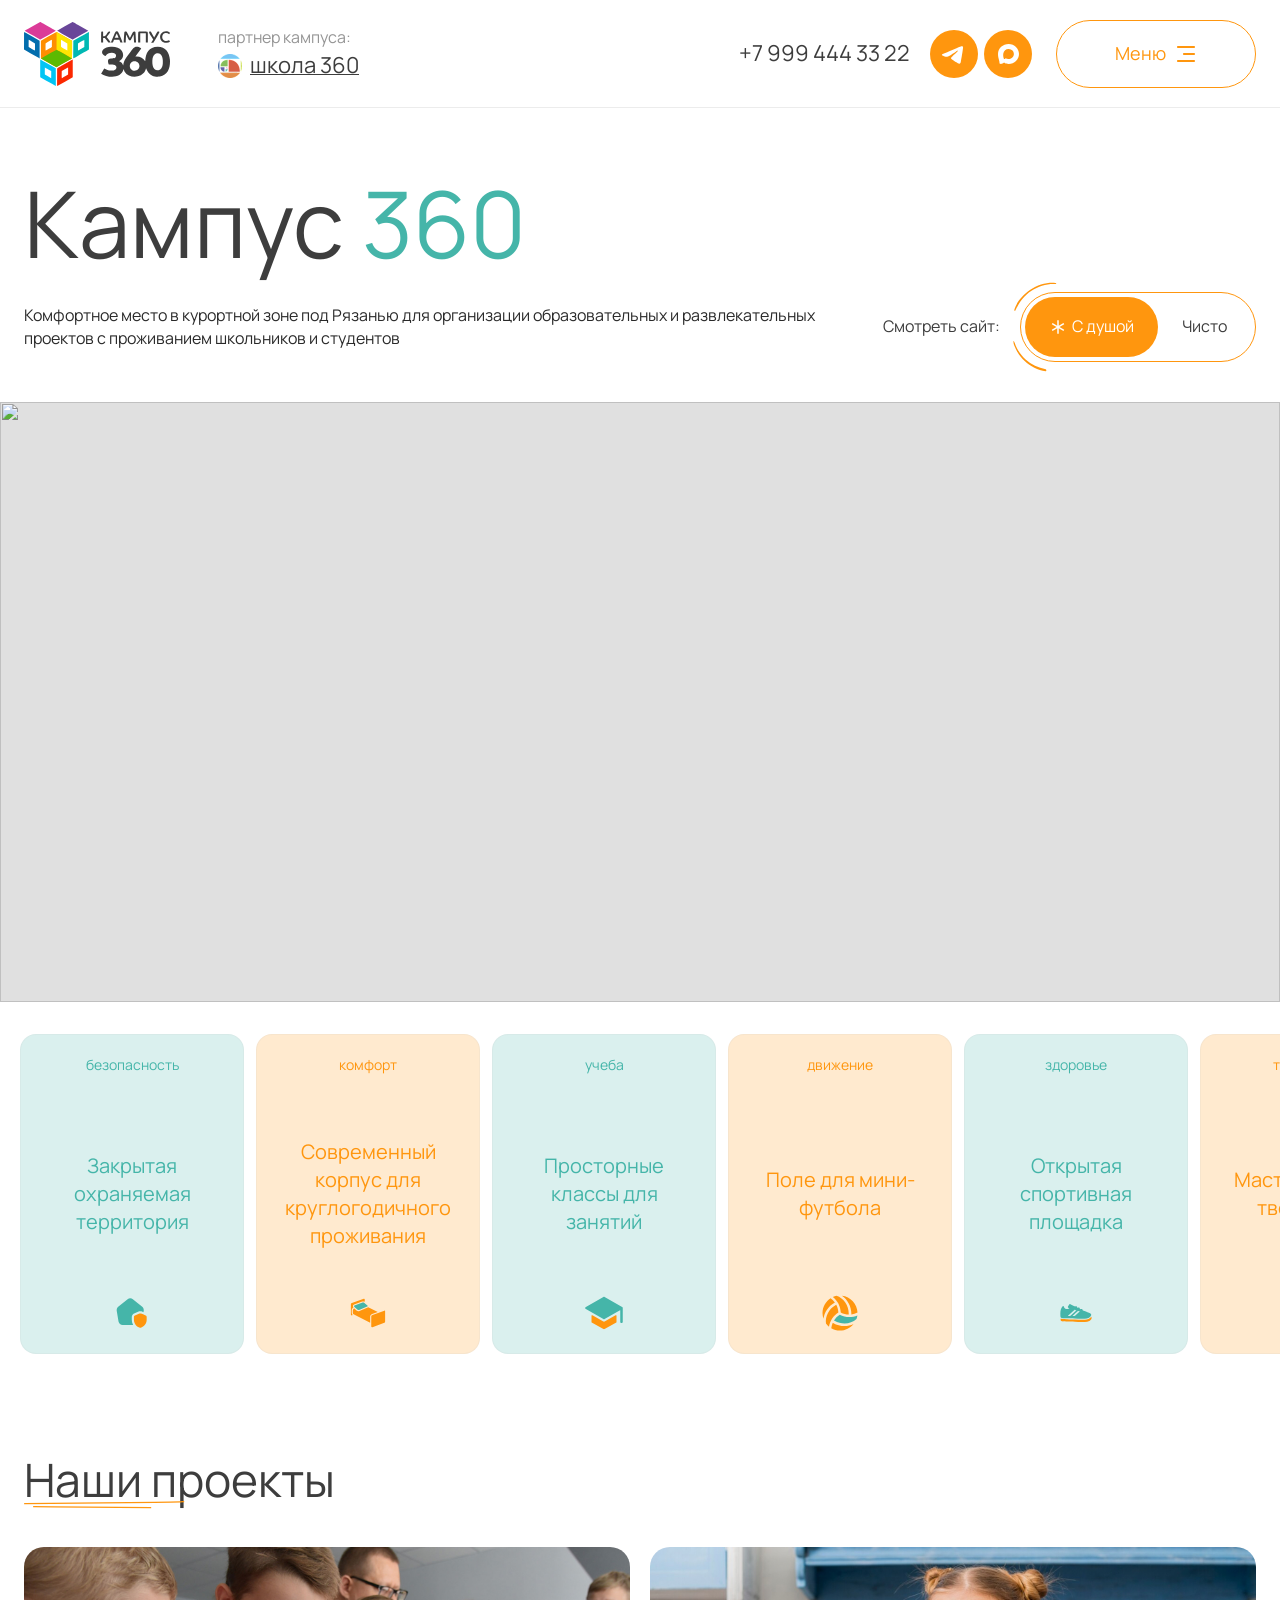
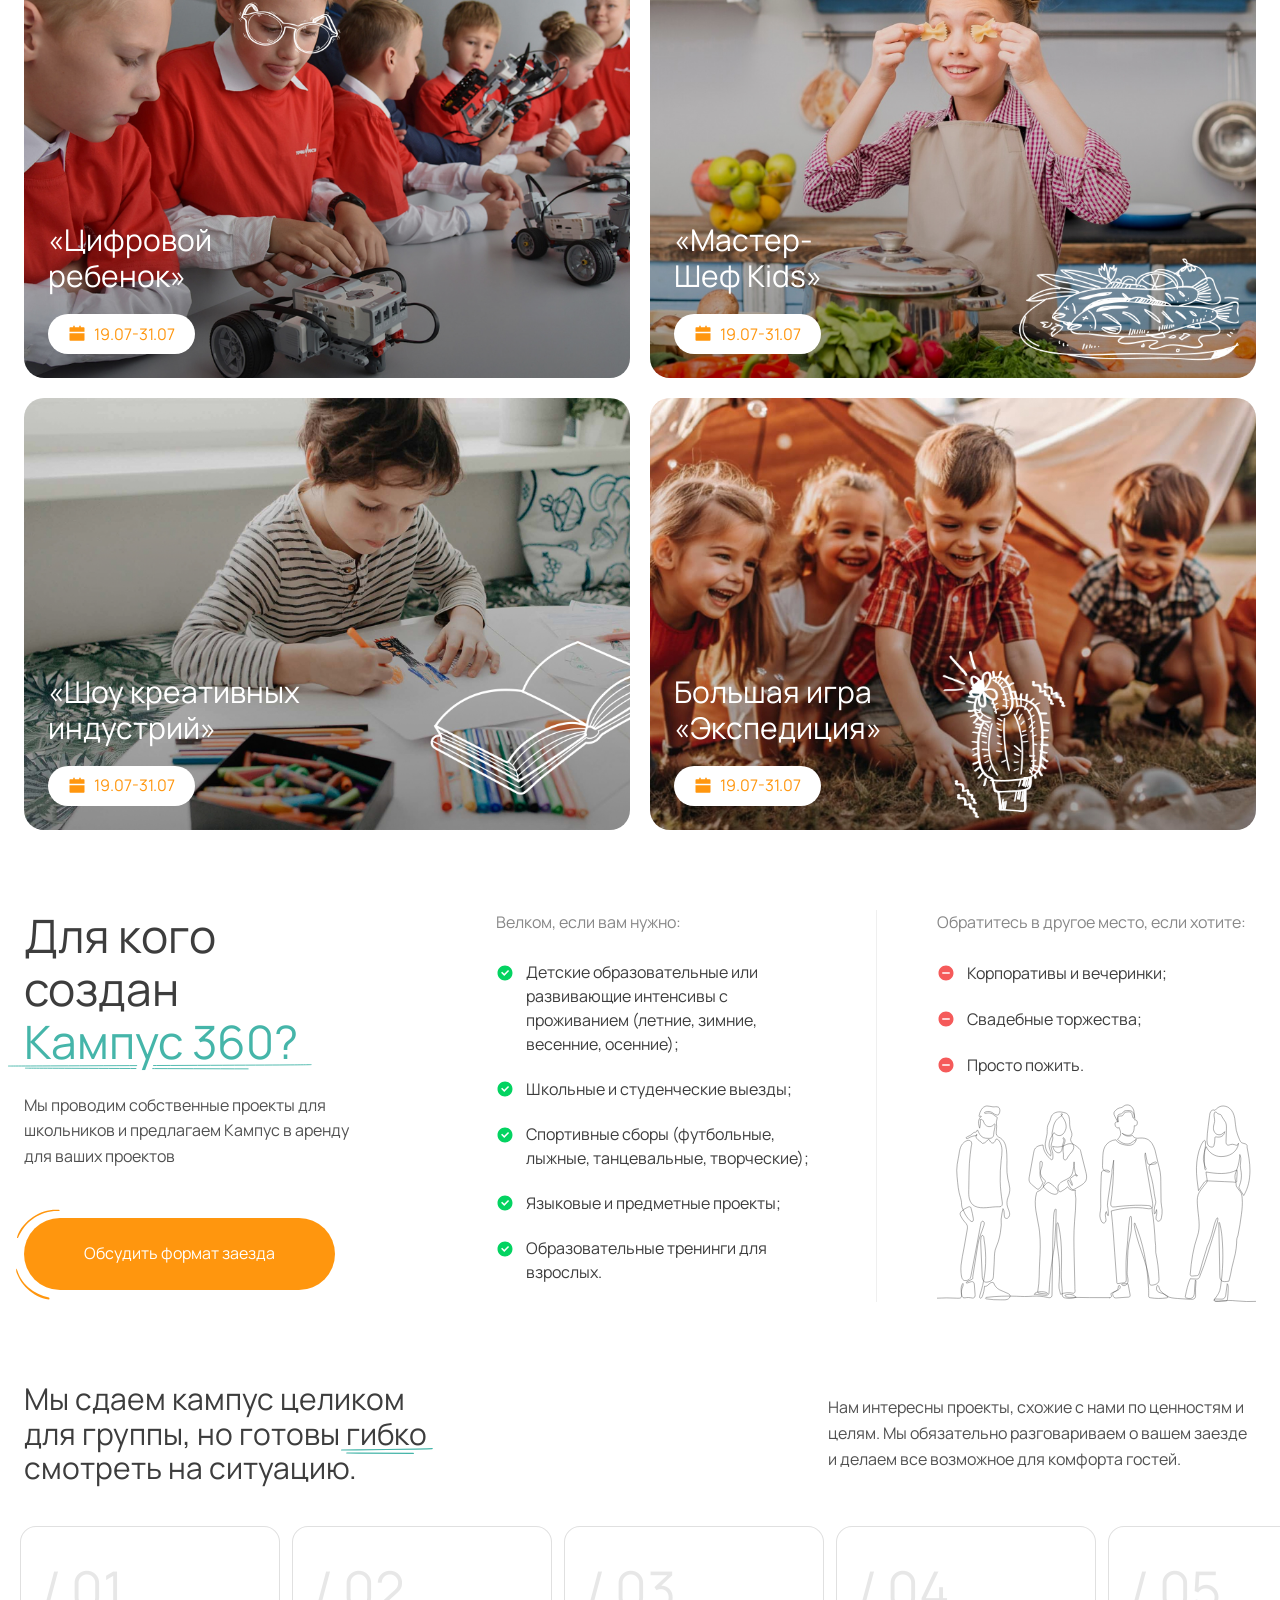
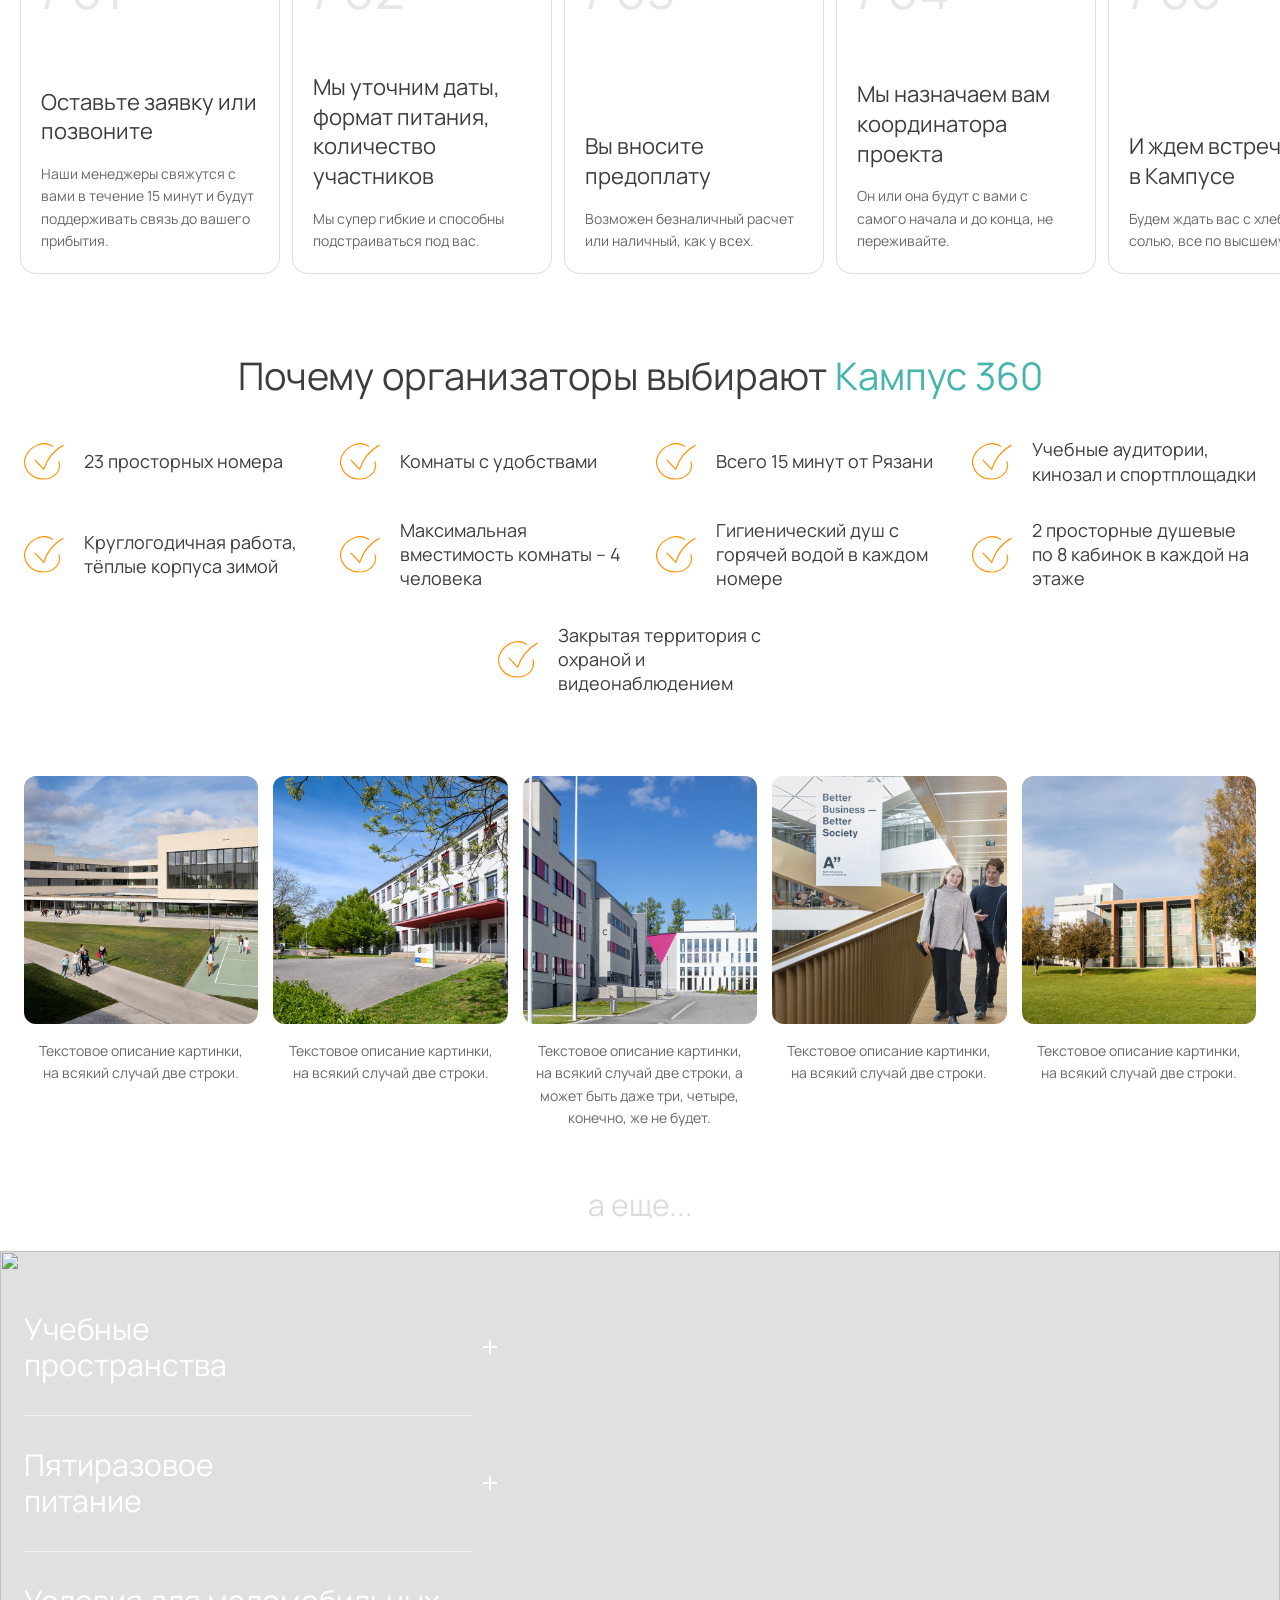
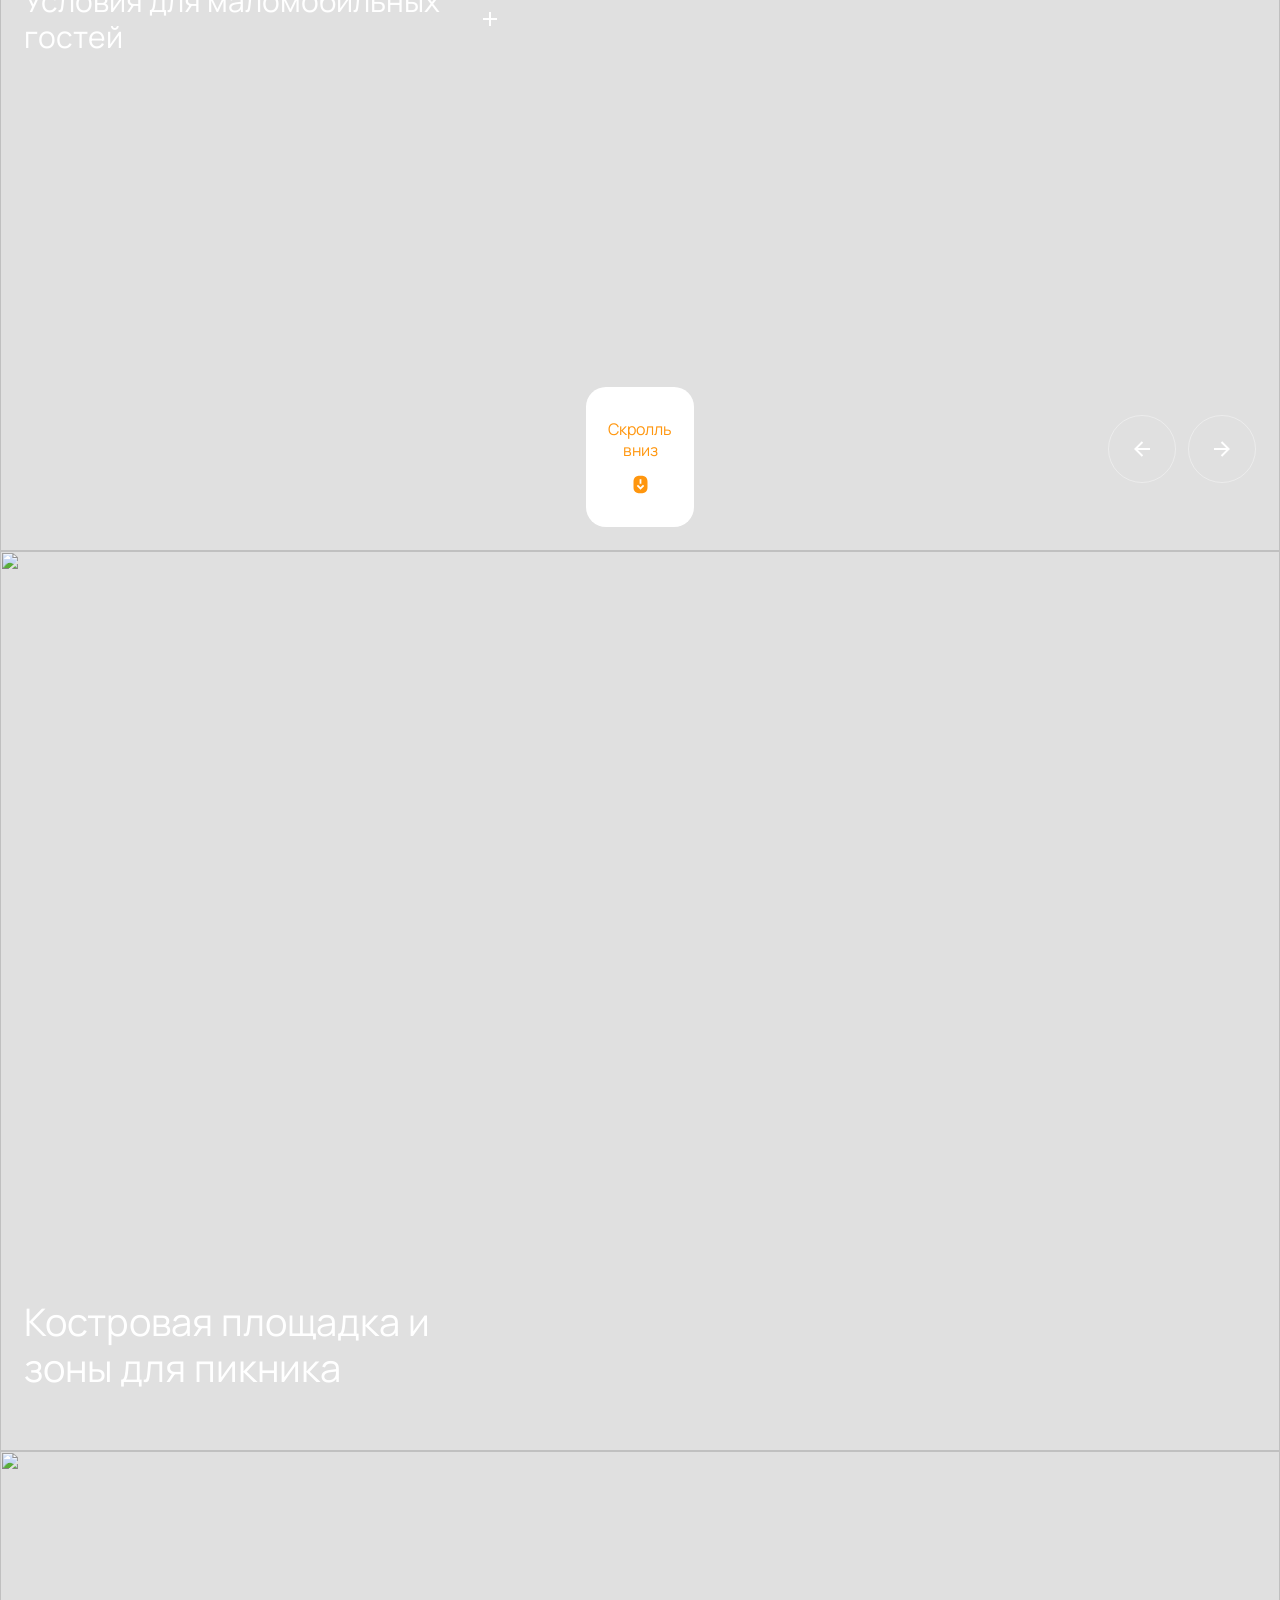
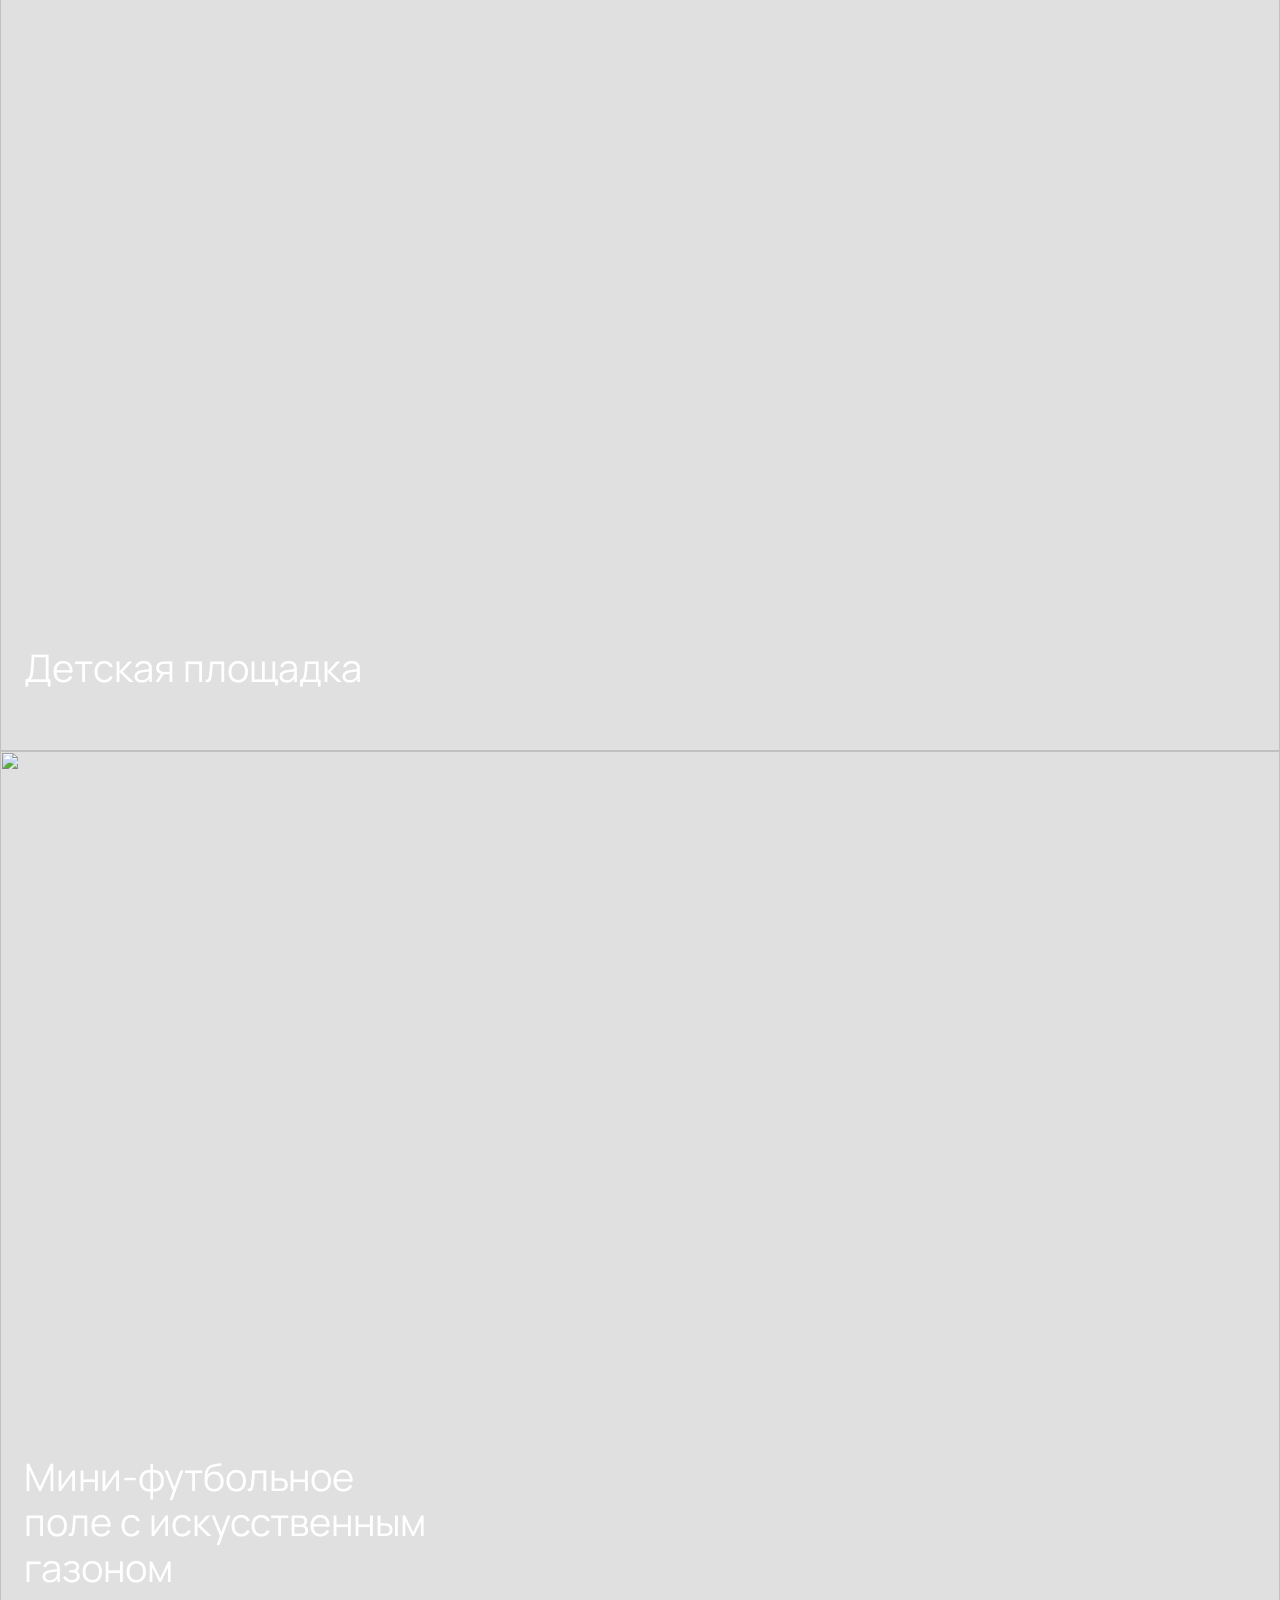
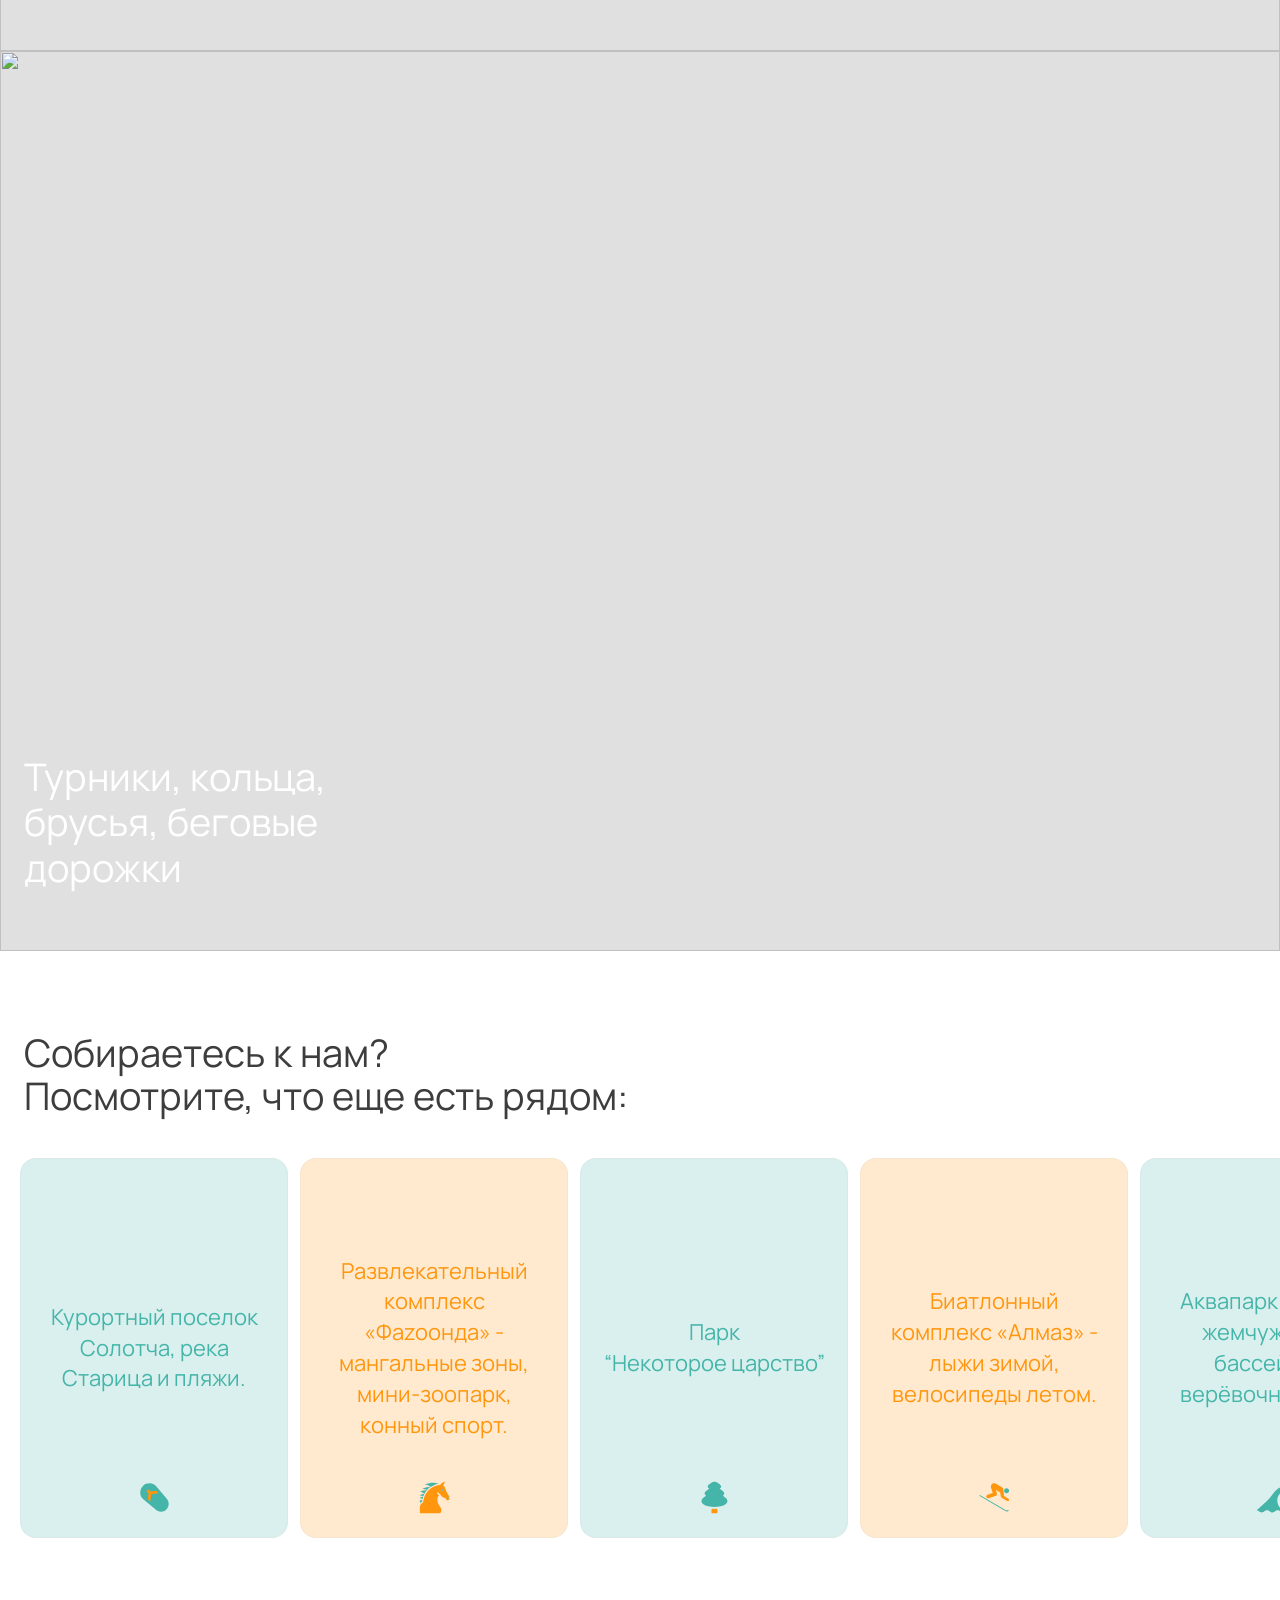
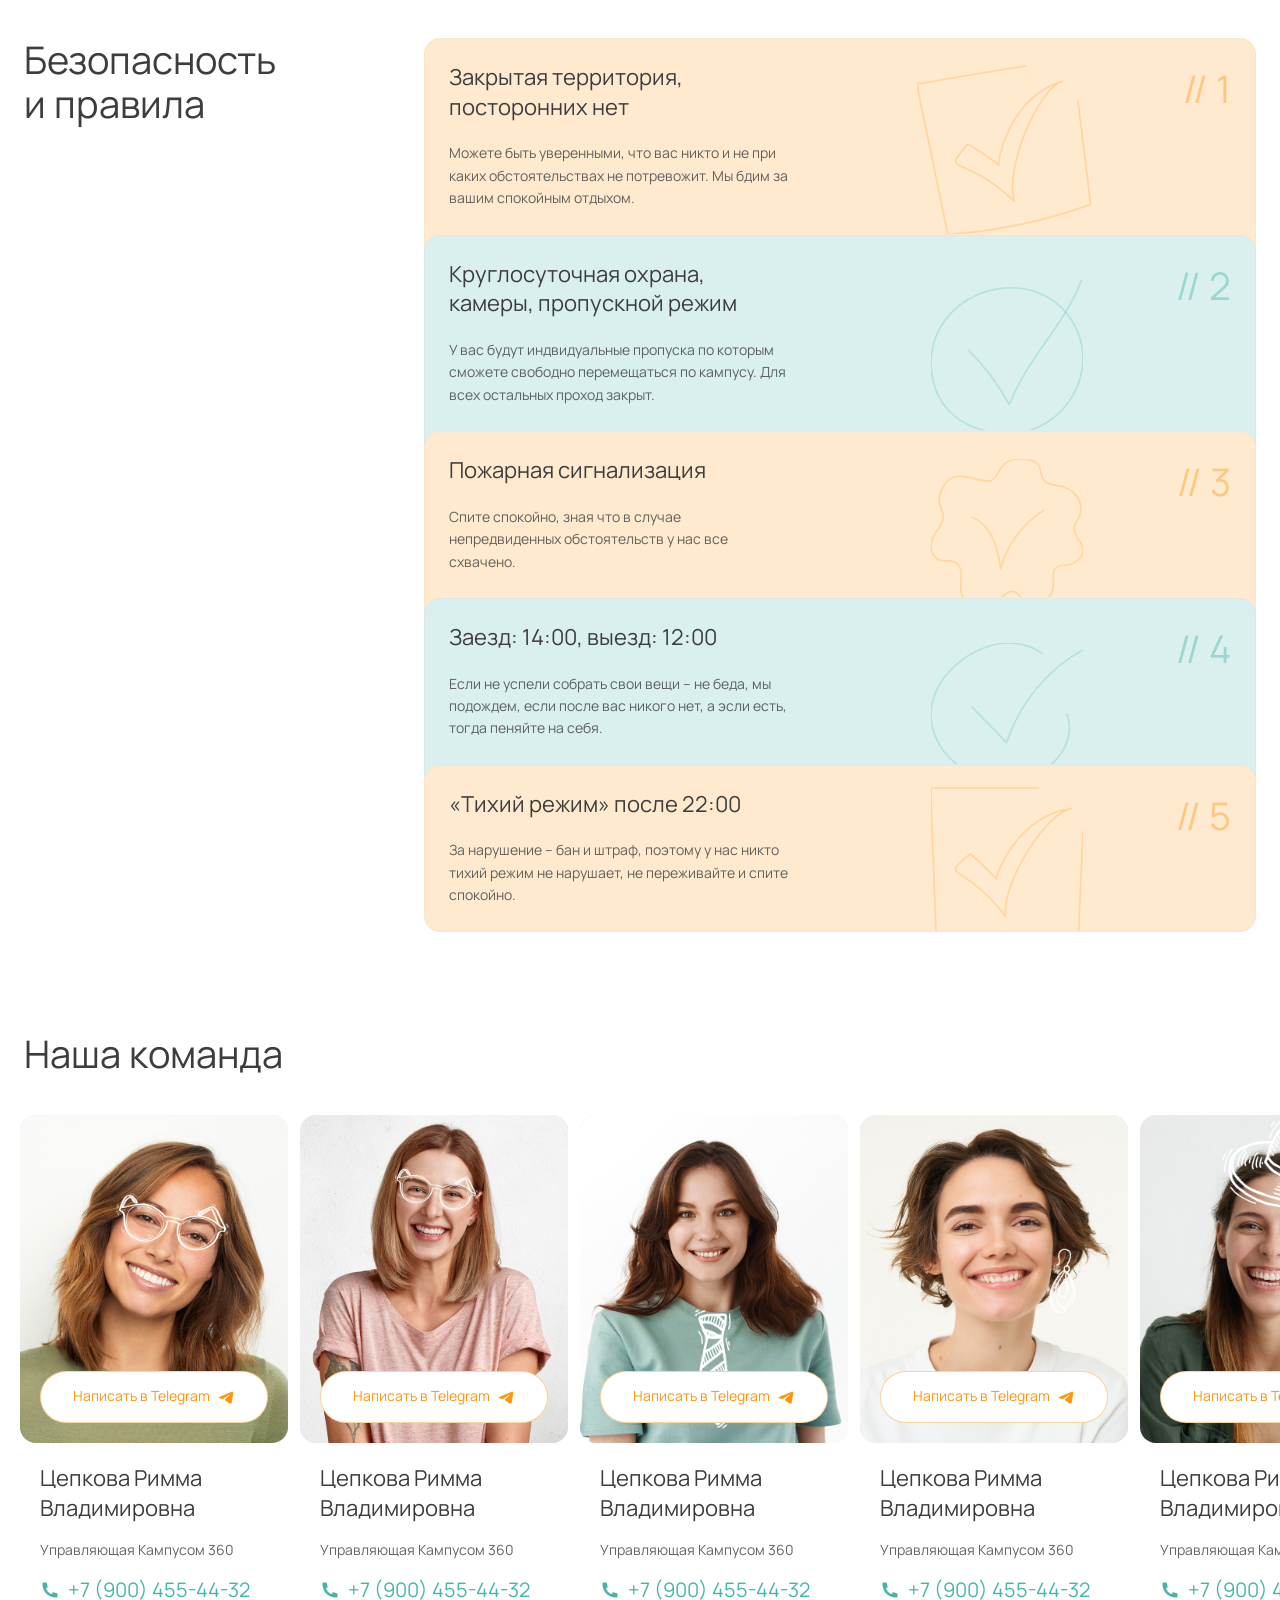
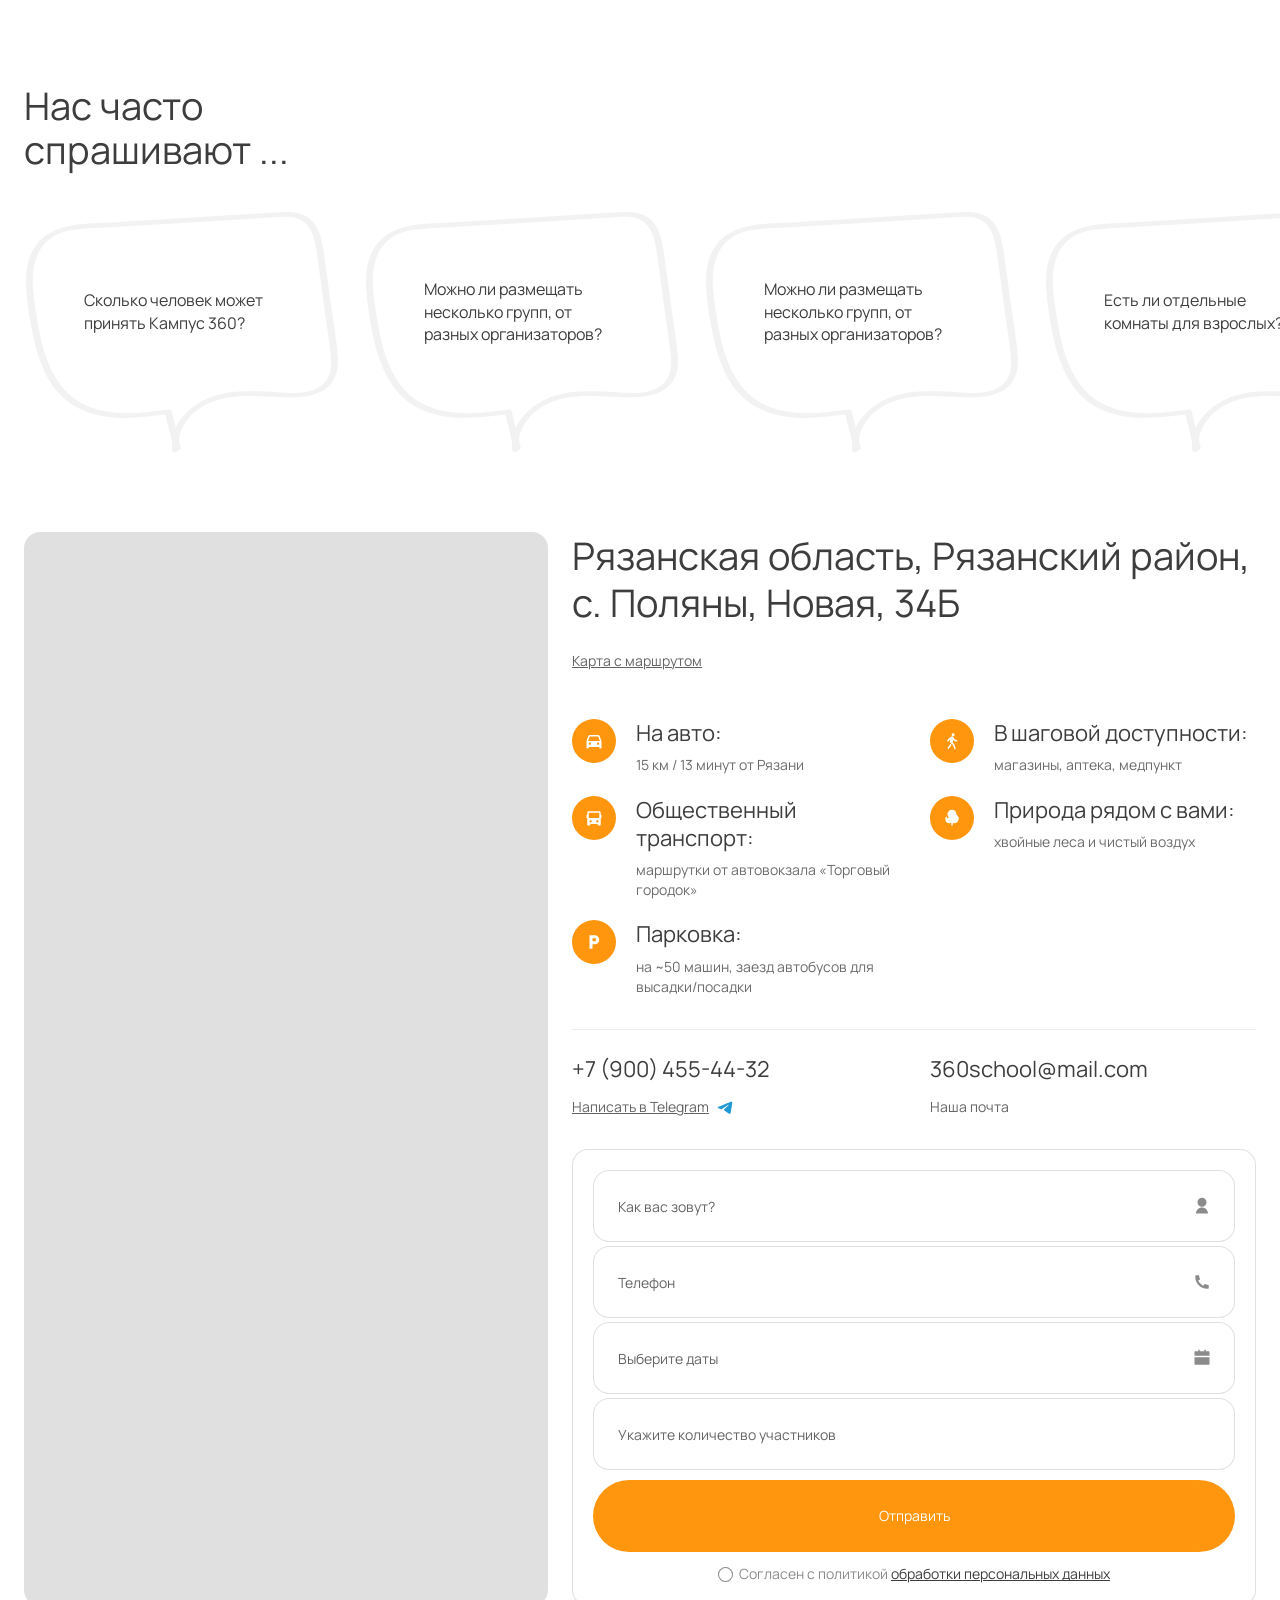
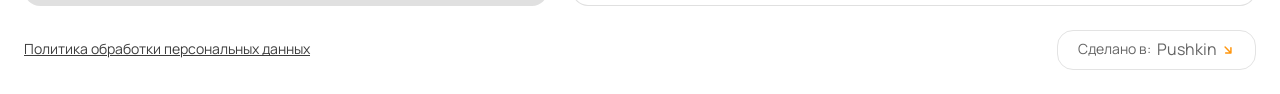
==== index.html @ 41152b32 "Initial commit" ====
<!DOCTYPE html>
<html lang="ru">
	<head>
		<meta http-equiv="Content-Type" content="text/html; charset=utf-8">

		<!-- Adapting the page for mobile devices -->
		<meta name="viewport" content="width=device-width, initial-scale=1, maximum-scale=1">

		<!-- Prohibition of phone number recognition -->
		<meta name="format-detection" content="telephone=no">
		<meta name="SKYPE_TOOLBAR" content ="SKYPE_TOOLBAR_PARSER_COMPATIBLE">

		<!-- Page title -->
		<title>Заголовок страницы</title>

		<!-- Meta description -->
		<meta name="description" content="">

		<!-- Meta Keywords -->
		<meta name="keywords" content="">

		<!-- Changing the color of the mobile browser panel -->
		<meta name="msapplication-TileColor" content="#3D3D3D">
		<meta name="theme-color" content="#3D3D3D">

		<!-- Connecting style files -->
		<link rel="stylesheet" href="css/reset.css">
		<link rel="stylesheet" href="css/swiper-bundle.min.css">
		<link rel="stylesheet" href="css/swiper.css">
		<link rel="stylesheet" href="css/styles.css">
		<link rel="stylesheet" href="css/fonts.css">

		<link rel="stylesheet" href="css/response_1899.css" media="print, (max-width: 1899px)">
		<link rel="stylesheet" href="css/response_1439.css" media="print, (max-width: 1439px)">
		<link rel="stylesheet" href="css/response_1279.css" media="print, (max-width: 1279px)">
		<link rel="stylesheet" href="css/response_1023.css" media="print, (max-width: 1023px)">
		<link rel="stylesheet" href="css/response_767.css" media="print, (max-width: 767px)">
		<link rel="stylesheet" href="css/response_479.css" media="(max-width: 479px)">
	</head>

	<body>
		<div class="wrap">
			<div class="main">
				<header>
					<button class="mob_close_btn"></button>

					<div class="scroll">
						<div class="cont">
							<div class="logo">
								<img src="images/logo.svg" alt="">
							</div>

							<div class="partner">
								<div>партнер кампуса:</div>

								<div>
									<a href="/">
										<img src="images/school360_logo.png" alt="">

										<span>школа 360</span>
									</a>
								</div>
							</div>

							<div class="contacts">
								<div class="phone">
									<a href="tel:+7 999 444 33 22">+7 999 444 33 22</a>
								</div>

								<div class="messengers">
									<a href="/" target="_blank" rel="noopener nofollow" class="tg_link">
										<svg class="icon"><use xlink:href="images/sprite.svg#ic_tg"></use></svg>
									</a>

									<a href="/" target="_blank" rel="noopener nofollow" class="max_link">
										<svg class="icon"><use xlink:href="images/sprite.svg#ic_max"></use></svg>
									</a>
								</div>
							</div>

							<div class="menu modal_cont">
								<button class="btn mini_modal_btn" data-modal-id="#menu_modal">
									<span>Меню</span>
									<span>Закрыть</span>

									<svg class="icon"><use xlink:href="images/sprite.svg#ic_menu"></use></svg>
									<svg class="icon"><use xlink:href="images/sprite.svg#ic_close"></use></svg>
								</button>

								<div class="mini_modal" id="menu_modal">
									<div class="links">
										<div class="label">наши проекты</div>

										<div class="items">
											<div><a href="/">«Цифровой ребенок»</a></div>

											<div><a href="/">«Мастер-Шеф Kids»</a></div>

											<div><a href="/">«Шоу креативных индустрий»</a></div>

											<div><a href="/">Большая игра «Экспедиция»</a></div>
										</div>
									</div>

									<button class="btn">Обсудить формат заезда</button>
								</div>
							</div>
						</div>
					</div>
				</header>


				<section class="first_section">
					<div class="cont">
						<div class="head">
							<div class="name">Кампус <span>360</span></div>

							<div class="desc">Комфортное место в курортной зоне под Рязанью для организации образовательных и развлекательных проектов с проживанием школьников и студентов</div>

							<div class="mode">
								<div class="label">Смотреть сайт:</div>

								<div class="btns">
									<button class="btn active">
										<svg class="icon"><use xlink:href="images/sprite.svg#ic_asterisk"></use></svg>

										<span>С душой</span>
									</button>

									<button class="btn grey">
										<span>Чисто</span>
									</button>
								</div>
							</div>
						</div>
					</div>

					<picture class="image image1 show">
						<img src="images/tmp/first_section_img1.jpg" alt="" loading="lazy" class="cover">
					</picture>

					<picture class="image image2">
						<img src="images/tmp/first_section_img2.jpg" alt="" loading="lazy" class="cover">
					</picture>
				</section>


				<section class="advantages block l_m">
					<div class="cont">
						<div class="grid_row">
							<div class="item">
								<div class="name">безопасность</div>

								<div class="title">Закрытая охраняемая территория</div>

								<picture class="icon">
									<img src="images/ic_advantage1.svg" alt="" loading="lazy">
								</picture>
							</div>

							<div class="item">
								<div class="name">комфорт</div>

								<div class="title">Современный корпус для круглогодичного проживания</div>

								<picture class="icon">
									<img src="images/ic_advantage2.svg" alt="" loading="lazy">
								</picture>
							</div>

							<div class="item">
								<div class="name">учеба</div>

								<div class="title">Просторные классы для занятий</div>

								<picture class="icon">
									<img src="images/ic_advantage3.svg" alt="" loading="lazy">
								</picture>
							</div>

							<div class="item">
								<div class="name">движение</div>

								<div class="title">Поле для мини-футбола</div>

								<picture class="icon">
									<img src="images/ic_advantage4.svg" alt="" loading="lazy">
								</picture>
							</div>

							<div class="item">
								<div class="name">здоровье</div>

								<div class="title">Открытая спортивная площадка</div>

								<picture class="icon">
									<img src="images/ic_advantage5.svg" alt="" loading="lazy">
								</picture>
							</div>

							<div class="item">
								<div class="name">творчество</div>

								<div class="title">Мастерские для творчества</div>

								<picture class="icon">
									<img src="images/ic_advantage6.svg" alt="" loading="lazy">
								</picture>
							</div>
						</div>
					</div>
				</section>


				<section class="projects block">
					<div class="cont">
						<div class="block_head">
							<div class="title large">Наши проекты</div>
						</div>

						<div class="grid_row">
							<div class="project">
								<div class="info">
									<div class="name">«Цифровой<br> ребенок»</div>

									<div class="date">
										<svg class="icon"><use xlink:href="images/sprite.svg#ic_calendar"></use></svg>

										<span>19.07-31.07</span>
									</div>
								</div>

								<picture class="image">
									<img src="images/tmp/project_image1.jpg" alt="" loading="lazy" class="cover">
								</picture>
							</div>

							<div class="project">
								<div class="info">
									<div class="name">«Мастер-<br> Шеф Kids»</div>

									<div class="date">
										<svg class="icon"><use xlink:href="images/sprite.svg#ic_calendar"></use></svg>

										<span>19.07-31.07</span>
									</div>
								</div>

								<picture class="image">
									<img src="images/tmp/project_image2.jpg" alt="" loading="lazy" class="cover">
								</picture>
							</div>

							<div class="project">
								<div class="info">
									<div class="name">«Шоу креативных<br> индустрий»</div>

									<div class="date">
										<svg class="icon"><use xlink:href="images/sprite.svg#ic_calendar"></use></svg>

										<span>19.07-31.07</span>
									</div>
								</div>

								<picture class="image">
									<img src="images/tmp/project_image3.jpg" alt="" loading="lazy" class="cover">
								</picture>
							</div>

							<div class="project">
								<div class="info">
									<div class="name">Большая игра<br> «Экспедиция»</div>

									<div class="date">
										<svg class="icon"><use xlink:href="images/sprite.svg#ic_calendar"></use></svg>

										<span>19.07-31.07</span>
									</div>
								</div>

								<picture class="image">
									<img src="images/tmp/project_image4.jpg" alt="" loading="lazy" class="cover">
								</picture>
							</div>
						</div>
					</div>
				</section>


				<section class="for_whom block">
					<div class="cont s_w">
						<div class="block_head">
							<div class="title large">Для кого создан<br> <span>Кампус 360?</span></div>

							<div class="desc">Мы проводим собственные проекты для школьников и предлагаем Кампус в аренду для ваших проектов</div>

							<button class="btn">Обсудить формат заезда</button>
						</div>

						<div class="if_you_need">
							<div class="title">Велком, если вам нужно:</div>

							<div class="items">
								<div>
									<svg class="icon"><use xlink:href="images/sprite.svg#ic_success"></use></svg>

									<span>Детские образовательные или развивающие интенсивы с проживанием (летние, зимние, весенние, осенние);</span>
								</div>

								<div>
									<svg class="icon"><use xlink:href="images/sprite.svg#ic_success"></use></svg>

									<span>Школьные и студенческие выезды;</span>
								</div>

								<div>
									<svg class="icon"><use xlink:href="images/sprite.svg#ic_success"></use></svg>

									<span>Спортивные сборы (футбольные, лыжные, танцевальные, творческие);</span>
								</div>

								<div>
									<svg class="icon"><use xlink:href="images/sprite.svg#ic_success"></use></svg>

									<span>Языковые и предметные проекты;</span>
								</div>

								<div>
									<svg class="icon"><use xlink:href="images/sprite.svg#ic_success"></use></svg>

									<span>Образовательные тренинги для взрослых.</span>
								</div>
							</div>
						</div>

						<div class="other_place">
							<div class="title">Обратитесь в другое место, если хотите:</div>

							<div class="items">
								<div>
									<svg class="icon"><use xlink:href="images/sprite.svg#ic_error"></use></svg>

									<span>Корпоративы и вечеринки;</span>
								</div>

								<div>
									<svg class="icon"><use xlink:href="images/sprite.svg#ic_error"></use></svg>

									<span>Свадебные торжества;</span>
								</div>

								<div>
									<svg class="icon"><use xlink:href="images/sprite.svg#ic_error"></use></svg>

									<span>Просто пожить.</span>
								</div>
							</div>

							<picture class="image">
								<img src="images/other_place_img.svg" alt="" loading="lazy">
							</picture>
						</div>
					</div>
				</section>


				<section class="steps block">
					<div class="cont s_w">
						<div class="block_head">
							<div class="title small">Мы сдаем кампус целиком<br> для группы, но готовы <span>гибко</span> смотреть на ситуацию.</div>

							<div class="desc">Нам интересны проекты, схожие с нами по ценностям и целям. Мы обязательно разговариваем о вашем заезде и делаем все возможное для комфорта гостей.</div>
						</div>
					</div>

					<div class="cont">
						<div class="grid_row">
							<div class="item">
								<div class="number">/ <span></span></div>

								<div class="name">Оставьте заявку или позвоните</div>

								<div class="desc">Наши менеджеры свяжутся с вами в течение 15 минут и будут поддерживать связь до вашего прибытия.</div>
							</div>

							<div class="item">
								<div class="number">/ <span></span></div>

								<div class="name">Мы уточним даты, формат питания, количество участников</div>

								<div class="desc">Мы супер гибкие и способны подстраиваться под вас.</div>
							</div>

							<div class="item">
								<div class="number">/ <span></span></div>

								<div class="name">Вы вносите предоплату</div>

								<div class="desc">Возможен безналичный расчет или наличный, как у всех.</div>
							</div>

							<div class="item">
								<div class="number">/ <span></span></div>

								<div class="name">Мы назначаем вам координатора проекта</div>

								<div class="desc">Он или она будут с вами с самого начала и до конца, не переживайте.</div>
							</div>

							<div class="item">
								<div class="number">/ <span></span></div>

								<div class="name">И ждем встречи<br> в Кампусе</div>

								<div class="desc">Будем ждать вас с хлебом и солью, все по высшему разряду.</div>
							</div>
						</div>
					</div>
				</section>


				<section class="why_we block">
					<div class="cont">
						<div class="block_head center">
							<div class="title">Почему организаторы выбирают <span>Кампус 360</span></div>
						</div>

						<div class="grid_row">
							<div class="item">
								<picture class="icon">
									<img src="images/ic_check.svg" alt="" loading="lazy">
								</picture>

								<span>23 просторных<br> номера</span>
							</div>

							<div class="item">
								<picture class="icon">
									<img src="images/ic_check.svg" alt="" loading="lazy">
								</picture>

								<span>Комнаты с удобствами</span>
							</div>

							<div class="item">
								<picture class="icon">
									<img src="images/ic_check.svg" alt="" loading="lazy">
								</picture>

								<span>Всего 15 минут от<br> Рязани</span>
							</div>

							<div class="item">
								<picture class="icon">
									<img src="images/ic_check.svg" alt="" loading="lazy">
								</picture>

								<span>Учебные<br> аудитории, кинозал<br> и спортплощадки</span>
							</div>

							<div class="item">
								<picture class="icon">
									<img src="images/ic_check.svg" alt="" loading="lazy">
								</picture>

								<span>Круглогодичная<br> работа, тёплые<br> корпуса зимой</span>
							</div>

							<div class="item">
								<picture class="icon">
									<img src="images/ic_check.svg" alt="" loading="lazy">
								</picture>

								<span>Максимальная<br> вместимость комнаты<br> – 4 человека</span>
							</div>

							<div class="item">
								<picture class="icon">
									<img src="images/ic_check.svg" alt="" loading="lazy">
								</picture>

								<span>Гигиенический душ с<br> горячей водой в<br> каждом номере</span>
							</div>

							<div class="item">
								<picture class="icon">
									<img src="images/ic_check.svg" alt="" loading="lazy">
								</picture>

								<span>2 просторные<br> душевые по 8 кабинок<br> в каждой на этаже</span>
							</div>

							<div class="item">
								<picture class="icon">
									<img src="images/ic_check.svg" alt="" loading="lazy">
								</picture>

								<span>Закрытая территория<br> с охраной и<br> видеонаблюдением</span>
							</div>
						</div>
					</div>
				</section>


				<section class="gallery">
					<div class="cont">
						<div class="grid_row">
							<div class="item">
								<picture class="thumb">
									<img src="images/tmp/gallery_thumb1.jpg" alt="" loading="lazy" class="cover">
								</picture>

								<div class="caption">Текстовое описание картинки, на всякий случай две строки.</div>
							</div>

							<div class="item">
								<picture class="thumb">
									<img src="images/tmp/gallery_thumb2.jpg" alt="" loading="lazy" class="cover">
								</picture>

								<div class="caption">Текстовое описание картинки, на всякий случай две строки.</div>
							</div>

							<div class="item">
								<picture class="thumb">
									<img src="images/tmp/gallery_thumb3.jpg" alt="" loading="lazy" class="cover">
								</picture>

								<div class="caption">Текстовое описание картинки, на всякий случай две строки, а может быть даже три, четыре, конечно, же не будет.</div>
							</div>

							<div class="item">
								<picture class="thumb">
									<img src="images/tmp/gallery_thumb4.jpg" alt="" loading="lazy" class="cover">
								</picture>

								<div class="caption">Текстовое описание картинки, на всякий случай две строки.</div>
							</div>

							<div class="item">
								<picture class="thumb">
									<img src="images/tmp/gallery_thumb5.jpg" alt="" loading="lazy" class="cover">
								</picture>

								<div class="caption">Текстовое описание картинки, на всякий случай две строки.</div>
							</div>
						</div>

						<div class="and_more">а еще...</div>
					</div>
				</section>


				<section class="info_blocks block">
					<div class="slider_block">
						<div class="swiper">
							<div class="swiper-wrapper">
								<div class="swiper-slide">
									<div class="cont s_w">
										<div class="accordion">
											<div class="accordion_item">
												<div class="head">
													<div class="title">Учебные<br> пространства</div>

													<svg class="icon"><use xlink:href="images/sprite.svg#ic_plus"></use></svg>
												</div>

												<div class="data">
													<div class="text_block">
														<ul>
															<li>3 аудитории по 50 м²</li>

															<li>Большой экран для показа фильмов и презентация</li>

															<li>Актовый зал в школе (по договоренности)</li>

															<li>Дополнительные классы для занятий есть -- готовы обсуждать</li>
														</ul>
													</div>
												</div>
											</div>

											<div class="accordion_item">
												<div class="head">
													<div class="title">Пятиразовое<br> питание</div>

													<svg class="icon"><use xlink:href="images/sprite.svg#ic_plus"></use></svg>
												</div>

												<div class="data">
													<div class="text_block">
														<ul>
															<li>3 аудитории по 50 м²</li>

															<li>Большой экран для показа фильмов и презентация</li>

															<li>Актовый зал в школе (по договоренности)</li>

															<li>Дополнительные классы для занятий есть -- готовы обсуждать</li>
														</ul>
													</div>
												</div>
											</div>

											<div class="accordion_item">
												<div class="head">
													<div class="title">Условия для маломобильных гостей</div>

													<svg class="icon"><use xlink:href="images/sprite.svg#ic_plus"></use></svg>
												</div>

												<div class="data">
													<div class="text_block">
														<ul>
															<li>3 аудитории по 50 м²</li>

															<li>Большой экран для показа фильмов и презентация</li>

															<li>Актовый зал в школе (по договоренности)</li>

															<li>Дополнительные классы для занятий есть -- готовы обсуждать</li>
														</ul>
													</div>
												</div>
											</div>
										</div>
									</div>

									<picture class="image">
										<img src="images/tmp/info_block_slider_image.jpg" alt="" loading="lazy" class="cover">
									</picture>
								</div>

								<div class="swiper-slide">
									<div class="cont s_w">
										<div class="accordion">
											<div class="accordion_item">
												<div class="head">
													<div class="title">Учебные<br> пространства</div>

													<svg class="icon"><use xlink:href="images/sprite.svg#ic_plus"></use></svg>
												</div>

												<div class="data">
													<div class="text_block">
														<ul>
															<li>3 аудитории по 50 м²</li>

															<li>Большой экран для показа фильмов и презентация</li>

															<li>Актовый зал в школе (по договоренности)</li>

															<li>Дополнительные классы для занятий есть -- готовы обсуждать</li>
														</ul>
													</div>
												</div>
											</div>

											<div class="accordion_item">
												<div class="head">
													<div class="title">Пятиразовое<br> питание</div>

													<svg class="icon"><use xlink:href="images/sprite.svg#ic_plus"></use></svg>
												</div>

												<div class="data">
													<div class="text_block">
														<ul>
															<li>3 аудитории по 50 м²</li>

															<li>Большой экран для показа фильмов и презентация</li>

															<li>Актовый зал в школе (по договоренности)</li>

															<li>Дополнительные классы для занятий есть -- готовы обсуждать</li>
														</ul>
													</div>
												</div>
											</div>

											<div class="accordion_item">
												<div class="head">
													<div class="title">Условия для маломобильных гостей</div>

													<svg class="icon"><use xlink:href="images/sprite.svg#ic_plus"></use></svg>
												</div>

												<div class="data">
													<div class="text_block">
														<ul>
															<li>3 аудитории по 50 м²</li>

															<li>Большой экран для показа фильмов и презентация</li>

															<li>Актовый зал в школе (по договоренности)</li>

															<li>Дополнительные классы для занятий есть -- готовы обсуждать</li>
														</ul>
													</div>
												</div>
											</div>
										</div>
									</div>

									<picture class="image">
										<img src="images/tmp/info_block_slider_image.jpg" alt="" loading="lazy" class="cover">
									</picture>
								</div>
							</div>

							<button class="swiper-button-prev">
								<svg class="icon"><use xlink:href="images/sprite.svg#ic_arrow_hor"></use></svg>
							</button>

							<button class="swiper-button-next">
								<svg class="icon"><use xlink:href="images/sprite.svg#ic_arrow_hor"></use></svg>
							</button>
						</div>

						<div class="scroll_down">
							<span>Скролль вниз</span>

							<svg class="icon"><use xlink:href="images/sprite.svg#ic_scroll_down"></use></svg>
						</div>
					</div>

					<div class="info_block">
						<div class="cont s_w">
							<div class="title">Костровая площадка и зоны для пикника</div>
						</div>

						<picture class="image">
							<img src="images/tmp/info_block_image1.jpg" alt="" loading="lazy" class="cover">
						</picture>
					</div>

					<div class="info_block">
						<div class="cont s_w">
							<div class="title">Детская площадка</div>
						</div>

						<picture class="image">
							<img src="images/tmp/info_block_image2.jpg" alt="" loading="lazy" class="cover">
						</picture>
					</div>

					<div class="info_block">
						<div class="cont s_w">
							<div class="title">Мини-футбольное поле с искусственным газоном</div>
						</div>

						<picture class="image">
							<img src="images/tmp/info_block_image3.jpg" alt="" loading="lazy" class="cover">
						</picture>
					</div>

					<div class="info_block">
						<div class="cont s_w">
							<div class="title">Турники, кольца, брусья, беговые дорожки</div>
						</div>

						<picture class="image">
							<img src="images/tmp/info_block_image4.jpg" alt="" loading="lazy" class="cover">
						</picture>
					</div>
				</section>


				<section class="nearby block l_m">
					<div class="cont">
						<div class="block_head">
							<div class="title">Собираетесь к нам?<br> Посмотрите, что еще есть рядом:</div>
						</div>

						<div class="grid_row">
							<div class="item">
								<div class="name"></div>

								<div class="title">Курортный поселок Солотча, река Старица и пляжи.</div>

								<picture class="icon">
									<img src="images/ic_nearby1.svg" alt="" loading="lazy">
								</picture>
							</div>

							<div class="item">
								<div class="name"></div>

								<div class="title">Развлекательный комплекс «Фаzoонда» - мангальные зоны, мини-зоопарк, конный спорт.</div>

								<picture class="icon">
									<img src="images/ic_nearby2.svg" alt="" loading="lazy">
								</picture>
							</div>

							<div class="item">
								<div class="name"></div>

								<div class="title">Парк<br> “Некоторое царство”</div>

								<picture class="icon">
									<img src="images/ic_nearby3.svg" alt="" loading="lazy">
								</picture>
							</div>

							<div class="item">
								<div class="name"></div>

								<div class="title">Биатлонный комплекс «Алмаз» - лыжи зимой, велосипеды летом.</div>

								<picture class="icon">
									<img src="images/ic_nearby4.svg" alt="" loading="lazy">
								</picture>
							</div>

							<div class="item">
								<div class="name"></div>

								<div class="title">Аквапарк «Окская жемчужина» - бассейны и верёвочный парк.</div>

								<picture class="icon">
									<img src="images/ic_nearby5.svg" alt="" loading="lazy">
								</picture>
							</div>
						</div>
					</div>
				</section>


				<section class="rules block l_m">
					<div class="cont s_w">
						<div class="block_head">
							<picture class="icon">
								<img src="images/ic_rules_title.svg" alt="" loading="lazy">
							</picture>

							<div class="title">Безопасность<br> и правила</div>
						</div>

						<div class="data">
							<div class="item">
								<div class="number">// <span></span></div>

								<div class="name">Закрытая территория,<br> посторонних нет</div>

								<div class="desc">Можете быть уверенными, что вас никто и не при каких обстоятельствах не потревожит. Мы бдим за вашим спокойным отдыхом.</div>

								<picture class="icon">
									<img src="images/rules_image1.svg" alt="" loading="lazy">
								</picture>
							</div>

							<div class="item">
								<div class="number">// <span></span></div>

								<div class="name">Круглосуточная охрана,<br> камеры, пропускной режим</div>

								<div class="desc">У вас будут индвидуальные пропуска по которым сможете свободно перемещаться по кампусу. Для всех остальных проход закрыт.</div>

								<picture class="icon">
									<img src="images/rules_image2.svg" alt="" loading="lazy">
								</picture>
							</div>

							<div class="item">
								<div class="number">// <span></span></div>

								<div class="name">Пожарная сигнализация</div>

								<div class="desc">Спите спокойно, зная что в случае непредвиденных обстоятельств у нас все схвачено.</div>

								<picture class="icon">
									<img src="images/rules_image3.svg" alt="" loading="lazy">
								</picture>
							</div>

							<div class="item">
								<div class="number">// <span></span></div>

								<div class="name">Заезд: 14:00, выезд: 12:00</div>

								<div class="desc">Если не успели собрать свои вещи -- не беда, мы подождем, если после вас никого нет, а эсли есть, тогда пеняйте на себя.</div>

								<picture class="icon">
									<img src="images/rules_image4.svg" alt="" loading="lazy">
								</picture>
							</div>

							<div class="item">
								<div class="number">// <span></span></div>

								<div class="name">«Тихий режим» после 22:00</div>

								<div class="desc">За нарушение -- бан и штраф, поэтому у нас никто тихий режим не нарушает, не переживайте и спите спокойно.</div>

								<picture class="icon">
									<img src="images/rules_image5.svg" alt="" loading="lazy">
								</picture>
							</div>
						</div>
					</div>
				</section>


				<section class="persons block">
					<div class="cont s_w">
						<div class="block_head">
							<div class="title">Наша команда</div>
						</div>
					</div>

					<div class="cont">
						<div class="grid_row">
							<div class="person">
								<div class="image">
									<picture class="photo">
										<img src="images/tmp/person_photo1.jpg" alt="" loading="lazy" class="cover">
									</picture>

									<a href="/" target="_blank" class="tg_link">
										<span>Написать в Telegram</span>

										<svg class="icon"><use xlink:href="images/sprite.svg#ic_tg"></use></svg>
									</a>
								</div>

								<div class="info">
									<div class="name">Цепкова Римма Владимировна</div>

									<div class="post">Управляющая Кампусом 360</div>

									<div class="phone">
										<svg class="icon"><use xlink:href="images/sprite.svg#ic_phone"></use></svg>

										<a href="tel:+7 (900) 455-44-32">+7 (900) 455-44-32</a>
									</div>
								</div>
							</div>

							<div class="person">
								<div class="image">
									<picture class="photo">
										<img src="images/tmp/person_photo2.jpg" alt="" loading="lazy" class="cover">
									</picture>

									<a href="/" target="_blank" class="tg_link">
										<span>Написать в Telegram</span>

										<svg class="icon"><use xlink:href="images/sprite.svg#ic_tg"></use></svg>
									</a>
								</div>

								<div class="info">
									<div class="name">Цепкова Римма Владимировна</div>

									<div class="post">Управляющая Кампусом 360</div>

									<div class="phone">
										<svg class="icon"><use xlink:href="images/sprite.svg#ic_phone"></use></svg>

										<a href="tel:+7 (900) 455-44-32">+7 (900) 455-44-32</a>
									</div>
								</div>
							</div>

							<div class="person">
								<div class="image">
									<picture class="photo">
										<img src="images/tmp/person_photo3.jpg" alt="" loading="lazy" class="cover">
									</picture>

									<a href="/" target="_blank" class="tg_link">
										<span>Написать в Telegram</span>

										<svg class="icon"><use xlink:href="images/sprite.svg#ic_tg"></use></svg>
									</a>
								</div>

								<div class="info">
									<div class="name">Цепкова Римма Владимировна</div>

									<div class="post">Управляющая Кампусом 360</div>

									<div class="phone">
										<svg class="icon"><use xlink:href="images/sprite.svg#ic_phone"></use></svg>

										<a href="tel:+7 (900) 455-44-32">+7 (900) 455-44-32</a>
									</div>
								</div>
							</div>

							<div class="person">
								<div class="image">
									<picture class="photo">
										<img src="images/tmp/person_photo4.jpg" alt="" loading="lazy" class="cover">
									</picture>

									<a href="/" target="_blank" class="tg_link">
										<span>Написать в Telegram</span>

										<svg class="icon"><use xlink:href="images/sprite.svg#ic_tg"></use></svg>
									</a>
								</div>

								<div class="info">
									<div class="name">Цепкова Римма Владимировна</div>

									<div class="post">Управляющая Кампусом 360</div>

									<div class="phone">
										<svg class="icon"><use xlink:href="images/sprite.svg#ic_phone"></use></svg>

										<a href="tel:+7 (900) 455-44-32">+7 (900) 455-44-32</a>
									</div>
								</div>
							</div>

							<div class="person">
								<div class="image">
									<picture class="photo">
										<img src="images/tmp/person_photo5.jpg" alt="" loading="lazy" class="cover">
									</picture>

									<a href="/" target="_blank" class="tg_link">
										<span>Написать в Telegram</span>

										<svg class="icon"><use xlink:href="images/sprite.svg#ic_tg"></use></svg>
									</a>
								</div>

								<div class="info">
									<div class="name">Цепкова Римма Владимировна</div>

									<div class="post">Управляющая Кампусом 360</div>

									<div class="phone">
										<svg class="icon"><use xlink:href="images/sprite.svg#ic_phone"></use></svg>

										<a href="tel:+7 (900) 455-44-32">+7 (900) 455-44-32</a>
									</div>
								</div>
							</div>
						</div>
					</div>
				</section>


				<section class="reviews block">
					<div class="cont s_w">
						<div class="block_head">
							<div class="title">Нас часто<br> спрашивают ...</div>
						</div>
					</div>

					<div class="cont">
						<div class="swiper">
							<div class="swiper-wrapper">
								<div class="swiper-slide">
									<div class="review">
										<div class="inner">
											<div class="front">Сколько человек может принять Кампус 360?</div>

											<div class="back">Мы ориентируемся на одного арендатора, но по согласованию со всеми сторонами возможно два или три заезда для снижения затрат 1 группы</div>
										</div>
									</div>
								</div>

								<div class="swiper-slide">
									<div class="review">
										<div class="inner">
											<div class="front">Можно ли размещать несколько групп, от разных организаторов?</div>

											<div class="back">Мы ориентируемся на одного арендатора, но по согласованию со всеми сторонами возможно два или три заезда для снижения затрат 1 группы</div>
										</div>
									</div>
								</div>

								<div class="swiper-slide">
									<div class="review">
										<div class="inner">
											<div class="front">Можно ли размещать несколько групп, от разных организаторов?</div>

											<div class="back">Мы ориентируемся на одного арендатора, но по согласованию со всеми сторонами возможно два или три заезда для снижения затрат 1 группы</div>
										</div>
									</div>
								</div>

								<div class="swiper-slide">
									<div class="review">
										<div class="inner">
											<div class="front">Есть ли отдельные комнаты для взрослых?</div>

											<div class="back">Мы ориентируемся на одного арендатора, но по согласованию со всеми сторонами возможно два или три заезда для снижения затрат 1 группы</div>
										</div>
									</div>
								</div>

								<div class="swiper-slide">
									<div class="review">
										<div class="inner">
											<div class="front">Что входит в базовый пакет?</div>

											<div class="back">Мы ориентируемся на одного арендатора, но по согласованию со всеми сторонами возможно два или три заезда для снижения затрат 1 группы</div>
										</div>
									</div>
								</div>

								<div class="swiper-slide">
									<div class="review">
										<div class="inner">
											<div class="front">Сколько человек может принять Кампус 360?</div>

											<div class="back">Мы ориентируемся на одного арендатора, но по согласованию со всеми сторонами возможно два или три заезда для снижения затрат 1 группы</div>
										</div>
									</div>
								</div>

								<div class="swiper-slide">
									<div class="review">
										<div class="inner">
											<div class="front">Можно ли размещать несколько групп, от разных организаторов?</div>

											<div class="back">Мы ориентируемся на одного арендатора, но по согласованию со всеми сторонами возможно два или три заезда для снижения затрат 1 группы</div>
										</div>
									</div>
								</div>

								<div class="swiper-slide">
									<div class="review">
										<div class="inner">
											<div class="front">Можно ли размещать несколько групп, от разных организаторов?</div>

											<div class="back">Мы ориентируемся на одного арендатора, но по согласованию со всеми сторонами возможно два или три заезда для снижения затрат 1 группы</div>
										</div>
									</div>
								</div>

								<div class="swiper-slide">
									<div class="review">
										<div class="inner">
											<div class="front">Есть ли отдельные комнаты для взрослых?</div>

											<div class="back">Мы ориентируемся на одного арендатора, но по согласованию со всеми сторонами возможно два или три заезда для снижения затрат 1 группы</div>
										</div>
									</div>
								</div>

								<div class="swiper-slide">
									<div class="review">
										<div class="inner">
											<div class="front">Что входит в базовый пакет?</div>

											<div class="back">Мы ориентируемся на одного арендатора, но по согласованию со всеми сторонами возможно два или три заезда для снижения затрат 1 группы</div>
										</div>
									</div>
								</div>
							</div>
						</div>
					</div>
				</section>


				<section class="contacts_info">
					<div class="cont">
						<div class="map">

						</div>

						<div class="data">
							<div class="location">Рязанская область, Рязанский район,<br> с. Поляны, Новая, 34Б</div>

							<div class="map_link">
								<a href="/">Карта с маршрутом</a>
							</div>

							<div class="row">
								<div class="info">
									<div class="paths">
										<div class="grid_row">
											<div class="item">
												<div class="icon">
													<svg><use xlink:href="images/sprite.svg#ic_car"></use></svg>
												</div>

												<div>
													<div class="name">На авто:</div>

													<div class="desc">15 км / 13 минут от Рязани</div>
												</div>
											</div>

											<div class="item">
												<div class="icon">
													<svg><use xlink:href="images/sprite.svg#ic_pedestrian"></use></svg>
												</div>

												<div>
													<div class="name">В шаговой доступности:</div>

													<div class="desc">магазины, аптека, медпункт</div>
												</div>
											</div>

											<div class="item">
												<div class="icon">
													<svg><use xlink:href="images/sprite.svg#ic_public_transport"></use></svg>
												</div>

												<div>
													<div class="name">Общественный транспорт:</div>

													<div class="desc">маршрутки от автовокзала «Торговый городок»</div>
												</div>
											</div>

											<div class="item">
												<div class="icon">
													<svg><use xlink:href="images/sprite.svg#ic_nature"></use></svg>
												</div>

												<div>
													<div class="name">Природа<br> рядом с вами:</div>

													<div class="desc">хвойные леса и чистый воздух</div>
												</div>
											</div>

											<div class="item">
												<div class="icon">
													<svg><use xlink:href="images/sprite.svg#ic_parking"></use></svg>
												</div>

												<div>
													<div class="name">Парковка:</div>

													<div class="desc">на ~50 машин, заезд автобусов для высадки/посадки</div>
												</div>
											</div>
										</div>
									</div>


									<div class="contacts">
										<div class="grid_row">
											<div class="item">
												<div class="phone">
													<a href="tel:+7 (900) 455-44-32">+7 (900) 455-44-32</a>
												</div>

												<div class="tg_link">
													<a href="/" target="_blank" rel="noopener nofollow">
														<span>Написать в Telegram</span>

														<svg class="icon"><use xlink:href="images/sprite.svg#ic_tg"></use></svg>
													</a>
												</div>
											</div>

											<div class="item">
												<div class="email">
													<a href="mailto:360school@mail.com">360school@mail.com</a>
												</div>

												<div class="exp">Наша почта</div>
											</div>
										</div>
									</div>
								</div>

								<form action="" class="form">
									<div class="line">
										<div class="field">
											<input type="text" name="" value="" class="input" placeholder="Как вас зовут?">

											<svg class="icon"><use xlink:href="images/sprite.svg#ic_user"></use></svg>
										</div>
									</div>

									<div class="line">
										<div class="field">
											<input type="tel" name="" value="" class="input" placeholder="Телефон">

											<svg class="icon"><use xlink:href="images/sprite.svg#ic_phone"></use></svg>
										</div>
									</div>

									<div class="line">
										<div class="field">
											<input type="text" name="" value="" class="input input_date" placeholder="Выберите даты">

											<svg class="icon"><use xlink:href="images/sprite.svg#ic_calendar"></use></svg>
										</div>
									</div>

									<div class="line">
										<div class="field">
											<input type="number" inputmode="numeric" name="" value="" class="input" placeholder="Укажите количество участников">
										</div>
									</div>

									<div class="submit">
										<button type="submit" class="submit_btn">Отправить</button>
									</div>

									<div class="agree">
										<label class="checkbox">
											<input type="checkbox" name="agree">

											<div class="check"></div>

											<div>Согласен с политикой <a href="/" target="_blank">обработки персональных данных</a></div>
										</label>
									</div>
								</form>
							</div>
						</div>
					</div>
				</section>
			</div>


			<footer>
				<div class="cont">
					<div class="privacy_policy_link">
						<a href="/">Политика обработки персональных данных</a>
					</div>

					<div class="creator">
						<a href="/">
							Сделано в: <span>Pushkin</span>

							<svg class="icon"><use xlink:href="images/sprite.svg#ic_arrow_diagonal"></use></svg>
						</a>
					</div>
				</div>
			</footer>


			<div class="overlay"></div>
		</div>


		<!-- Connecting javascript files -->
		<script src="js/jquery-3.7.1.min.js"></script>
		<script src="js/functions.js"></script>
		<script src="js/swiper-bundle.min.js"></script>
		<script src="js/imask.js"></script>
		<script src="js/scripts.js"></script>
	</body>
</html>
---- css/styles.css ----
/*-------------------
    Global styles
-------------------*/
:root
{
    --bg: #fff;
    --bg_green: #daf0ee;
    --bg_yellow: #ffeacf;
    --cont_padding: 24px;
    --cont_padding_double: calc(var(--cont_padding) * 2);
    --cont_padding_half: calc(var(--cont_padding) * .5);
    --content_width: 1760px;
    --content_width_s: 1360px;
    --scroll_width: 17px;
    --custom_scroll_width: 10px;
    --custom_scroll_height: 10px;
    --custom_scroll_border_radius: 0;
    --primary_color: #ff960e;
    --secondary_color: #45b5a9;
    --dark_color: #3d3d3d;
    --light_color: #fff;
    --grey_color: rgba(0, 0, 0, .12);
    --red_color: #f55a5a;
    --green_color: #03d361;
    --font_size_xxl: 22px;
    --font_size_xl: 20px;
    --font_size_l: 18px;
    --font_size: 16px;
    --font_size_s: 14px;
    --font_size_title_l: 60px;
    --font_size_title: 48px;
    --font_size_title_s: 36px;
    --font_size_title_xs: 24px;
    --font_family: 'Manrope', 'Arial', sans-serif;
    --block_head_offset: 40px;
    --block_padding_l: 48px;
    --block_padding: 40px;
    --block_padding_s: 36px;
    --outside_gap_l: 140px;
    --outside_gap: 120px;
    --outside_gap_m: 100px;
    --outside_gap_s: 80px;
    --inner_gap_l: 28px;
    --inner_gap_m: 24px;
    --inner_gap: 20px;
    --inner_gap_s: 16px;
    --inner_gap_xs: 12px;
    --inner_gap_xxs: 8px;
    --border_radius_max: 100px;
    --border_radius_l: 24px;
    --border_radius: 20px;
    --border_radius_s: 14px;
    --zero_px: calc(0 * 1px);
}


::selection
{
    color: var(--light_color);
    background: var(--primary_color);
}

::-moz-selection
{
    color: var(--light_color);
    background: var(--primary_color);
}



html
{
    height: 100%;
    min-height: -moz-available;
    min-height: -webkit-fill-available;
    min-height:         fill-available;
}


html.custom_scroll ::-webkit-scrollbar
{
    width: var(--custom_scroll_width);
    height: var(--custom_scroll_height);

    border-radius: var(--custom_scroll_border_radius);
    background-color: var(--bg);
}


html.custom_scroll ::-webkit-scrollbar-thumb
{
    border-radius: var(--custom_scroll_border_radius);
    background-color: var(--primary_color);
}


body
{
    height: 100%;
    min-height: -moz-available;
    min-height: -webkit-fill-available;
    min-height:         fill-available;

    font-family: var(--font_family);
    font-size: var(--font_size);
    font-weight: 400;
    line-height: normal;

    color: var(--dark_color);
}


body.lock
{
    overflow: clip;
}


button
{
    display: inline-block;

    font-family: inherit;
    font-size: inherit;
    font-weight: inherit;
    line-height: inherit;

    cursor: pointer;
    vertical-align: top;
    letter-spacing: inherit;

    color: inherit;
    border: none;
    background: none;
}


.wrap
{
    position: relative;

    display: flex;
    overflow: clip;
    flex-direction: column;

    min-height: 100%;

    z-index: 5;

    background: var(--bg);
}


.wrap > .main
{
    position: relative;

    display: flex;
    flex: 1 0 auto;
    flex-direction: column;
}


.cont
{
    width: 100%;
    max-width: calc(var(--content_width) + var(--cont_padding_double));
    margin-inline: auto;
    padding-inline: var(--cont_padding);
}


.cont.s_w
{
    max-width: calc(var(--content_width_s) + var(--cont_padding_double));
}



.block
{
    margin-bottom: var(--outside_gap);
}

.block.l_m
{
    margin-bottom: var(--outside_gap_l);
}

.block.m_m
{
    margin-bottom: var(--outside_gap_m);
}

.block.s_m
{
    margin-bottom: var(--outside_gap_s);
}

.block.no_m
{
    margin-bottom: 0;
}

.block.bg
{
    padding-block: var(--outside_gap);

    background: var(--bg_grey);
}



img.cover,
video.cover
{
    display: block;

    width: 100%;
    height: 100%;

    border-radius: inherit;

    object-fit: cover;
}



.overlay
{
    position: fixed;
    top: 0;
    left: 0;

    display: none;

    width: 100%;
    height: 100%;

    z-index: 100;

    opacity: .6;
    background: var(--dark_color);
}



/*--------------
    Fancybox
--------------*/
.fancybox__container
{
    --fancybox-backdrop-bg: var(--dark_color);
    --f-close-button-width: 40px;
    --f-close-button-height: 40px;
    --f-close-border-radius: 0;
    --f-close-button-color: var(--dark_color);
    --f-close-button-hover-color: var(--dark_color);
    --f-close-button-svg-width: 24px;
    --f-close-button-svg-height: 24px;
    --f-close-button-svg-stroke-width: 1;
    --f-close-button-bg: transparent;
    --f-close-button-hover-bg: transparent;
    --f-close-button-active-bg: transparent;
}


.fancybox__slide,
.fancybox__slide.has-html,
.fancybox__slide.has-close-btn
{
    padding: var(--inner_gap);
}


.f-button.is-close-button
{
    top: 0;
    right: 0;
}



/*--------------
    ButtonUp
--------------*/
.buttonUp
{
    position: fixed;
    right: var(--cont_padding);
    bottom: var(--cont_padding);

    display: none;

    z-index: 10;
}


.buttonUp .btn
{
    display: flex;
    align-content: center;
    align-items: center;
    flex-wrap: wrap;
    justify-content: center;

    width: 60px;

    transition: background .2s linear;

    color: var(--light_color);
    border-radius: 50%;
    background: var(--primary_color);

    aspect-ratio: 1 / 1;
}


.buttonUp .btn .icon
{
    display: block;

    width: 24px;

    aspect-ratio: 1 / 1;
}


.buttonUp .btn:hover
{
    background: var(--secondary_color);
}



/*--------------
    Grid row
--------------*/
.grid_row
{
    display: flex;
    align-content: stretch;
    align-items: stretch;
    flex-wrap: wrap;
    justify-content: flex-start;

    margin-bottom: calc(var(--gap_y) * -1);
    margin-left: calc(var(--gap_x) * -1);

    --items_per_line: 3;
    --gap_x: var(--inner_gap);
    --gap_y: var(--inner_gap);
}


.grid_row.centered
{
    justify-content: center;
}


.grid_row > *
{
    width: calc(100% / var(--items_per_line) * var(--width_multiplier, 1) - var(--gap_x));
    margin-bottom: var(--gap_y);
    margin-left: var(--gap_x);
}



/*----------------
    Mini modal
----------------*/
.modal_cont
{
    position: relative;
}


.mini_modal
{
    position: absolute;
    top: 100%;
    left: 0;

    visibility: hidden;

    z-index: 100;
    transition: .2s linear;
    pointer-events: none;

    opacity: 0;
}


.mini_modal.active
{
    visibility: visible;

    pointer-events: auto;

    opacity: 1;
}



/*-------------
    Tooltip
-------------*/
.tooltip
{
    position: relative;
    top: -1px;

    display: inline-block;

    vertical-align: middle;
}


.tooltip .icon
{
    display: block;

    width: 14px;

    cursor: help;
    transition: .2s linear;

    color: var(--primary_color);

    aspect-ratio: 1 / 1;
}


.tooltip .text
{
    position: absolute;
    top: 100%;
    left: 0;

    visibility: hidden;

    width: 422px;
    margin-top: 10px;
    padding: var(--inner_gap_s);

    font-size: var(--font_size_s);
    line-height: 165%;

    z-index: 9;
    transition: .2s linear;
    pointer-events: none;

    opacity: 0;
    color: rgba(61, 61, 61, .88);
    border-radius: var(--border_radius_s);
    background: var(--light_color);
    box-shadow: 0 0 8px 0 #e4e4e4;
}


.tooltip:hover .text
{
    visibility: visible;

    opacity: 1;
}



/*------------
    Header
------------*/
header
{
    position: relative;

    padding-block: var(--inner_gap_l) var(--inner_gap);

    z-index: 9;
}


header .cont:after
{
    position: absolute;
    right: 0;
    bottom: 0;
    left: 0;

    display: block;

    width: calc(var(--content_width));
    height: 1px;
    margin-inline: auto;

    content: '';
    pointer-events: none;

    background: rgba(217, 217, 217, .5);
}



header .mob_close_btn
{
    position: absolute;
    top: 0;
    left: 100%;

    display: none;

    width: 50px;

    aspect-ratio: 1 / 1;
}


header .mob_close_btn:before,
header .mob_close_btn:after
{
    position: absolute;
    inset: 0;

    display: block;

    width: 50%;
    height: 2px;
    margin: auto;

    content: '';
    transform: rotate(45deg);

    background: var(--light_color);
}


header .mob_close_btn:after
{
    transform: rotate(-45deg);
}


header.show .mob_close_btn
{
    display: block;
}



header .cont
{
    display: flex;
    align-content: center;
    align-items: center;
    flex-wrap: wrap;
    justify-content: space-between;
}



header .logo
{
    display: block;

    text-decoration: none;

    color: currentColor;
}


header .logo img
{
    display: block;

    width: 146px;
    height: 64px;
}



header .partner
{
    display: flex;
    flex-direction: column;

    margin-right: auto;
    margin-left: 56px;

    line-height: 145%;

    color: rgba(0, 0, 0, .42);
}


header .partner a
{
    display: flex;
    align-content: center;
    align-items: center;
    flex-wrap: wrap;
    justify-content: flex-start;

    font-size: var(--font_size_title_xs);
    line-height: 145%;

    color: var(--dark_color);

    gap: var(--inner_gap_xxs);
    text-decoration-thickness: 1px;
}


header .partner img
{
    display: block;

    width: 24px;

    aspect-ratio: 1 / 1;
}



header .contacts
{
    display: flex;
    align-content: center;
    align-items: center;
    flex-wrap: wrap;
    justify-content: flex-start;

    margin-left: auto;

    gap: var(--inner_gap);
}




header .phone
{
    font-size: var(--font_size_title_xs);
    line-height: 145%;
}


header .phone a
{
    white-space: nowrap;
    text-decoration: none;

    color: currentColor;
}



header .messengers
{
    display: flex;
    align-content: center;
    align-items: center;
    flex-wrap: wrap;
    justify-content: flex-start;

    gap: 6px;
}


header .messengers a
{
    display: flex;
    align-content: center;
    align-items: center;
    flex-wrap: wrap;
    justify-content: center;

    width: 50px;

    text-decoration: none;

    color: var(--light_color);
    border-radius: 50%;
    background: var(--primary_color);

    aspect-ratio: 1 / 1;
}


header .messengers .icon
{
    display: block;

    width: 26px;

    aspect-ratio: 1 / 1;
}



header .menu
{
    margin-left: var(--inner_gap_l);
}


header .menu .mini_modal_btn
{
    display: flex;
    align-content: center;
    align-items: center;
    flex-wrap: wrap;
    justify-content: center;

    width: 207px;
    max-width: 100%;
    height: 80px;

    font-size: var(--font_size_l);
    line-height: 155%;

    transition: .2s linear;

    color: var(--primary_color);
    border: 1px solid var(--primary_color);
    border-radius: var(--border_radius_max);

    gap: var(--inner_gap_xxs);
}


header .menu .mini_modal_btn span + span
{
    display: none;
}


header .menu .mini_modal_btn .icon
{
    display: block;

    width: 24px;

    aspect-ratio: 1 / 1;
}


header .menu .mini_modal_btn .icon + .icon
{
    display: none;
}


header .menu .mini_modal_btn:hover,
header .menu .mini_modal_btn.active
{
    color: var(--light_color);
    background: var(--primary_color);
}


header .menu .mini_modal_btn.active span,
header .menu .mini_modal_btn.active .icon
{
    display: none;
}


header .menu .mini_modal_btn.active span + span,
header .menu .mini_modal_btn.active .icon + .icon
{
    display: block;
}


header .menu .mini_modal
{
    right: 0;
    left: auto;

    display: flex;
    flex-direction: column;

    width: 620px;
    margin-top: 64px;
    padding: var(--block_padding);

    color: var(--light_color);
    border-radius: var(--border_radius);
    background: var(--primary_color);

    gap: 64px;
}


header .menu .mini_modal .links
{
    display: flex;
    flex-direction: column;

    gap: 32px;
}


header .menu .mini_modal .links .label
{
    font-size: var(--font_size_l);
    line-height: 155%;
}


header .menu .mini_modal .links .items
{
    display: flex;
    flex-direction: column;

    font-size: var(--font_size_title_s);
    line-height: 120%;

    gap: var(--block_padding);
}


header .menu .mini_modal .links .items a
{
    text-decoration: none;

    color: currentColor;
}


header .menu .mini_modal .links .items a:hover
{
    text-decoration: underline;

    text-decoration-thickness: 1px;
}


header .menu .mini_modal .btn
{
    position: relative;

    width: 100%;
    height: 80px;
    padding-inline: 60px;

    line-height: 145%;

    transition: .2s linear;

    color: var(--primary_color);
    border-radius: var(--border_radius_max);
    background: var(--light_color);
}


header .menu .mini_modal .btn:before
{
    position: absolute;
    top: -21px;
    left: -8px;

    display: block;

    width: 48px;
    height: 114px;

    content: '';
    pointer-events: none;

    background: url(../images/bg_button_white.svg) 0 0/100% 100% no-repeat;
}


header .menu .mini_modal .btn:hover
{
    color: var(--light_color);
    background: var(--secondary_color);
}



/*---------------
    Page head
---------------*/
.page_head
{
    margin-bottom: var(--block_head_offset_s);
    padding-top: var(--inner_gap);
}


.page_head .cont
{
    display: flex;
    flex-direction: column;

    gap: var(--block_padding);
}



.breadcrumbs
{
    color: currentColor;
}


.breadcrumbs a
{
    transition: color .2s linear;
    text-decoration: none;

    color: currentColor;
}


.breadcrumbs a:hover
{
    color: var(--primary_color);
}


.breadcrumbs .sep
{
    position: relative;
    top: -1px;

    display: inline-block;

    width: 6px;
    height: 8px;
    margin-inline: 6px;

    vertical-align: middle;
}


.breadcrumbs .sep:after
{
    position: absolute;
    inset: 0;

    display: block;

    width: 6px;
    margin: auto;

    content: '';
    transform: rotate(-45deg);

    border-right: 1px solid;
    border-bottom: 1px solid;

    aspect-ratio: 1 / 1;
}



.page_title
{
    font-size: var(--font_size_title);
    font-weight: 700;
    line-height: calc(100% + 6px);
}



/*----------------
    Block head
----------------*/
.block_head
{
    display: flex;
    flex-direction: column;

    margin-bottom: var(--block_head_offset);

    gap: var(--inner_gap_l);
}


.block_head.center
{
    align-content: center;
    align-items: center;

    text-align: center;
}


.block_head .title
{
    position: relative;

    font-size: var(--font_size_title);
    font-weight: 400;
    line-height: 115%;
}


.block_head .title.large
{
    font-size: var(--font_size_title_l);
}


.block_head .title.small
{
    font-size: var(--font_size_title_s);
}


.block_head .title span
{
    position: relative;

    color: var(--secondary_color);
}


.block_head .desc
{
    line-height: 160%;

    color: rgba(61, 61, 61, .90);
}


.block_head .btn
{
    position: relative;

    width: fit-content;
    height: 80px;
    margin-top: var(--block_padding_s);
    padding-inline: 60px;

    line-height: 145%;

    transition: background .2s linear;

    color: var(--light_color);
    border-radius: var(--border_radius_max);
    background: var(--primary_color);
}


.block_head .btn:before
{
    position: absolute;
    top: -21px;
    left: -8px;

    display: block;

    width: 48px;
    height: 114px;

    content: '';
    pointer-events: none;

    background: url(../images/bg_button.svg) 0 0/100% 100% no-repeat;
}


.block_head .btn:hover
{
    background: var(--secondary_color);
}



/*------------------
    Form elements
------------------*/
.form
{
    --form_border_color: var(--grey_color);
    --form_border_color_focus: var(--primary_color);
    --form_border_radius: var(--border_radius);
    --form_error_color: var(--red_color);
    --form_bg_color: var(--light_color);
    --form_placeholder_color: rgba(61, 61, 61, .80);
    --form_line_gap: 4px;
    --form_input_height: 84px;
    --form_input_padding_inline: var(--inner_gap_m);
}


.form ::-webkit-input-placeholder
{
    color: var(--form_placeholder_color);
}

.form :-moz-placeholder
{
    color: var(--form_placeholder_color);
}

.form ::-moz-placeholder
{
    opacity: 1;
    color: var(--form_placeholder_color);
}

.form :-ms-input-placeholder
{
    color: var(--form_placeholder_color);
}


.form .line
{
    margin-bottom: var(--form_line_gap);
}


.form .field
{
    position: relative;
}


.form .input
{
    display: block;

    width: 100%;
    height: var(--form_input_height);
    padding-inline: var(--form_input_padding_inline) 51px;

    font-family: var(--font_family);
    font-size: var(--font_size_s);

    transition: border-color .2s linear;

    color: var(--primary_color);
    border: 1px solid var(--form_border_color);
    border-radius: var(--form_border_radius);
    background: var(--form_bg_color);
}

.form .input:-webkit-autofill
{
    -webkit-box-shadow: inset 0 0 0 50px var(--form_bg_color) !important;
}


.form .input:focus
{
    border-color: var(--form_border_color_focus);
}


.form .input ~ .icon
{
    position: absolute;
    top: 0;
    right: var(--inner_gap_m);
    bottom: 0;

    display: block;

    width: 18px;
    margin-block: auto;

    z-index: 3;
    transition: color .2s linear;
    pointer-events: none;

    color: rgba(61, 61, 61, .6);

    aspect-ratio: 1 / 1;
}


.form .input:focus ~ .icon
{
    color: var(--primary_color);
}


.form .input.error ~ .icon
{
    color: var(--form_error_color);
}


.form .error
{
    border-color: var(--form_error_color);
}


.form .error_text
{
    margin-top: 4px;

    color: var(--form_error_color);

    size: var(--font_size_s);
}


.form .checkbox
{
    display: flex;
    align-content: center;
    align-items: center;
    flex-wrap: wrap;
    justify-content: flex-start;

    width: fit-content;
    margin-inline: auto;

    font-size: var(--font_size_s);
    line-height: 145%;

    cursor: pointer;

    color: rgba(61, 61, 61, .60);

    gap: 6px;
}


.form .checkbox input
{
    display: none;
}


.form .checkbox .check
{
    position: relative;

    width: 15px;

    transition: color .2s linear;

    color: rgba(61, 61, 61, .60);
    border: 1px solid;
    border-radius: 50%;
    background: var(--form_bg_color);

    aspect-ratio: 1 / 1;
}


.form .checkbox .check:before
{
    position: absolute;
    inset: 0;

    display: block;

    width: 8px;
    height: 5px;
    margin: auto;

    content: '';
    transition: opacity .2s linear;
    transform: translate(1px, -1px) rotate(-45deg);

    opacity: 0;
    border-bottom: 1px solid;
    border-left: 1px solid;
}


.form .checkbox .check + *
{
    align-self: center;

    max-width: calc(100% - 21px);
}


.form .checkbox a
{
    transition: color .2s linear;

    color: var(--dark_color);

    text-decoration-thickness: 1px;
}


.form .checkbox a:hover
{
    color: var(--secondary_color);
}


.form .checkbox input:checked ~ .check
{
    color: var(--primary_color);
}


.form .checkbox input:checked ~ .check:before
{
    opacity: 1;
}


.form .submit
{
    padding-top: 6px;
}


.form .submit_btn
{
    width: 100%;
    height: var(--form_input_height);
    padding-inline: var(--inner_gap_l);

    font-size: var(--font_size_s);
    font-weight: 500;
    line-height: 145%;

    transition: background .2s linear;

    color: var(--light_color);
    border-radius: var(--border_radius_max);
    background: var(--primary_color);
}


.form .submit_btn:hover
{
    background: var(--secondary_color);
}


.form .agree
{
    margin-top: var(--inner_gap_xs);
}



/*----------------
    Typography
----------------*/
.text_block
{
    font-size: var(--font_size_s);
    line-height: 165%;

    color: rgba(61, 61, 61, .88);
}


.text_block > *
{
    margin-bottom: var(--inner_gap);
}


.text_block > :last-child
{
    margin-bottom: 0 !important;
}

.text_block > :first-child
{
    margin-top: 0 !important;
}


.text_block h2
{
    margin-bottom: 32px;

    font-size: var(--font_size_title);
    font-weight: 400;
    line-height: 125%;
}

.text_block h3
{
    margin-bottom: var(--inner_gap_l);

    font-size: 32px;
    font-weight: 400;
    line-height: 120%;

    color: rgba(61, 61, 61, .88);
}


.text_block * + h2,
.text_block * + h3
{
    margin-top: 60px;
}


.text_block h2 + *,
.text_block h3 + *
{
    margin-top: 0 !important;
}


.text_block img
{
    display: block;

    max-width: 100%;
}


.text_block ul
{
    display: flex;
    flex-direction: column;

    gap: var(--inner_gap_xs);
}


.text_block ul > li
{
    position: relative;

    display: block;
    overflow: hidden;

    padding-left: 22px;

    list-style-type: none;
}


.text_block ul > li:before
{
    position: absolute;
    top: .5lh;
    left: 0;

    display: block;

    width: 4px;

    content: '';
    transform: translateY(-50%);

    border-radius: 50%;
    background: currentColor;

    aspect-ratio: 1 / 1;
}


.text_block ul.mark > li
{
    padding-left: 36px;
}


.text_block ul.mark > li:before
{
    width: 17px;
    height: 16px;

    border-radius: 0;
    background: url(../images/ic_check_s.svg) 0 0/100% 100% no-repeat;

    aspect-ratio: auto;
}


.text_block li ul.mark
{
    margin-top: var(--inner_gap_s);
    padding-left: var(--inner_gap_s);
}


.text_block li ul.mark > li
{
    padding-left: 22px;
}

.text_block li ul.mark > li:before
{
    width: 12px;
    height: 11px;
}


.text_block ol
{
    display: flex;
    flex-direction: column;

    counter-reset: li;

    gap: var(--inner_gap_s);
}


.text_block ol > li
{
    position: relative;

    display: block;
    overflow: hidden;

    padding-left: 36px;

    list-style-type: none;
}


.text_block ol > li:before
{
    position: absolute;
    top: 0;
    left: 0;

    display: flex;
    align-content: center;
    align-items: center;
    flex-wrap: wrap;
    justify-content: center;

    width: 22px;

    font-size: var(--font_size_s);
    font-weight: 700;
    line-height: 160%;

    content: counter(li) '.';
    counter-increment: li;
    text-align: center;

    color: var(--light_color);
    border-radius: 50%;
    background: var(--primary_color);

    aspect-ratio: 1 / 1;
}


.text_block a
{
    font-weight: 700;

    transition: color .2s linear;

    color: var(--primary_color);

    text-decoration-thickness: 1px;
}


.text_block a:hover
{
    color: var(--secondary_color);
}


.text_block table
{
    width: 100%;

    border-spacing: 0 4px;
    border-collapse: separate;
}


.text_block table td
{
    padding-block: var(--inner_gap_xs);
    padding-inline: var(--inner_gap);

    transition: background .2s linear;
    text-align: left;
    vertical-align: middle;

    background: #f8f8f8;
}


.text_block table td:first-child
{
    border-top-left-radius: 6px;
    border-bottom-left-radius: 6px;
}


.text_block table td:last-child
{
    border-top-right-radius: 6px;
    border-bottom-right-radius: 6px;
}


.text_block table tbody tr:hover td
{
    background: #f2f2f2;
}



/*-------------------
    First section
-------------------*/
.first_section
{
    margin-bottom: var(--block_padding);
    padding-top: var(--outside_gap_m);
}


.first_section .head
{
    display: flex;
    align-content: center;
    align-items: center;
    flex-wrap: wrap;
    justify-content: flex-start;

    margin-bottom: var(--block_head_offset);

    gap: 60px;
}



.first_section .name
{
    font-size: 110px;
    line-height: 104%;
}


.first_section .name span
{
    color: var(--secondary_color);
}



.first_section .desc
{
    width: 540px;
    max-width: 100%;

    font-size: var(--font_size_l);
    line-height: 155%;

    color: rgba(0, 0, 0, .84);
}



.first_section .mode
{
    display: flex;
    align-content: center;
    align-items: center;
    flex-wrap: wrap;
    justify-content: flex-start;

    margin-left: auto;

    gap: var(--inner_gap);
}


.first_section .mode .label
{
    line-height: 145%;
}


.first_section .mode .btns
{
    position: relative;

    display: flex;
    align-content: center;
    align-items: center;
    flex-wrap: wrap;
    justify-content: flex-start;

    padding: 4px;

    border: 1px solid var(--primary_color);
    border-radius: var(--border_radius_max);
}


.first_section .mode .btns:before
{
    position: absolute;
    top: -23px;
    left: -8px;

    display: block;

    width: 48px;
    height: 114px;

    content: '';
    pointer-events: none;

    background: url(../images/bg_button.svg) 0 0/100% 100% no-repeat;
}


.first_section .mode .btns .btn
{
    display: flex;
    align-content: center;
    align-items: center;
    flex-wrap: wrap;
    justify-content: center;

    height: 68px;
    padding-inline: var(--inner_gap_l);

    line-height: 145%;

    transition: .2s linear;

    border-radius: var(--border_radius_max);

    gap: 5px;
}


.first_section .mode .btns .btn .icon
{
    display: block;

    width: 18px;

    aspect-ratio: 1 / 1;
}


.first_section .mode .btns .btn:hover
{
    color: var(--secondary_color);
}


.first_section .mode .btns .btn.active
{
    color: var(--light_color);
    background: var(--primary_color);
}


.first_section .mode .btns .btn.grey.active
{
    color: var(--dark_color);
    background: var(--grey_color);
}



.first_section .image
{
    display: none;

    background: var(--grey_color);

    aspect-ratio: 1 / .46875;
}


.first_section .image.show
{
    display: block;
}


.first_section .image img
{
    min-height: 420px;
}



/*----------------
    Advantages
----------------*/
.advantages .grid_row
{
    --items_per_line: 6;
    --gap_x: var(--inner_gap_xs);
    --gap_y: var(--inner_gap_xs);
}


.advantages .item
{
    display: flex;
    flex-direction: column;
    justify-content: space-between;

    min-height: 340px;
    padding: var(--inner_gap_m);

    text-align: center;

    border: 1px solid rgba(186, 186, 186, .12);
    border-radius: var(--border_radius);

    gap: var(--inner_gap_m);
}


.advantages .item:nth-child(2n+1)
{
    color: var(--secondary_color);
    background: var(--bg_green);
}


.advantages .item:nth-child(2n)
{
    color: var(--primary_color);
    background: var(--bg_yellow);
}


.advantages .item .name
{
    min-height: 45px;

    font-size: var(--font_size_s);
    line-height: 145%;
}


.advantages .item .title
{
    font-size: var(--font_size_xl);
    line-height: 140%;
}


.advantages .item .icon
{
    display: flex;
    align-content: center;
    align-items: center;
    flex-wrap: wrap;
    justify-content: center;

    height: 45px;
}


.advantages .item .icon img
{
    display: block;

    max-width: 100%;
    max-height: 100%;
}



/*--------------
    Projects
--------------*/
.projects .block_head .title:after
{
    position: absolute;
    bottom: -2px;
    left: 0;

    display: block;

    width: 161px;
    height: 8px;

    content: '';
    pointer-events: none;

    background: url(../images/bg_projects_block_title.svg) 0 0 no-repeat;
}


.projects .grid_row
{
    --items_per_line: 2;
}


.projects .project
{
    position: relative;

    display: flex;
    overflow: hidden;
    flex-direction: column;
    justify-content: flex-end;

    min-height: 320px;
    padding: var(--block_padding_l);

    text-decoration: none;

    color: var(--light_color);
    border-radius: var(--border_radius_l);

    aspect-ratio: 1 / .7126;
}


.projects .project .info
{
    position: relative;

    display: flex;
    flex-direction: column;

    z-index: 3;

    gap: var(--inner_gap);
}


.projects .project .name
{
    width: 333px;
    max-width: 100%;

    font-size: var(--font_size_title_s);
    line-height: 120%;
}


.projects .project .date
{
    display: flex;
    align-content: center;
    align-items: center;
    flex-wrap: wrap;
    justify-content: flex-start;

    width: fit-content;
    height: 46px;
    padding-inline: var(--inner_gap);

    font-size: var(--font_size_l);
    line-height: 135%;

    white-space: nowrap;

    color: var(--primary_color);
    border-radius: var(--border_radius_max);
    background: var(--light_color);

    gap: var(--inner_gap_xxs);
}


.projects .project .date .icon
{
    display: block;

    width: 18px;

    aspect-ratio: 1 / 1;
}


.projects .project .image
{
    position: absolute;
    inset: 0;

    display: block;

    background: var(--grey_color);
}



/*--------------
    For whom
--------------*/
.for_whom .cont
{
    display: flex;
    align-content: stretch;
    align-items: stretch;
    flex-wrap: wrap;
    justify-content: space-between;
}



.for_whom .block_head
{
    width: 440px;
    max-width: 100%;
    margin-right: auto;
    margin-bottom: 0;
}


.for_whom .block_head .title span::before
{
    position: absolute;
    bottom: 3px;
    left: 148px;

    display: block;

    width: 17px;
    height: 8px;

    content: '';
    z-index: -1;
    transform: skewX(-15deg);
    pointer-events: none;

    background: var(--bg);
}


.for_whom .block_head .title span:after
{
    position: absolute;
    bottom: 3px;
    left: -20px;

    display: block;

    width: 430px;
    height: 8px;

    content: '';
    z-index: -2;
    pointer-events: none;

    background: url(../images/bg_for_whom_title.svg) 0 0/100% 100% no-repeat;
}



.for_whom .if_you_need
{
    width: 352px;
    max-width: 100%;
}


.for_whom .if_you_need .title
{
    margin-bottom: var(--inner_gap_m);

    line-height: 160%;

    color: rgba(61, 61, 61, .62);
}


.for_whom .if_you_need .items
{
    display: flex;
    flex-direction: column;

    font-size: var(--font_size_l);
    line-height: 150%;

    gap: var(--inner_gap);
}


.for_whom .if_you_need .items > *
{
    display: flex;
    align-content: flex-start;
    align-items: flex-start;
    flex-wrap: wrap;
    justify-content: space-between;

    gap: var(--inner_gap_xs);
}


.for_whom .if_you_need .items .icon
{
    display: block;

    width: 18px;
    margin-block: 4px;

    color: var(--green_color);

    aspect-ratio: 1 / 1;
}


.for_whom .if_you_need .items span
{
    align-self: center;

    width: calc(100% - 18px - var(--inner_gap_xs));
}



.for_whom .other_place
{
    width: 404px;
    max-width: 100%;
    margin-left: 60px;
    padding-left: 60px;

    border-left: 1px solid rgba(217, 217, 217, .42);
}


.for_whom .other_place .title
{
    margin-bottom: var(--inner_gap_m);

    line-height: 160%;

    color: rgba(61, 61, 61, .62);
}


.for_whom .other_place .items
{
    display: flex;
    flex-direction: column;

    font-size: var(--font_size_l);
    line-height: 150%;

    gap: var(--inner_gap);
}


.for_whom .other_place .items > *
{
    display: flex;
    align-content: flex-start;
    align-items: flex-start;
    flex-wrap: wrap;
    justify-content: space-between;

    gap: var(--inner_gap_xs);
}


.for_whom .other_place .items .icon
{
    display: block;

    width: 18px;
    margin-block: 4px;

    color: var(--red_color);

    aspect-ratio: 1 / 1;
}


.for_whom .other_place .items span
{
    align-self: center;

    width: calc(100% - 18px - var(--inner_gap_xs));
}


.for_whom .other_place .image
{
    display: block;

    margin-top: var(--block_padding_s);
}


.for_whom .other_place .image img
{
    display: block;

    max-width: 100%;
}



/*-----------
    Steps
-----------*/
.steps .block_head
{
    align-content: center;
    align-items: center;
    flex-direction: row;
    justify-content: space-between;
}


.steps .block_head .title
{
    width: 582px;
    max-width: 100%;
}


.steps .block_head .title span
{
    color: currentColor;
}


.steps .block_head .title span:before
{
    position: absolute;
    bottom: 0;
    left: 50%;

    display: block;

    width: 108px;
    height: 7px;

    content: '';
    transform: translateX(-50%);
    pointer-events: none;

    background: url(../images/bg_steps_block_title.svg) 0 0/100% 100% no-repeat;
}


.steps .block_head .desc
{
    width: 352px;
    max-width: 100%;
}


.steps .grid_row
{
    position: relative;

    counter-reset: number;

    --items_per_line: 5;
    --gap_x: var(--inner_gap_s);
    --gap_y: var(--inner_gap_s);
}


.steps .grid_row:after
{
    position: absolute;
    top: 88px;
    right: 0;
    left: 0;

    display: block;

    width: 1704px;
    max-width: calc(100% - var(--inner_gap_s) * 3);
    margin-inline: auto;

    content: '';
    z-index: 2;
    transform: translateX(calc(var(--inner_gap_s) / 2));
    pointer-events: none;

    background: url(../images/bg_steps.png) 0 0/100% 100% no-repeat;

    aspect-ratio: 1 / .06279;
}


.steps .item
{
    position: relative;

    display: flex;
    flex-direction: column;
    justify-content: flex-end;

    min-height: 416px;
    padding: var(--inner_gap_l);

    z-index: 1;
    transition: .2s linear;

    border: 1px solid var(--grey_color);
    border-radius: var(--border_radius);
    background: var(--light_color);

    gap: var(--inner_gap_s);
}


.steps .item .number
{
    margin-bottom: auto;

    font-size: 62px;
    font-weight: 300;
    line-height: 165%;

    transition: color .2s linear;

    color: rgba(61, 61, 61, .12);
}


.steps .item .number span:before
{
    content: counter(number, decimal-leading-zero);
    counter-increment: number;
}


.steps .item .name
{
    font-size: var(--font_size_title_xs);
    line-height: 135%;
}


.steps .item .desc
{
    font-size: var(--font_size_s);
    line-height: 160%;

    transition: color .2s linear;

    color: rgba(61, 61, 61, .78);
}


.steps .item:hover
{
    z-index: 3;

    color: var(--primary_color);
    border-color: transparent;
    background: var(--bg_yellow);
    box-shadow: 0 4px 14px 0 #eaeaea;
}


.steps .item:hover .number,
.steps .item:hover .desc
{
    color: var(--primary_color);
}



/*------------
    Why we
------------*/
.why_we .grid_row
{
    justify-content: center;

    --items_per_line: 5;
    --gap_x: var(--block_padding);
    --gap_y: var(--block_padding);
}


.why_we .item
{
    display: flex;
    align-content: center;
    align-items: center;
    flex-wrap: wrap;
    justify-content: space-between;

    font-size: var(--font_size_title_xs);
    line-height: 135%;

    gap: var(--inner_gap_m);
}


.why_we .item .icon,
.why_we .item .icon img
{
    display: block;

    width: 48px;
}


.why_we .item span
{
    width: calc(100% - 48px - var(--inner_gap_m));
}



/*-------------
    Gallery
-------------*/
.gallery:not(.block)
{
    margin-bottom: 30px;
}


.gallery .grid_row
{
    justify-content: center;

    --items_per_line: 5;
    --gap_x: 15px;
    --gap_y: 15px;
}


.gallery .item
{
    display: flex;
    flex-direction: column;

    text-align: center;

    gap: var(--inner_gap_s);
}


.gallery .item .thumb
{
    display: block;

    border-radius: var(--border_radius_s);
    background: var(--grey_color);

    aspect-ratio: 1 / 1.0588;
}


.gallery .item .caption
{
    padding-inline: var(--inner_gap_xs);

    font-size: var(--font_size_s);
    line-height: 160%;

    color: rgba(61, 61, 61, .78);
}



.gallery .and_more
{
    margin-top: 60px;

    font-size: var(--font_size_title_s);
    line-height: 104%;

    text-align: center;

    color: rgba(61, 61, 61, .18);
}



/*-----------------
    Info blocks
-----------------*/
.info_blocks .slider_block
{
    position: sticky;
    top: 0;

    overflow: hidden;

    background: var(--light_color);
}


.info_blocks .slider_block .swiper-button-next,
.info_blocks .slider_block .swiper-button-prev
{
    right: 50%;
    bottom: 160px;
    left: auto;
}


.info_blocks .slider_block .swiper-button-prev
{
    margin-right: calc(var(--content_width_s) / -2 + var(--inner_gap) + var(--swiper-navigation-size));
}


.info_blocks .slider_block .swiper-button-next
{
    margin-right: calc(var(--content_width_s) / -2);
}


.info_blocks .slider_block .cont
{
    position: relative;

    display: flex;
    flex-direction: column;

    height: 100vh;
    padding-block: var(--outside_gap_s);

    z-index: 3;
}


.info_blocks .slider_block .image
{
    position: absolute;
    inset: 0;

    pointer-events: none;

    background: var(--grey_color);
}


.info_blocks .accordion
{
    width: 478px;
    max-width: 100%;

    color: var(--light_color);
}


.info_blocks .accordion_item
{
    position: relative;
}


.info_blocks .accordion_item + .accordion_item
{
    margin-top: 38px;
    padding-top: 38px;
}


.info_blocks .accordion_item + .accordion_item:before
{
    position: absolute;
    top: 0;
    left: 0;

    display: block;

    width: calc(100% - 30px);
    height: 1px;

    content: '';
    pointer-events: none;

    opacity: .5;
    background: var(--light_color);
}


.info_blocks .accordion_item .head
{
    display: flex;
    align-content: center;
    align-items: center;
    flex-wrap: wrap;
    justify-content: space-between;

    cursor: pointer;
}


.info_blocks .accordion_item .head .title
{
    width: calc(100% - 58px);

    font-size: var(--font_size_title_s);
    line-height: 120%;
}


.info_blocks .accordion_item .head .icon
{
    display: block;

    width: 24px;

    transition: transform .2s linear;

    aspect-ratio: 1 / 1;
}


.info_blocks .accordion_item .data
{
    display: none;

    padding-top: 30px;
}


.info_blocks .accordion_item .data .text_block
{
    color: currentColor;
}


.info_blocks .accordion_item.active .head .icon
{
    transform: rotate(45deg);
}



.info_blocks .scroll_down
{
    position: absolute;
    right: 0;
    bottom: var(--block_padding);
    left: 0;

    display: flex;
    align-content: center;
    align-items: center;
    flex-direction: column;
    justify-content: center;

    width: 117px;
    height: 164px;
    margin-inline: auto;
    padding: var(--inner_gap_xs);

    line-height: 135%;

    z-index: 3;
    text-align: center;
    pointer-events: none;

    color: var(--primary_color);
    border-radius: var(--border_radius_l);
    background: var(--light_color);

    gap: var(--inner_gap_xs);
}


.info_blocks .scroll_down .icon
{
    display: block;

    width: 21px;

    animation: floatY 2s ease-in-out infinite;

    aspect-ratio: 1 / 1;
}


@keyframes floatY
{
    0%
    {
        transform: translateY(0);
    }
    50%
    {
        transform: translateY(10px);
    }
    100%
    {
        transform: translateY(0);
    }
}



.info_blocks .info_block
{
    position: sticky;
    top: 0;

    overflow: hidden;

    background: var(--light_color);
}


.info_blocks .info_block .cont
{
    position: relative;

    display: flex;
    flex-direction: column;
    justify-content: flex-end;

    height: 100vh;
    padding-block: var(--outside_gap);

    z-index: 3;
}


.info_blocks .info_block .title
{
    width: 420px;
    max-width: 100%;

    font-size: var(--font_size_title);
    line-height: 120%;

    color: var(--light_color);
}


.info_blocks .info_block .image
{
    position: absolute;
    inset: 0;

    pointer-events: none;

    background: var(--grey_color);
}



/*------------
    Nearby
------------*/
.nearby .grid_row
{
    --items_per_line: 5;
    --gap_x: var(--inner_gap_xs);
    --gap_y: var(--inner_gap_xs);
}


.nearby .item
{
    display: flex;
    flex-direction: column;
    justify-content: space-between;

    min-height: 420px;
    padding: var(--inner_gap_m);

    text-align: center;

    border: 1px solid rgba(186, 186, 186, .12);
    border-radius: var(--border_radius);

    gap: var(--inner_gap_m);
}


.nearby .item:nth-child(2n+1)
{
    color: var(--secondary_color);
    background: var(--bg_green);
}


.nearby .item:nth-child(2n)
{
    color: var(--primary_color);
    background: var(--bg_yellow);
}


.nearby .item .name
{
    min-height: 45px;

    font-size: var(--font_size_s);
    line-height: 145%;
}


.nearby .item .title
{
    font-size: var(--font_size_xxl);
    line-height: 140%;
}


.nearby .item .icon
{
    display: flex;
    align-content: center;
    align-items: center;
    flex-wrap: wrap;
    justify-content: center;

    height: 45px;
}


.nearby .item .icon img
{
    display: block;

    max-width: 100%;
    max-height: 100%;
}



/*-----------
    Rules
-----------*/
.rules .cont
{
    display: flex;
    align-content: flex-start;
    align-items: flex-start;
    flex-wrap: wrap;
    justify-content: space-between;
}


.rules .block_head
{
    position: sticky;
    top: var(--inner_gap);

    width: 380px;
    max-width: 100%;
}


.rules .block_head .icon
{
    position: absolute;
    top: 0;
    right: 100%;

    display: block;

    margin-right: var(--inner_gap_l);
}


.rules .block_head .icon img
{
    display: block;

    width: 51px;
    height: 116px;
}


.rules .data
{
    position: relative;

    width: calc(100% - 418px);

    counter-reset: number;
}


.rules .item
{
    position: sticky;
    top: var(--inner_gap);

    display: flex;
    flex-direction: column;

    padding-block: var(--block_padding_s) 86px;
    padding-inline: var(--block_padding_s);

    border: 1px solid rgba(186, 186, 186, .12);
    border-radius: var(--border_radius);

    gap: var(--inner_gap);
}


.rules .item:nth-child(2n+1)
{
    background: var(--bg_yellow);
}

.rules .item:nth-child(2n)
{
    background: var(--bg_green);
}


.rules .item + .item
{
    margin-top: -58px;
}


.rules .item:last-child
{
    padding-block: var(--block_padding_s);
}


.rules .item .number
{
    position: absolute;
    top: var(--block_padding_s);
    right: var(--block_padding_s);

    font-size: var(--font_size_title);
    line-height: 135%;
}


.rules .item:nth-child(2n+1) .number
{
    color: rgba(255, 150, 14, .42);
}

.rules .item:nth-child(2n) .number
{
    color: rgba(69, 181, 169, .42);
}


.rules .item .number span:before
{
    content: counter(number);
    counter-increment: number;
}


.rules .item .name
{
    width: 340px;
    max-width: 100%;

    font-size: var(--font_size_title_xs);
    line-height: 135%;
}


.rules .item .desc
{
    width: 340px;
    max-width: 100%;

    font-size: var(--font_size_s);
    line-height: 160%;

    color: rgba(61, 61, 61, .80);
}


.rules .item .icon
{
    position: absolute;
    right: 214px;
    bottom: 58px;

    display: block;

    width: 178px;
    max-width: 100%;
}


.rules .item:first-child .icon
{
    right: 205px;

    width: 208px;
}


.rules .item:last-child .icon
{
    bottom: 0;
}


.rules .item .icon img
{
    display: block;

    width: 100%;
}



/*-------------
    Persons
-------------*/
.persons .grid_row
{
    --items_per_line: 5;
    --gap_x: var(--inner_gap_xs);
    --gap_y: var(--inner_gap_xs);
}


.persons .person
{
    display: flex;
    flex-direction: column;

    gap: var(--inner_gap);
}


.persons .person .image
{
    position: relative;
}


.persons .person .photo
{
    display: block;

    border-radius: var(--border_radius);
    background: var(--grey_color);

    aspect-ratio: 1 / 1.2209;
}


.persons .person .tg_link
{
    position: absolute;
    right: 0;
    bottom: var(--inner_gap);
    left: 0;

    display: flex;
    align-content: center;
    align-items: center;
    flex-wrap: wrap;
    justify-content: center;

    width: calc(100% - var(--inner_gap) * 2);
    height: 60px;
    margin-inline: auto;

    font-size: var(--font_size_s);
    line-height: 145%;

    z-index: 3;
    transition: .2s linear;
    text-decoration: none;

    color: var(--primary_color);
    border: 1px solid rgba(255, 150, 14, .42);
    border-radius: 52px;
    background: var(--light_color);

    gap: var(--inner_gap_xxs);
}


.persons .person .tg_link .icon
{
    display: block;

    width: 18px;

    aspect-ratio: 1 / 1;
}


.persons .person .tg_link:hover
{
    color: var(--light_color);
    background: var(--primary_color);
}


.persons .person .info
{
    display: flex;
    flex-direction: column;

    padding-inline: var(--inner_gap);

    gap: var(--inner_gap_s);
}


.persons .person .name
{
    font-size: var(--font_size_xxl);
    line-height: 140%;
}


.persons .person .post
{
    font-size: var(--font_size_s);
    line-height: 145%;

    color: rgba(61, 61, 61, .80);
}


.persons .person .phone
{
    display: flex;
    align-content: center;
    align-items: center;
    flex-wrap: wrap;
    justify-content: flex-start;

    font-size: var(--font_size_xxl);
    line-height: 140%;

    color: var(--secondary_color);

    gap: var(--inner_gap_xxs);
}


.persons .person .phone .icon
{
    display: block;

    width: 20px;

    aspect-ratio: 1 / 1;
}


.persons .person .phone a
{
    white-space: nowrap;
    text-decoration: none;

    color: currentColor;
}



/*-------------
    Reviews
-------------*/
.reviews .swiper
{
    overflow: visible;
}


.reviews .swiper-slide
{
    width: 333px;
}


.reviews .review
{
    height: 256px;
    margin-inline: auto;

    line-height: 140%;

    cursor: pointer;

    perspective: 1000px;
}


.reviews .review .inner
{
    position: relative;

    width: 100%;
    height: 100%;

    transition: transform .5s;

    transform-style: preserve-3d;
}


.reviews .review .front,
.reviews .review .back
{
    position: absolute;

    display: flex;
    align-content: center;
    align-items: center;
    flex-wrap: wrap;
    justify-content: center;

    width: 100%;
    height: 100%;
    padding-block: 40px 80px;
    padding-inline: 66px;

    -webkit-backface-visibility: hidden;
            backface-visibility: hidden;
}


.reviews .review .front
{
    background: url(../images/bg_review.svg) 0 0/100% 100% no-repeat;
}


.reviews .review .back
{
    top: -15px;
    left: -12px;

    width: calc(100% + 23px);
    height: calc(100% + 31px);
    padding-inline: 76px;

    transform: rotateY(180deg);

    color: var(--primary_color);
    background: url(../images/bg_review_active.svg) 0 0/100% 100% no-repeat;
}


.reviews .review:hover .front
{
    background: url(../images/bg_review_hover.svg) 0 0/100% 100% no-repeat;
}


.reviews .review.active .inner
{
    transform: rotateY(180deg);
}



/*-------------------
    Contacts info
-------------------*/
.contacts_info .cont
{
    display: flex;
    align-content: stretch;
    align-items: stretch;
    flex-wrap: wrap;
    justify-content: space-between;
}


.contacts_info .map
{
    position: relative;

    overflow: hidden;

    width: 564px;
    max-width: 100%;

    border-radius: var(--border_radius);
    background: var(--grey_color);
}


.contacts_info .data
{
    display: flex;
    flex-direction: column;

    width: calc(100% - 604px);

    gap: var(--inner_gap_m);
}


.contacts_info .location
{
    font-size: var(--font_size_title);
    line-height: 125%;
}


.contacts_info .map_link
{
    font-size: var(--font_size_s);
    line-height: 145%;

    color: rgba(61, 61, 61, .80);
}


.contacts_info .map_link a
{
    transition: color .2s linear;

    color: currentColor;

    text-decoration-thickness: 1px;
}


.contacts_info .map_link a:hover
{
    color: var(--secondary_color);
}


.contacts_info .row
{
    display: flex;
    align-content: stretch;
    align-items: stretch;
    flex-wrap: wrap;
    justify-content: space-between;

    margin-top: var(--block_padding);
}


.contacts_info .info
{
    display: flex;
    flex-direction: column;
    justify-content: space-between;

    width: calc(100% - 506px);

    gap: var(--block_padding);
}


.contacts_info .paths .grid_row
{
    --items_per_line: 2;
    --gap_x: var(--block_padding);
    --gap_y: var(--inner_gap);
}


.contacts_info .paths .item
{
    display: flex;
    align-content: flex-start;
    align-items: flex-start;
    flex-wrap: wrap;
    justify-content: space-between;

    gap: var(--inner_gap);
}


.contacts_info .paths .item .icon
{
    display: flex;
    align-content: center;
    align-items: center;
    flex-wrap: wrap;
    justify-content: center;

    width: 44px;

    color: var(--light_color);
    border-radius: 50%;
    background: var(--primary_color);

    aspect-ratio: 1 / 1;
}


.contacts_info .paths .item .icon svg
{
    display: block;

    width: 18px;

    aspect-ratio: 1 / 1;
}


.contacts_info .paths .item .icon + *
{
    display: flex;
    align-self: center;
    flex-direction: column;

    width: calc(100% - 44px - var(--inner_gap));

    gap: var(--inner_gap_xs);
}


.contacts_info .paths .item .name
{
    font-size: var(--font_size_xxl);
    line-height: 140%;
}


.contacts_info .paths .item .desc
{
    font-size: var(--font_size_s);
    line-height: 145%;

    color: rgba(61, 61, 61, .76);
}



.contacts_info .contacts
{
    padding-top: var(--block_padding);

    border-top: 1px solid rgba(217, 217, 217, .50);
}


.contacts_info .contacts .grid_row
{
    --items_per_line: 2;
    --gap_x: var(--block_padding);
    --gap_y: var(--inner_gap);
}


.contacts_info .contacts .item
{
    display: flex;
    flex-direction: column;

    gap: var(--inner_gap_xs);
}


.contacts_info .contacts .item .phone,
.contacts_info .contacts .item .email
{
    font-size: var(--font_size_xxl);
    line-height: 140%;
}


.contacts_info .contacts .item .phone a,
.contacts_info .contacts .item .email a
{
    white-space: nowrap;
    text-decoration: none;

    color: currentColor;
}


.contacts_info .contacts .item .tg_link
{
    font-size: var(--font_size_s);
    line-height: 145%;
}


.contacts_info .contacts .item .tg_link a
{
    display: flex;
    align-content: center;
    align-items: center;
    flex-wrap: wrap;
    justify-content: flex-start;

    transition: color .2s linear;

    color: rgba(61, 61, 61, .80);

    text-decoration-thickness: 1px;
    gap: var(--inner_gap_xxs);
}


.contacts_info .contacts .item .tg_link .icon
{
    display: block;

    width: 18px;

    color: #2098d4;

    aspect-ratio: 1 / 1;
}


.contacts_info .contacts .item .tg_link a:hover
{
    color: #2098d4;
}


.contacts_info .contacts .item .exp
{
    font-size: var(--font_size_s);
    line-height: 145%;

    color: rgba(61, 61, 61, .80);
}


.contacts_info .form
{
    width: 466px;
    max-width: 100%;
    padding: var(--inner_gap);

    border: 1px solid var(--grey_color);
    border-radius: var(--border_radius);
    background: var(--light_color);
}



/*------------------
    Project info
------------------*/
.project_info
{
    padding-top: 56px;
}


.project_info .head .cont
{
    display: flex;
    align-content: flex-start;
    align-items: flex-start;
    flex-wrap: wrap;
    justify-content: space-between;
}


.project_info .head .data
{
    display: flex;
    flex-direction: column;

    width: 600px;
    max-width: 100%;

    gap: var(--inner_gap_m);
}


.project_info .head .back_link
{
    display: flex;
    align-content: center;
    align-items: center;
    flex-wrap: wrap;
    justify-content: center;

    width: fit-content;
    height: 80px;
    margin-bottom: var(--block_padding_l);
    padding-inline: var(--block_padding);

    font-size: var(--font_size_l);
    line-height: 155%;

    transition: .2s linear;
    text-decoration: none;

    color: var(--primary_color);
    border: 1px solid;
    border-radius: var(--border_radius_max);

    gap: var(--inner_gap_xxs);
}


.project_info .head .back_link .icon
{
    display: block;

    width: 24px;

    aspect-ratio: 1 / 1;
}


.project_info .head .back_link:hover
{
    color: var(--light_color);
    border-color: var(--primary_color);
    background: var(--primary_color);
}


.project_info .head .name
{
    display: block;

    font-size: var(--font_size_title_l);
    line-height: 140%;
}


.project_info .head .name span
{
    position: relative;

    color: var(--secondary_color);
}


.project_info .head .name span:after
{
    position: absolute;
    bottom: 0;
    left: 50%;

    display: block;

    width: 112px;
    height: 8px;

    content: '';
    transform: translateX(-50%);
    pointer-events: none;

    background: url(../images/bg_project_name.svg) 0 0/100% 100% no-repeat;
}


.project_info .head .image
{
    display: block;

    width: calc(100% - 470px);
    margin-right: -130px;
}


.project_info .head .desc
{
    max-width: 100%;

    font-size: var(--font_size);
    line-height: 155%;

    color: rgba(0, 0, 0, .84);
}


.project_info .head .desc.s_w
{
    width: 420px;
}


.project_info .head .info
{
    display: flex;
    align-content: center;
    align-items: center;
    flex-wrap: wrap;
    justify-content: flex-start;

    width: 420px;
    max-width: 100%;
    margin-top: var(--inner_gap_s);

    line-height: 135%;

    color: rgba(61, 61, 61, .42);

    column-gap: var(--inner_gap_xs);
    row-gap: var(--inner_gap_s);
}


.project_info .head .info > *
{
    display: flex;
    align-content: center;
    align-items: center;
    flex-wrap: wrap;
    justify-content: center;

    height: 48px;
    padding-inline: var(--inner_gap);

    border: 1px solid #ebebeb;
    border-radius: var(--border_radius_max);
    background: var(--light_color);

    gap: var(--inner_gap_xxs);
}


.project_info .head .info .icon
{
    display: block;

    width: 18px;

    color: var(--primary_color);

    aspect-ratio: 1 / 1;
}


.project_info .head .info span
{
    color: var(--primary_color);
}


.project_info .head .info + .desc
{
    margin-top: var(--inner_gap_xs);
}


.project_info .head .image img
{
    display: block;

    max-width: 100%;
    margin-inline: auto;
}



.project_info .why .block_head
{
    padding-bottom: var(--inner_gap_xxs);
}


.project_info .why .block_head .title span
{
    position: relative;

    white-space: nowrap;
}


.project_info .why .block_head .title span:after
{
    position: absolute;
    top: 100%;
    left: 50%;

    display: block;

    width: 374px;
    height: 8px;

    content: '';
    transform: translateX(-50%);
    pointer-events: none;

    background: url(../images/bg_project_why_title.svg) 0 0/100% 100% no-repeat;
}


.project_info .why .row
{
    display: flex;
    align-content: flex-start;
    align-items: flex-start;
    flex-wrap: wrap;
    justify-content: space-between;

    gap: var(--block_padding_s);
}


.project_info .why .item
{
    display: flex;
    flex-direction: column;

    width: 352px;
    max-width: 100%;

    gap: var(--inner_gap_l);
}


.project_info .why .item.b_w
{
    width: 492px;
    padding-top: 32px;
}


.project_info .why .item .title
{
    font-size: var(--font_size_title_xs);
    line-height: 155%;

    color: rgba(61, 61, 61, .62);
}


.project_info .why .item .desc
{
    font-size: var(--font_size_s);
    line-height: 155%;

    color: rgba(61, 61, 61, .80);
}


.project_info .why .item .items
{
    display: flex;
    flex-direction: column;

    line-height: 155%;

    color: var(--primary_color);

    gap: var(--inner_gap_s);
}


.project_info .why .item .items > *
{
    display: flex;
    align-content: flex-start;
    align-items: flex-start;
    flex-wrap: wrap;
    justify-content: flex-start;

    gap: var(--inner_gap_xs);
}


.project_info .why .item .icon
{
    display: block;

    width: 20px;
    margin-block: 4px;
}


.project_info .why .item .icon img
{
    display: block;

    width: 100%;
}


.project_info .why .item .items span
{
    width: calc(100% - 20px - var(--inner_gap_xs));
}


.project_info .why .item .options
{
    margin-top: -4px;

    line-height: 155%;

    color: var(--primary_color);
}


.project_info .why .item .options > * + *
{
    position: relative;

    margin-top: 34px;
    padding-top: var(--inner_gap_l);
}


.project_info .why .item .options > * + *:before
{
    position: absolute;
    top: 0;
    left: 0;

    display: block;

    width: 440px;
    max-width: 100%;
    height: 1px;

    content: '';
    pointer-events: none;

    background: rgba(217, 217, 217, .50);
}


.project_info .why .grass
{
    display: block;

    width: 1760px;
    max-width: 100%;
    margin-inline: auto;
    margin-top: var(--block_padding_s);
}


.project_info .why .grass img
{
    display: block;

    width: 100%;
}



.project_info .changing
{
    padding-bottom: var(--inner_gap_l);
}


.project_info .changing .grid_row
{
    --items_per_line: 5;
    --gap_x: var(--block_padding);
    --gap_y: var(--block_padding);
}


.project_info .changing .item
{
    display: flex;
    align-content: center;
    align-items: center;
    flex-wrap: wrap;
    justify-content: space-between;

    font-size: var(--font_size_title_xs);
    line-height: 135%;

    gap: var(--inner_gap_m);
}


.project_info .changing .item .icon,
.project_info .changing .item .icon img
{
    display: block;

    width: 48px;
}


.project_info .changing .item span
{
    width: calc(100% - 48px - var(--inner_gap_m));
}


.project_info .changing .main
{
    display: flex;
    align-content: center;
    align-items: center;
    flex-wrap: wrap;
    justify-content: flex-end;

    margin-top: 50px;

    font-size: 32px;
    line-height: 155%;

    text-align: right;

    color: rgba(61, 61, 61, .62);

    gap: var(--inner_gap_m);
}


.project_info .changing .main span
{
    color: var(--primary_color);
}



.project_info .included
{
    padding-bottom: 60px;
}


.project_info .included .data
{
    position: relative;

    height: 348px;
}


.project_info .included .item
{
    position: absolute;

    width: 380px;
    max-width: 100%;

    font-size: var(--font_size_title_xs);
    line-height: 155%;

    color: rgba(61, 61, 61, .62);
}


.project_info .included .item:after
{
    position: absolute;

    display: block;

    width: 39px;
    height: 38px;

    content: '';
    pointer-events: none;

    background: url(../images/bg_project_included_lines.svg) 0 0/100% 100% no-repeat;
}


.project_info .included .item1
{
    top: 0;
    left: 0;

    text-align: right;
}

.project_info .included .item1:after
{
    bottom: 100%;
    left: 100%;
}


.project_info .included .item2
{
    top: 0;
    right: 0;
}

.project_info .included .item2:after
{
    right: 100%;
    bottom: 100%;

    transform: scale(-1, 1);
}


.project_info .included .item3
{
    bottom: 0;
    left: 0;

    text-align: right;
}

.project_info .included .item3:after
{
    bottom: 100%;
    left: 100%;
}


.project_info .included .item4
{
    right: 0;
    bottom: 0;
}

.project_info .included .item4:after
{
    right: 100%;
    bottom: 100%;

    transform: scale(-1, 1);
}


.project_info .included .price
{
    position: absolute;
    top: 50%;
    left: 50%;

    display: flex;
    flex-direction: column;

    transform: translate(-50%, -50%);
    text-align: center;
}


.project_info .included .price .val
{
    position: relative;

    font-size: 160px;
    font-weight: 600;
    line-height: 140%;

    white-space: nowrap;

    color: var(--primary_color);
}


.project_info .included .price .val:before
{
    position: absolute;
    bottom: 28px;
    left: -28px;

    display: block;

    width: 28px;
    height: 56px;

    content: '';
    pointer-events: none;

    background: url(../images/bg_project_included_price.svg) 0 0/100% 100% no-repeat;
}


.project_info .included .price .val:after
{
    position: absolute;
    top: 40px;
    right: -17px;

    display: block;

    width: 27px;
    height: 32px;

    content: '';
    pointer-events: none;

    background: url(../images/bg_project_included_price2.svg) 0 0/100% 100% no-repeat;
}


.project_info .included .price .exp
{
    margin-top: -23px;

    font-size: 32px;
    line-height: 140%;

    color: rgba(61, 61, 61, .42);
}



.project_info .kids_receive .cont
{
    display: flex;
    align-content: flex-start;
    align-items: flex-start;
    flex-wrap: wrap;
    justify-content: flex-start;
}


.project_info .kids_receive .block_head
{
    width: 380px;
    max-width: 100%;
    margin-bottom: 0;

    gap: var(--inner_gap_m);
}


.project_info .kids_receive .block_head .desc
{
    width: 305px;
    max-width: 100%;

    font-size: var(--font_size_l);
    line-height: 155%;

    color: rgba(61, 61, 61, .80);
}


.project_info .kids_receive .download
{
    margin-top: var(--inner_gap_xxs);
}


.project_info .kids_receive .download a
{
    display: flex;
    align-content: center;
    align-items: center;
    flex-wrap: wrap;
    justify-content: center;

    width: fit-content;
    height: 74px;
    padding-inline: 60px;

    font-size: var(--font_size_l);
    line-height: 155%;

    transition: .2s linear;
    text-decoration: none;

    color: var(--primary_color);
    border: 1px solid var(--primary_color);
    border-radius: var(--border_radius_max);

    gap: var(--inner_gap_xxs);
}


.project_info .kids_receive .download a .icon
{
    display: block;

    width: 20px;

    aspect-ratio: 1 / 1;
}


.project_info .kids_receive .download a:hover
{
    color: var(--light_color);
    background: var(--primary_color);
}


.project_info .kids_receive .picture
{
    display: block;

    width: 156px;
    max-width: 100%;
    margin-left: 114px;
}


.project_info .kids_receive .picture img
{
    display: block;

    width: 100%;
}


.project_info .kids_receive .items
{
    display: flex;
    flex-direction: column;

    width: 492px;
    max-width: 100%;
    margin-left: 104px;

    font-size: var(--font_size_title_xs);
    line-height: 135%;

    gap: 32px;
}


.project_info .kids_receive .items > *
{
    display: flex;
    align-content: flex-start;
    align-items: flex-start;
    flex-wrap: wrap;
    justify-content: space-between;

    gap: 32px;
}


.project_info .kids_receive .items .icon
{
    display: flex;
    align-content: center;
    align-items: center;
    flex-wrap: wrap;
    justify-content: center;

    width: 48px;
    min-height: 32px;
}


.project_info .kids_receive .items .icon img
{
    display: block;

    max-width: 100%;
    max-height: 100%;
}


.project_info .kids_receive .items .icon + *
{
    align-self: center;

    width: calc(100% - 48px - 32px);
}



.project_info .photo_gallery .swiper
{
    border-radius: var(--border_radius_l);
}


.project_info .photo_gallery .swiper-slide
{
    position: relative;

    display: flex;
    flex-direction: column;
    justify-content: flex-end;

    height: 820px;
    padding-block: 68px;
}


.project_info .photo_gallery .swiper-button-next,
.project_info .photo_gallery .swiper-button-prev
{
    right: 50%;
    bottom: 68px;
    left: auto;

    background: rgba(255, 255, 255, .14);

            backdrop-filter: blur(4px);
    -webkit-backdrop-filter: blur(4px);
}


.project_info .photo_gallery .swiper-button-prev
{
    margin-right: calc(var(--content_width_s) / -2 + var(--inner_gap) + var(--swiper-navigation-size));
}


.project_info .photo_gallery .swiper-button-next
{
    margin-right: calc(var(--content_width_s) / -2);
}


.project_info .photo_gallery .image
{
    position: absolute;
    inset: 0;

    z-index: 1;
    pointer-events: none;

    background: var(--grey_color);
}


.project_info .photo_gallery .image:before
{
    position: absolute;
    inset: 0;

    display: block;

    content: '';

    background: linear-gradient(0deg, rgba(0, 0, 0, .42) 0%, rgba(0, 0, 0, .00) 57.32%);
}


.project_info .photo_gallery .cont
{
    position: relative;

    z-index: 3;
}


.project_info .photo_gallery .info
{
    display: flex;
    flex-direction: column;

    width: 420px;
    max-width: 100%;

    color: var(--light_color);

    gap: var(--inner_gap_l);
}


.project_info .photo_gallery .name
{
    font-size: 32px;
    line-height: 120%;
}


.project_info .photo_gallery .desc
{
    line-height: 135%;
}



.project_info .formats .data
{
    display: flex;
    align-content: center;
    align-items: center;
    flex-wrap: wrap;
    justify-content: space-between;
}


.project_info .formats .data .col
{
    display: flex;
    flex-direction: column;

    width: calc(50% - 107px);

    gap: var(--inner_gap);
}


.project_info .formats .data .top
{
    display: flex;
    align-content: center;
    align-items: center;
    flex-wrap: wrap;
    justify-content: flex-start;

    gap: var(--inner_gap_s);
}


.project_info .formats .data .name
{
    font-size: 28px;
    line-height: 120%;
}


.project_info .formats .data .duration
{
    padding-block: 5px;
    padding-inline: var(--inner_gap);

    font-size: var(--font_size_s);
    line-height: 160%;

    white-space: nowrap;

    color: var(--primary_color);
    border: 1px solid rgba(255, 150, 14, .60);
    border-radius: var(--border_radius_max);
}


.project_info .formats .data .desc
{
    display: flex;
    align-content: center;
    align-items: center;
    flex-wrap: wrap;
    justify-content: flex-start;

    line-height: 160%;

    color: rgba(61, 61, 61, .80);

    gap: var(--inner_gap_s);
}


.project_info .formats .data .desc .grey
{
    color: rgba(61, 61, 61, .42);
}


.project_info .formats .data .prices
{
    display: flex;
    align-content: flex-end;
    align-items: flex-end;
    flex-wrap: wrap;
    justify-content: flex-start;

    margin-top: var(--inner_gap_xs);

    gap: var(--block_padding);
}


.project_info .formats .data .prices > *
{
    display: flex;
    flex-direction: column;

    padding-left: var(--inner_gap_s);

    border-left: 1px solid rgba(217, 217, 217, .50);

    gap: 3px;
}


.project_info .formats .data .prices .val
{
    font-size: var(--font_size_l);
    line-height: 160%;
}


.project_info .formats .data .prices .period
{
    font-size: var(--font_size_s);
    line-height: 160%;

    color: rgba(61, 61, 61, .42);
}


.project_info .formats .data .prices .general
{
    min-width: 170px;
    padding-left: 0;

    border: none;

    gap: 0;
}


.project_info .formats .data .prices .general .val
{
    font-size: 32px;
    font-weight: 500;
    line-height: 135%;

    color: var(--primary_color);
}


.project_info .formats .data .sep
{
    display: block;
}


.project_info .formats .data .sep img
{
    display: block;

    width: 37px;
    height: 177px;
}


.project_info .formats .btn
{
    display: flex;
    align-content: center;
    align-items: center;
    flex-wrap: wrap;
    justify-content: center;

    width: 100%;
    height: 68px;
    margin-top: 52px;

    font-weight: 500;
    line-height: 145%;

    color: var(--light_color);
    border-radius: var(--border_radius_max);
    background: var(--primary_color);

    gap: 5px;
}


.project_info .formats .btn .icon
{
    display: block;

    width: 18px;

    aspect-ratio: 1 / 1;
}


.project_info .formats .exp
{
    margin-top: var(--inner_gap_xs);

    font-size: var(--font_size_s);
    line-height: 160%;

    text-align: center;

    color: rgba(61, 61, 61, .80);
}



/*------------
    Safety
------------*/
.safety .grid_row
{
    --items_per_line: 7;
    --gap_x: var(--inner_gap_xs);
    --gap_y: var(--inner_gap_xs);
}


.safety .item
{
    display: flex;
    flex-direction: column;
    justify-content: space-between;

    min-height: 280px;
    padding: var(--inner_gap);

    text-align: center;

    border: 1px solid rgba(186, 186, 186, .12);
    border-radius: var(--border_radius);

    gap: var(--inner_gap_m);
}


.safety .item:nth-child(2n+1)
{
    color: var(--secondary_color);
    background: var(--bg_green);
}


.safety .item:nth-child(2n)
{
    color: var(--primary_color);
    background: var(--bg_yellow);
}


.safety .item .name
{
    min-height: 45px;

    font-size: var(--font_size_s);
    line-height: 145%;
}


.safety .item .title
{
    font-size: var(--font_size_l);
    line-height: 140%;
}


.safety .item .icon
{
    display: flex;
    align-content: center;
    align-items: center;
    flex-wrap: wrap;
    justify-content: center;

    height: 45px;
}


.safety .item .icon img
{
    display: block;

    max-width: 100%;
    max-height: 100%;
}



/*-----------------------
    In touch with you
-----------------------*/
.in_touch_with_you
{
    position: relative;
}


.in_touch_with_you .cont
{
    position: relative;

    z-index: 3;
}


.in_touch_with_you .items
{
    display: flex;
    flex-direction: column;

    width: 580px;
    max-width: 100%;

    font-size: var(--font_size_l);
    line-height: 135%;

    gap: var(--block_padding_s);
}


.in_touch_with_you .items > *
{
    display: flex;
    align-content: flex-start;
    align-items: flex-start;
    flex-wrap: wrap;
    justify-content: space-between;

    gap: var(--inner_gap_l);
}


.in_touch_with_you .items .icon
{
    display: flex;
    align-content: center;
    align-items: center;
    flex-wrap: wrap;
    justify-content: center;

    width: 48px;

    aspect-ratio: 1 / 1;
}


.in_touch_with_you .items .icon img
{
    display: block;

    max-width: 100%;
    max-height: 100%;
}


.in_touch_with_you .items .icon + *
{
    align-self: center;

    width: calc(100% - 48px - var(--inner_gap_l));
}


.in_touch_with_you .image
{
    position: absolute;
    top: 50%;
    left: 50%;

    display: block;

    margin-top: calc(var(--inner_gap_xs) * -1);
    margin-left: calc(var(--block_padding_l) * -1);

    z-index: 1;
    transform: translateY(-50%);
    pointer-events: none;
}


.in_touch_with_you .image img
{
    display: block;

    width: 472px;
    height: 463px;
}



/*-------------
    Why now
-------------*/
.why_now
{
    position: relative;
}


.why_now .cont
{
    position: relative;

    z-index: 3;
}


.why_now .data
{
    width: 580px;
    max-width: 100%;
}


.why_now .desc
{
    font-size: var(--font_size_title_xs);
    line-height: 155%;
}


.why_now .sub_title
{
    font-size: 42px;
    line-height: 155%;

    color: var(--primary_color);
}


.why_now .sub_title span
{
    position: relative;
}


.why_now .sub_title span::before
{
    position: absolute;
    right: 145px;
    bottom: 0;

    display: block;

    width: 17px;
    height: 8px;

    content: '';
    z-index: -1;
    transform: skewX(-15deg);
    pointer-events: none;

    background: var(--bg);
}


.why_now .sub_title span:after
{
    position: absolute;
    right: 0;
    bottom: 0;

    display: block;

    width: 327px;
    height: 8px;

    content: '';
    z-index: -2;
    pointer-events: none;

    background: url(../images/bg_why_now_sub_title.svg) 0 0/100% 100% no-repeat;
}


.why_now .desc.small
{
    margin-top: var(--block_padding);

    font-size: var(--font_size_s);
    line-height: 160%;

    color: rgba(61, 61, 61, .80);
}


.why_now .btns
{
    display: flex;
    flex-direction: column;

    margin-top: var(--block_padding);

    gap: var(--inner_gap_xs);
}


.why_now .btns .btn
{
    display: flex;
    align-content: center;
    align-items: center;
    flex-wrap: wrap;
    justify-content: center;

    width: 100%;
    height: 68px;
    padding-inline: var(--inner_gap_l);

    line-height: 145%;

    transition: .2s linear;

    color: var(--light_color);
    border-radius: var(--border_radius_max);
    background: var(--primary_color);

    gap: 5px;
}


.why_now .btns .btn.outlined
{
    color: var(--primary_color);
    border: 1px solid var(--primary_color);
    background: var(--light_color);
}


.why_now .btns .btn .icon
{
    display: block;

    width: 18px;

    aspect-ratio: 1 / 1;
}


.why_now .btns .btn:hover
{
    background: var(--secondary_color);
}


.why_now .btns .btn.outlined:hover
{
    color: var(--light_color);
    background: var(--primary_color);
}


.why_now .image
{
    position: absolute;
    bottom: 0;
    left: 50%;

    display: block;

    margin-top: calc(var(--inner_gap_xs) * -1);
    margin-left: calc(var(--block_padding_l) * -1);

    z-index: 1;
    pointer-events: none;
}


.why_now .image img
{
    display: block;

    width: 576px;
    height: 518px;
}



/*------------------
    Text section
------------------*/
.text_section .text_block
{
    width: 820px;
    max-width: 100%;
}



/*------------
    Footer
------------*/
footer
{
    padding-block: var(--inner_gap_l);
}


footer .cont
{
    display: flex;
    align-content: center;
    align-items: center;
    flex-wrap: wrap;
    justify-content: space-between;
}



footer .privacy_policy_link
{
    font-size: var(--font_size_s);
    line-height: 145%;
}


footer .privacy_policy_link a
{
    transition: color .2s linear;

    color: currentColor;

    text-decoration-thickness: 1px;
}


footer .privacy_policy_link a:hover
{
    color: var(--secondary_color);
}



footer .creator a
{
    display: flex;
    align-content: center;
    align-items: center;
    flex-wrap: wrap;
    justify-content: center;

    height: 40px;
    padding-inline: var(--inner_gap);

    font-size: var(--font_size_s);
    line-height: 145%;

    text-align: center;
    text-decoration: none;

    color: rgba(61, 61, 61, .80);
    border: 1px solid #e3e3e3;
    border-radius: var(--border_radius);

    gap: 4px;
}


footer .creator span
{
    margin-left: 2px;

    font-size: var(--font_size);
    font-weight: 500;

    transition: color .2s linear;
}


footer .creator .icon
{
    display: block;

    width: 14px;

    color: var(--primary_color);

    aspect-ratio: 1 / 1;
}


footer .creator a:hover span
{
    color: var(--primary_color);
}
---- css/fonts.css ----
/*-----------
    Fonts
-----------*/
@font-face
{
    font-family: 'Manrope';
    font-weight: normal;
    font-style: normal;

    font-display: swap;
    src: url('../fonts/manrope-regular.woff2') format('woff2'),
    url('../fonts/manrope-regular.woff') format('woff'),
    url('../fonts/manrope-regular.ttf') format('truetype');
}


@font-face
{
    font-family: 'Manrope';
    font-weight: 700;
    font-style: normal;

    font-display: swap;
    src: url('../fonts/manrope-700.woff2') format('woff2'),
    url('../fonts/manrope-700.woff') format('woff'),
    url('../fonts/manrope-700.ttf') format('truetype');
}
---- css/response_1899.css ----
@media print,
(max-width: 1899px)
{
    /*-------------------
        Global styles
    -------------------*/
    :root
    {
        --outside_gap_l: 120px;
        --outside_gap: 100px;
        --outside_gap_m: 80px;
        --outside_gap_s: 68px;
    }


    .swiper-button-next,
    .swiper-button-prev
    {
        --swiper-navigation-size: 80px;
    }



    /*------------
        Header
    ------------*/
    header
    {
        padding-block: var(--inner_gap);
    }


    header .partner
    {
        margin-left: var(--cont_padding_double);
    }


    header .messengers a
    {
        width: 48px;
    }


    header .menu
    {
        margin-left: var(--inner_gap_m);
    }


    header .menu .mini_modal_btn
    {
        width: 200px;
        height: 68px;
    }


    header .menu .mini_modal
    {
        width: 480px;
        margin-top: 40px;

        gap: var(--block_padding_l);
    }


    header .menu .mini_modal .links
    {
        gap: var(--inner_gap_m);
    }


    header .menu .mini_modal .links .label
    {
        font-size: var(--font_size);
    }


    header .menu .mini_modal .links .items
    {
        font-size: var(--font_size_title_xs);

        gap: var(--inner_gap_l);
    }


    header .menu .mini_modal .btn
    {
        height: 72px;
        padding-inline: var(--block_padding_l);
    }


    header .menu .mini_modal .btn:before
    {
        width: 44px;
        height: 108px;
    }



    /*------------------
        Form elements
    ------------------*/
    .form
    {
        --form_input_height: 72px;
    }



    /*----------------
        Block head
    ----------------*/
    .block_head .btn
    {
        height: 72px;
    }


    .block_head .btn:before
    {
        width: 44px;
        height: 108px;
    }



    /*-------------------
        First section
    -------------------*/
    .first_section .head
    {
        gap: var(--block_padding_l);
    }


    .first_section .name
    {
        font-size: 100px;
    }


    .first_section .desc
    {
        width: 344px;

        font-size: var(--font_size);
        line-height: 140%;
    }


    .first_section .mode .btns:before
    {
        top: -21px;

        width: 44px;
        height: 103px;
    }


    .first_section .mode .btns .btn
    {
        height: 60px;
        padding-inline: var(--inner_gap_m);
    }



    /*----------------
        Advantages
    ----------------*/
    .advantages .item
    {
        min-height: 320px;
        padding: var(--inner_gap);
    }



    /*--------------
        Projects
    --------------*/
    .projects .project
    {
        padding: var(--block_padding_s);
    }


    .projects .project .name
    {
        width: 300px;
    }



    /*--------------
        For whom
    --------------*/
    .for_whom .block_head
    {
        width: 408px;
    }


    .for_whom .if_you_need
    {
        width: 340px;
    }


    .for_whom .other_place
    {
        width: 400px;
    }



    /*-----------
        Steps
    -----------*/
    .steps .block_head .title
    {
        width: 532px;
    }


    .steps .block_head .desc
    {
        width: 428px;
    }


    .steps .grid_row:after
    {
        top: 108px;
    }


    .steps .item
    {
        padding: var(--inner_gap);
    }


    .steps .item .number
    {
        font-size: 52px;
    }



    /*------------
        Why we
    ------------*/
    .why_we .item
    {
        font-size: var(--font_size_l);

        gap: var(--inner_gap);
    }


    .why_we .item .icon,
    .why_we .item .icon img
    {
        width: 40px;
    }


    .why_we .item span
    {
        width: calc(100% - 40px - var(--inner_gap));
    }


    .why_we .item br
    {
        display: none;
    }



    /*-----------------
        Info blocks
    -----------------*/
    .info_blocks .slider_block .swiper-button-next,
    .info_blocks .slider_block .swiper-button-prev
    {
        bottom: var(--outside_gap_m);
    }


    .info_blocks .accordion_item .head .title
    {
        width: calc(100% - 52px);
    }


    .info_blocks .scroll_down
    {
        width: 112px;
        height: 160px;
    }



    /*------------
        Nearby
    ------------*/
    .nearby .item
    {
        min-height: 400px;
        padding: var(--inner_gap);
    }



    /*-----------
        Rules
    -----------*/
    .rules .block_head
    {
        width: 368px;
    }


    .rules .data
    {
        width: calc(100% - 440px);
    }


    .rules .item + .item
    {
        margin-top: -52px;
    }



    /*-------------
        Persons
    -------------*/
    .persons .person .tg_link
    {
        height: 52px;
    }


    .persons .person .info
    {
        padding-inline: var(inner_gap_s);
    }


    .persons .person .phone
    {
        font-size: var(--font_size_xl);
    }



    /*-------------------
        Contacts info
    -------------------*/
    .contacts_info .map
    {
        width: 540px;
    }


    .contacts_info .data
    {
        width: calc(100% - 588px);
    }


    .contacts_info .location br
    {
        display: none;
    }


    .contacts_info .row
    {
        margin-top: var(--inner_gap_m);
    }


    .contacts_info .info
    {
        width: 100%;
    }


    .contacts_info .paths .item .icon + *
    {
        gap: var(--inner_gap_xxs);
    }


    .contacts_info .paths .item .name br
    {
        display: none;
    }


    .contacts_info .contacts
    {
        padding-top: var(--inner_gap_m);
    }


    .contacts_info .form
    {
        width: 100%;
        margin-top: var(--block_padding);
    }



    /*------------------
        Project info
    ------------------*/
    .project_info
    {
        padding-top: var(--block_padding_l);
    }


    .project_info .head .back_link
    {
        height: 72px;
        margin-bottom: var(--block_padding_s);
    }


    .project_info .head .image
    {
        width: calc(100% - 500px);
        margin-right: -100px;
    }



    .project_info .changing .item
    {
        font-size: var(--font_size_l);

        gap: var(--inner_gap);
    }


    .project_info .changing .item .icon,
    .project_info .changing .item .icon img
    {
        width: 40px;
    }


    .project_info .changing .item span
    {
        width: calc(100% - 40px - var(--inner_gap));
    }


    .project_info .changing .item br
    {
        display: none;
    }


    .project_info .changing .main
    {
        margin-top: var(--block_padding_l);

        font-size: 28px;
    }



    .project_info .kids_receive .download a
    {
        height: 72px;
    }



    .project_info .photo_gallery .swiper-slide
    {
        height: 640px;
        padding-block: 60px;
        padding-inline: var(--block_padding);
    }


    .project_info .photo_gallery .swiper-button-next,
    .project_info .photo_gallery .swiper-button-prev
    {
        bottom: 60px;
    }


    .project_info .photo_gallery .swiper-button-next
    {
        right: var(--block_padding);

        margin-right: 0;
    }


    .project_info .photo_gallery .swiper-button-prev
    {
        right: calc(var(--block_padding) + var(--swiper-navigation-size) + var(--inner_gap_s));

        margin-right: 0;
    }
}
---- css/response_1439.css ----
@media print,
(max-width: 1439px)
{
    /*-------------------
        Global styles
    -------------------*/
    :root
    {
        --font_size_title_l: 46px;
        --font_size_title: 38px;
        --font_size_title_s: 30px;
        --font_size_title_xs: 22px;
        --block_padding_l: 40px;
        --block_padding: 32px;
        --block_padding_s: 24px;
        --outside_gap_l: 100px;
        --outside_gap: 80px;
        --outside_gap_m: 68px;
        --outside_gap_s: 60px;
        --inner_gap_l: 24px;
        --border_radius_l: 20px;
        --border_radius: 16px;
        --border_radius_s: 12px;
    }


    .swiper-button-next,
    .swiper-button-prev
    {
        --swiper-navigation-size: 68px;
    }



    /*------------
        Header
    ------------*/
    header .menu .mini_modal
    {
        width: 440px;
    }



    /*------------------
        Form elements
    ------------------*/
    .form
    {
        --form_input_height: 72px;
    }



    /*----------------
        Typography
    ----------------*/
    .text_block h2
    {
        margin-bottom: 28px;
    }

    .text_block h3
    {
        font-size: 28px;
    }


    .text_block * + h2,
    .text_block * + h3
    {
        margin-top: var(--block_padding_l);
    }


    .text_block ul
    {
        gap: var(--inner_gap_xxs);
    }



    /*-------------------
        First section
    -------------------*/
    .first_section .head
    {
        row-gap: var(--inner_gap);
        column-gap: var(--block_padding_l);
    }


    .first_section .name
    {
        width: 100%;

        font-size: 92px;
    }


    .first_section .desc
    {
        width: calc(100% - 440px);
    }



    /*----------------
        Advantages
    ----------------*/
    .advantages .grid_row
    {
        display: grid;
        overflow: auto;

        margin-block: 0;
        margin-inline: calc(var(--cont_padding) * -1);
        padding-inline: var(--cont_padding);

        gap: var(--inner_gap_xs);
        grid-auto-flow: column;
        grid-auto-columns: max-content;
        scroll-padding: 0 var(--inner_gap);
        scroll-snap-type: x mandatory;
        scrollbar-color: transparent transparent;
        scrollbar-width: thin;
    }


    .advantages .grid_row::-webkit-scrollbar
    {
        display: none;

        width: 0;
        height: 0;

        background-color: transparent;
    }


    .advantages .grid_row::-webkit-scrollbar-thumb
    {
        background-color: transparent;
    }


    .advantages .grid_row > *
    {
        width: 224px;
        margin: 0;

        scroll-snap-align: start;
    }


    .advantages .item .name
    {
        min-height: 40px;
    }


    .advantages .item .icon
    {
        height: 40px;
    }



    /*--------------
        Projects
    --------------*/
    .projects .project .name
    {
        width: 280px;
    }


    .projects .project .date
    {
        height: 40px;

        font-size: var(--font_size);
    }



    /*--------------
        For whom
    --------------*/
    .for_whom .block_head
    {
        width: 332px;
    }


    .for_whom .block_head .title span::before
    {
        left: 113px;

        width: 16px;
    }


    .for_whom .block_head .title span:after
    {
        left: -16px;

        width: 304px;
        height: 6px;
    }


    .for_whom .if_you_need
    {
        width: 320px;
    }


    .for_whom .other_place
    {
        width: 380px;
    }


    .for_whom .if_you_need .items,
    .for_whom .other_place .items
    {
        font-size: var(--font_size);
    }



    /*-----------
        Steps
    -----------*/
    .steps .block_head .title
    {
        width: 480px;
    }


    .steps .block_head .title span:before
    {
        width: 92px;
        height: 6px;
    }


    .steps .grid_row
    {
        display: grid;
        overflow: auto;

        margin-block: 0;
        margin-inline: calc(var(--cont_padding) * -1);
        padding-inline: var(--cont_padding);

        gap: var(--inner_gap_xs);
        grid-auto-flow: column;
        grid-auto-columns: max-content;
        scroll-padding: 0 var(--inner_gap);
        scroll-snap-type: x mandatory;
        scrollbar-color: transparent transparent;
        scrollbar-width: thin;
    }


    .steps .grid_row::-webkit-scrollbar
    {
        display: none;

        width: 0;
        height: 0;

        background-color: transparent;
    }


    .steps .grid_row::-webkit-scrollbar-thumb
    {
        background-color: transparent;
    }


    .steps .grid_row:after
    {
        display: none;
    }


    .steps .grid_row > *
    {
        width: 260px;
        margin: 0;

        scroll-snap-align: start;
    }


    .steps .item
    {
        min-height: 348px;
    }



    /*------------
        Why we
    ------------*/
    .why_we .grid_row
    {
        --items_per_line: 4;
    }



    /*-----------------
        Info blocks
    -----------------*/
    .info_blocks .slider_block .swiper-button-next
    {
        right: var(--cont_padding);

        margin-right: 0;
    }


    .info_blocks .slider_block .swiper-button-prev
    {
        right: calc(var(--cont_padding) + var(--swiper-navigation-size) + var(--inner_gap_xs));

        margin-right: 0;
    }


    .info_blocks .accordion_item + .accordion_item
    {
        margin-top: 32px;
        padding-top: 32px;
    }


    .info_blocks .info_block .cont
    {
        padding-block: var(--outside_gap_s);
    }


    .info_blocks .scroll_down
    {
        bottom: var(--inner_gap_m);

        width: 108px;
        height: 140px;
    }



    /*------------
        Nearby
    ------------*/
    .nearby .grid_row
    {
        display: grid;
        overflow: auto;

        margin-block: 0;
        margin-inline: calc(var(--cont_padding) * -1);
        padding-inline: var(--cont_padding);

        gap: var(--inner_gap_xs);
        grid-auto-flow: column;
        grid-auto-columns: max-content;
        scroll-padding: 0 var(--inner_gap);
        scroll-snap-type: x mandatory;
        scrollbar-color: transparent transparent;
        scrollbar-width: thin;
    }


    .nearby .grid_row::-webkit-scrollbar
    {
        display: none;

        width: 0;
        height: 0;

        background-color: transparent;
    }


    .nearby .grid_row::-webkit-scrollbar-thumb
    {
        background-color: transparent;
    }


    .nearby .grid_row > *
    {
        width: 268px;
        margin: 0;

        scroll-snap-align: start;
    }


    .nearby .item
    {
        min-height: 380px;
    }


    .nearby .item .name
    {
        min-height: 40px;
    }


    .nearby .item .icon
    {
        height: 40px;
    }



    /*-----------
        Rules
    -----------*/
    .rules .block_head
    {
        width: 320px;
    }


    .rules .data
    {
        width: calc(100% - 400px);
    }


    .rules .item
    {
        padding-block: var(--block_padding_s) 72px;
    }


    .rules .item + .item
    {
        margin-top: -48px;
    }


    .rules .item .icon
    {
        right: 172px;
        bottom: 48px;

        width: 152px;
    }


    .rules .item:first-child .icon
    {
        right: 158px;

        width: 180px;
    }



    /*-------------
        Persons
    -------------*/
    .persons .grid_row
    {
        display: grid;
        overflow: auto;

        margin-block: 0;
        margin-inline: calc(var(--cont_padding) * -1);
        padding-inline: var(--cont_padding);

        gap: var(--inner_gap_xs);
        grid-auto-flow: column;
        grid-auto-columns: max-content;
        scroll-padding: 0 var(--inner_gap);
        scroll-snap-type: x mandatory;
        scrollbar-color: transparent transparent;
        scrollbar-width: thin;
    }


    .persons .grid_row::-webkit-scrollbar
    {
        display: none;

        width: 0;
        height: 0;

        background-color: transparent;
    }


    .persons .grid_row::-webkit-scrollbar-thumb
    {
        background-color: transparent;
    }


    .persons .grid_row > *
    {
        width: 268px;
        margin: 0;

        scroll-snap-align: start;
    }



    /*-------------
        Reviews
    -------------*/
    .reviews .swiper-slide
    {
        width: 316px;
    }


    .reviews .review
    {
        height: 240px;
    }


    .reviews .review .front,
    .reviews .review .back
    {
        padding-inline: 60px;
    }



    /*-------------------
        Contacts info
    -------------------*/
    .contacts_info .map
    {
        width: 524px;
    }


    .contacts_info .data
    {
        width: calc(100% - 548px);
    }


    .contacts_info .paths .item .name
    {
        line-height: 128%;
    }



    /*------------------
        Project info
    ------------------*/
    .project_info .head .data
    {
        width: 520px;
    }


    .project_info .head .image
    {
        width: calc(100% - 460px);
        margin-right: -80px;
    }



    .project_info .why .item .title
    {
        font-size: var(--font_size_xxl);
    }


    .project_info .why .item
    {
        width: 344px;
    }


    .project_info .why .item.b_w
    {
        width: 408px;
        padding-top: 28px;
    }


    .project_info .why .item .items
    {
        gap: var(--inner_gap_xs);
    }


    .project_info .why .item .options > * + *
    {
        margin-top: var(--inner_gap_l);
    }



    .project_info .changing .grid_row
    {
        --items_per_line: 4;
    }


    .project_info .changing .main
    {
        margin-top: var(--inner_gap_l);

        font-size: 24px;
    }



    .project_info .included .data
    {
        height: 324px;
    }


    .project_info .included .item
    {
        width: 324px;

        font-size: var(--font_size_xxl);
    }


    .project_info .included .price .val
    {
        font-size: 148px;
    }


    .project_info .included .price .val:before
    {
        bottom: 24px;
        left: -16px;
    }


    .project_info .included .price .exp
    {
        margin-top: -20px;

        font-size: 28px;
    }



    .project_info .kids_receive .block_head
    {
        width: 324px;
    }


    .project_info .kids_receive .picture
    {
        width: 140px;
        margin-left: 100px;
    }


    .project_info .kids_receive .items
    {
        width: 460px;
        margin-left: 100px;

        font-size: var(--font_size_xxl);

        gap: 28px;
    }



    .project_info .photo_gallery .swiper-slide
    {
        height: 560px;
        padding-inline: var(--inner_gap_l);
    }


    .project_info .photo_gallery .swiper-button-next
    {
        right: var(--inner_gap_l);
    }


    .project_info .photo_gallery .swiper-button-prev
    {
        right: calc(var(--inner_gap_l) + var(--swiper-navigation-size) + var(--inner_gap_s));
    }



    .project_info .formats .data .col
    {
        width: calc(50% - 80px);
    }


    .project_info .formats .data .name
    {
        font-size: 26px;
    }


    .project_info .formats .data .duration
    {
        padding-block: 3px;
    }


    .project_info .formats .data .prices
    {
        margin-top: 0;
    }


    .project_info .formats .data .prices .general
    {
        min-width: 160px;
    }


    .project_info .formats .btn
    {
        margin-top: var(--block_padding_l);
    }



    /*------------
        Safety
    ------------*/
    .safety .grid_row
    {
        display: grid;
        overflow: auto;

        margin-block: 0;
        margin-inline: calc(var(--cont_padding) * -1);
        padding-inline: var(--cont_padding);

        gap: var(--inner_gap_xs);
        grid-auto-flow: column;
        grid-auto-columns: max-content;
        scroll-padding: 0 var(--inner_gap);
        scroll-snap-type: x mandatory;
        scrollbar-color: transparent transparent;
        scrollbar-width: thin;
    }


    .safety .grid_row::-webkit-scrollbar
    {
        display: none;

        width: 0;
        height: 0;

        background-color: transparent;
    }


    .safety .grid_row::-webkit-scrollbar-thumb
    {
        background-color: transparent;
    }


    .safety .grid_row > *
    {
        width: 224px;
        margin: 0;

        scroll-snap-align: start;
    }


    .safety .item .name
    {
        min-height: 40px;
    }


    .safety .item .icon
    {
        height: 40px;
    }



    /*-----------------------
        In touch with you
    -----------------------*/
    .in_touch_with_you .items .icon
    {
        width: 40px;
    }


    .in_touch_with_you .items .icon + *
    {
        width: calc(100% - 40px - var(--inner_gap_l));
    }


    .in_touch_with_you .image img
    {
        width: 432px;
        height: 425px;
    }



    /*-------------
        Why now
    -------------*/
    .why_now .desc
    {
        font-size: var(--font_size_xxl);
    }


    .why_now .image
    {
        margin-left: var(--block_padding_l);
    }


    .why_now .image img
    {
        width: 512px;
        height: 460px;
    }
}
---- css/response_1279.css ----
@media print,
(max-width: 1279px)
{
    /*-------------------
        Global styles
    -------------------*/
    :root
    {
        --custom_scroll_width: 5px;
        --custom_scroll_height: 5px;
        --font_size_title_l: 46px;
        --font_size_title: 38px;
        --font_size_title_s: 30px;
        --font_size_title_xs: 22px;
        --block_padding_l: 40px;
        --block_padding: 32px;
        --block_padding_s: 24px;
        --outside_gap_l: 100px;
        --outside_gap: 80px;
        --outside_gap_m: 68px;
        --outside_gap_s: 60px;
        --inner_gap_l: 24px;
        --border_radius_l: 20px;
        --border_radius: 16px;
        --border_radius_s: 12px;
    }


    .swiper-button-next,
    .swiper-button-prev
    {
        --swiper-navigation-size: 68px;
    }



    /*-------------
        Tooltip
    -------------*/
    .tooltip .text
    {
        width: 400px;
    }



    /*------------
        Header
    ------------*/
    header .partner
    {
        font-size: var(--font_size_s);
    }


    header .partner a
    {
        font-size: var(--font_size_xl);
        line-height: 140%;
    }



    header .phone
    {
        font-size: var(--font_size_xxl);
        line-height: 140%;
    }



    header .messengers a
    {
        width: 44px;
    }


    header .messengers .icon
    {
        width: 24px;
    }



    header .menu .mini_modal_btn
    {
        width: 180px;
        height: 64px;
    }


    header .menu .mini_modal
    {
        width: 400px;
    }


    header .menu .mini_modal .btn
    {
        height: 64px;
    }


    header .menu .mini_modal .btn:before
    {
        top: -17px;
        left: -6px;

        width: 39px;
        height: 92px;
    }



    /*----------------
        Block head
    ----------------*/
    .block_head .btn
    {
        height: 64px;
        margin-top: var(--inner_gap);
        padding-inline: var(--block_padding_l);

        line-height: 140%;
    }


    .block_head .btn:before
    {
        top: -17px;
        left: -6px;

        width: 39px;
        height: 92px;
    }



    /*------------------
        Form elements
    ------------------*/
    .form
    {
        --form_input_height: 64px;
    }



    /*-------------------
        First section
    -------------------*/
    .first_section .mode .btns:before
    {
        top: -20px;
        left: -6px;

        width: 39px;
        height: 92px;
    }


    .first_section .mode .btns .btn
    {
        height: 52px;
    }


    .first_section .mode .btns .btn .icon
    {
        width: 16px;
    }



    /*----------------
        Advantages
    ----------------*/
    .advantages .item .title
    {
        font-size: var(--font_size_l);
    }



    /*--------------
        Projects
    --------------*/
    .projects .block_head .title:after
    {
        bottom: -4px;

        width: 148px;
        height: 7px;
    }


    .projects .project .name
    {
        width: 260px;
    }


    .projects .project .date
    {
        height: 36px;
        padding-inline: var(--inner_gap_s);

        font-size: var(--font_size_s);
    }


    .projects .project .date .icon
    {
        width: 16px;
    }



    /*--------------
        For whom
    --------------*/
    .for_whom .block_head
    {
        width: 292px;
    }


    .for_whom .if_you_need
    {
        width: 292px;
    }


    .for_whom .other_place
    {
        width: 292px;
        margin-left: var(--block_padding_l);
        padding-left: var(--block_padding_l);
    }


    .for_whom .if_you_need .items,
    .for_whom .other_place .items
    {
        gap: var(--inner_gap_s);
    }



    /*-----------
        Steps
    -----------*/
    .steps .block_head .title
    {
        width: 441px;
    }


    .steps .item .name
    {
        font-size: var(--font_size_xl);
    }



    /*------------
        Why we
    ------------*/
    .why_we .grid_row
    {
        --items_per_line: 3;
    }


    .why_we .item
    {
        font-size: var(--font_size);
    }



    /*-------------
        Gallery
    -------------*/
    .gallery .grid_row
    {
        display: grid;
        overflow: auto;
        justify-content: flex-start;

        margin-block: 0;
        margin-inline: calc(var(--cont_padding) * -1);
        padding-inline: var(--cont_padding);

        gap: var(--inner_gap_xs);
        grid-auto-flow: column;
        grid-auto-columns: max-content;
        scroll-padding: 0 var(--inner_gap);
        scroll-snap-type: x mandatory;
        scrollbar-color: transparent transparent;
        scrollbar-width: thin;
    }


    .gallery .grid_row::-webkit-scrollbar
    {
        display: none;

        width: 0;
        height: 0;

        background-color: transparent;
    }


    .gallery .grid_row::-webkit-scrollbar-thumb
    {
        background-color: transparent;
    }


    .gallery .grid_row > *
    {
        width: 260px;
        margin: 0;

        scroll-snap-align: start;
    }


    .gallery .and_more
    {
        margin-top: var(--block_padding_l);
    }



    /*-----------------
        Info blocks
    -----------------*/
    .info_blocks .slider_block .swiper-button-next,
    .info_blocks .slider_block .swiper-button-prev
    {
        bottom: var(--block_padding);
    }


    .info_blocks .accordion_item + .accordion_item
    {
        margin-top: var(--inner_gap_l);
        padding-top: var(--inner_gap_l);
    }


    .info_blocks .accordion_item .head .title
    {
        width: calc(100% - 60px);

        font-size: var(--font_size_title_xs);
    }


    .info_blocks .scroll_down
    {
        display: none;
    }



    /*------------
        Nearby
    ------------*/
    .nearby .grid_row > *
    {
        width: 260px;
    }


    .nearby .item .title
    {
        font-size: var(--font_size_l);
    }



    /*-----------
        Rules
    -----------*/
    .rules .block_head
    {
        position: relative;
        top: 0;

        width: 100%;
        margin-bottom: var(--block_head_offset);
    }


    .rules .block_head .title br
    {
        display: none;
    }


    .rules .data
    {
        width: 100%;
    }


    .rules .item
    {
        padding-block: var(--block_padding_s) 72px;
    }


    .rules .item + .item
    {
        margin-top: -48px;
    }


    .rules .item .icon
    {
        right: 172px;
        bottom: 48px;

        width: 152px;
    }


    .rules .item:first-child .icon
    {
        right: 158px;

        width: 180px;
    }



    /*-------------
        Persons
    -------------*/
    .persons .grid_row > *
    {
        width: 260px;
    }



    /*-------------------
        Contacts info
    -------------------*/
    .contacts_info .map
    {
        width: 100%;
        height: 480px;
        margin-bottom: var(--block_padding);
    }


    .contacts_info .data
    {
        width: 100%;
    }


    .contacts_info .paths .item .name
    {
        line-height: 128%;
    }



    /*------------------
        Project info
    ------------------*/
    .project_info .head .back_link
    {
        height: 64px;
        margin-bottom: var(--inner_gap);
    }


    .project_info .head .data
    {
        width: 460px;
    }


    .project_info .head .info
    {
        width: 400px;
        margin-top: 0;
    }


    .project_info .head .info + .desc
    {
        margin-top: 0;
    }


    .project_info .head .image
    {
        align-self: center;

        width: calc(100% - 408px);
        margin-right: -52px;
    }



    .project_info .why .block_head .title span:after
    {
        width: 320px;
        height: 7px;
    }


    .project_info .why .item
    {
        width: 304px;
    }


    .project_info .why .item.b_w
    {
        width: calc(100% - 704px);
        padding-top: 0;
    }


    .project_info .why .item .title
    {
        font-size: var(--font_size_xl);
    }


    .project_info .why .grass
    {
        width: 150%;
        max-width: none;
        margin-inline: -25%;
        margin-top: var(--block_padding_l);
    }



    .project_info .changing .grid_row
    {
        --items_per_line: 3;
    }


    .project_info .changing .item
    {
        font-size: var(--font_size);
    }


    .project_info .changing .main
    {
        margin-top: var(--block_padding);

        font-size: var(--font_size_title_xs);
    }



    .project_info .included
    {
        padding-bottom: var(--inner_gap_l);
    }


    .project_info .included .data
    {
        height: 300px;
    }


    .project_info .included .item
    {
        width: 260px;

        font-size: var(--font_size_xl);
    }


    .project_info .included .item:after
    {
        width: 33px;
        height: 32px;
    }


    .project_info .included .item br
    {
        display: none;
    }


    .project_info .included .price .val
    {
        font-size: 124px;
    }


    .project_info .included .price .val:before
    {
        bottom: 20px;
        left: -12px;

        width: 24px;
        height: 48px;
    }


    .project_info .included .price .val:after
    {
        top: 32px;
        right: -14px;

        width: 24px;
        height: 28px;
    }


    .project_info .included .price .exp
    {
        font-size: 24px;
    }



    .project_info .kids_receive .block_head
    {
        width: 300px;
    }


    .project_info .kids_receive .download a
    {
        height: 64px;
        padding-inline: var(--block_padding_l);
    }


    .project_info .kids_receive .picture
    {
        width: 120px;
        margin-left: auto;
    }


    .project_info .kids_receive .items
    {
        width: calc(100% - 580px);
        margin-left: auto;

        font-size: var(--font_size_l);

        gap: var(--inner_gap_m);
    }


    .project_info .kids_receive .items > *
    {
        gap: var(--inner_gap_m);
    }


    .project_info .kids_receive .items .icon
    {
        width: 40px;
        min-height: 28px;
    }


    .project_info .kids_receive .items .icon + *
    {
        align-self: center;

        width: calc(100% - 40px - var(--inner_gap_m));
    }



    .project_info .photo_gallery .swiper-slide
    {
        height: 500px;
        padding-inline: var(--inner_gap_m);
    }


    .project_info .photo_gallery .swiper-button-next
    {
        right: var(--inner_gap_m);
    }


    .project_info .photo_gallery .swiper-button-prev
    {
        right: calc(var(--inner_gap_m) + var(--swiper-navigation-size) + var(--inner_gap_s));
    }



    .project_info .formats .data .col
    {
        width: calc(50% - 48px);
    }


    .project_info .formats .data .name
    {
        font-size: 24px;
    }


    .project_info .formats .data .desc
    {
        gap: var(--inner_gap_xxs);
    }


    .project_info .formats .data .prices
    {
        gap: var(--inner_gap);
    }


    .project_info .formats .data .prices .general
    {
        min-width: 0;
        margin-right: auto;
    }


    .project_info .formats .data .prices > *
    {
        padding-left: var(--inner_gap_xxs);

        gap: 0;
    }


    .project_info .formats .btn
    {
        height: 64px;
    }



    /*-----------------------
        In touch with you
    -----------------------*/
    .in_touch_with_you .items .icon
    {
        width: 36px;
    }


    .in_touch_with_you .items .icon + *
    {
        width: calc(100% - 36px - var(--inner_gap_l));
    }


    .in_touch_with_you .image
    {
        right: var(--cont_padding);
        left: auto;

        margin-left: 0;
    }


    .in_touch_with_you .image img
    {
        width: 400px;
        height: 393px;
    }



    /*-------------
        Why now
    -------------*/
    .why_now .data
    {
        width: 460px;
    }


    .why_now .desc
    {
        font-size: var(--font_size_l);
    }


    .why_now .sub_title
    {
        font-size: 32px;
    }


    .why_now .sub_title span::before
    {
        right: 109px;

        width: 16px;
        height: 6px;
    }


    .why_now .sub_title span:after
    {
        width: 252px;
        height: 6px;
    }


    .why_now .desc.small,
    .why_now .btns
    {
        margin-top: var(--inner_gap_l);
    }


    .why_now .btns .btn
    {
        height: 64px;
    }


    .why_now .image
    {
        right: var(--cont_padding);
        left: auto;

        margin-left: 0;
    }


    .why_now .image img
    {
        width: 460px;
        height: 414px;
    }
}
---- css/response_1023.css ----
@media print,
(max-width: 1023px)
{
    /*-------------------
        Global styles
    -------------------*/



    /*------------
        Header
    ------------*/
    header .partner
    {
        display: none;
    }



    /*----------------
        Block head
    ----------------*/
    .block_head .btn
    {
        margin-top: var(--inner_gap_xs);
    }



    /*-------------------
        First section
    -------------------*/
    .first_section .desc
    {
        width: 100%;
    }


    .first_section .mode
    {
        margin-top: var(--inner_gap);
        margin-left: 0;
    }



    /*--------------
        Projects
    --------------*/
    .projects .grid_row
    {
        --items_per_line: 1;
    }



    /*--------------
        For whom
    --------------*/
    .for_whom .block_head
    {
        width: 100%;
        margin-bottom: var(--block_head_offset);
    }


    .for_whom .if_you_need
    {
        width: calc(50% - var(--inner_gap));
    }


    .for_whom .other_place
    {
        width: calc(50% - var(--inner_gap));
    }


    .for_whom .if_you_need .items,
    .for_whom .other_place .items
    {
        gap: var(--inner_gap_s);
    }



    /*-----------
        Steps
    -----------*/
    .steps .block_head
    {
        flex-direction: column;
    }


    .steps .block_head .title,
    .steps .block_head .desc
    {
        width: 100%;
    }


    .steps .item .name
    {
        font-size: var(--font_size_xl);
    }



    /*-----------------
        Info blocks
    -----------------*/
    .info_blocks .accordion
    {
        width: 400px;
    }



    /*------------
        Nearby
    ------------*/
    .nearby .item
    {
        min-height: 320px;
    }



    /*-----------
        Rules
    -----------*/
    .rules .item .icon
    {
        right: 124px;

        width: 148px;
    }


    .rules .item:first-child .icon
    {
        right: 116px;

        width: 166px;
    }



    /*------------------
        Project info
    ------------------*/
    .project_info .head .data
    {
        width: 100%;
    }


    .project_info .head .name span:after
    {
        width: 92px;
        height: 7px;
    }


    .project_info .head .info
    {
        width: 100%;
    }


    .project_info .head .info > *
    {
        height: 44px;
    }


    .project_info .head .image
    {
        width: 100%;
        margin-top: var(--block_padding_l);
        margin-right: 0;
    }



    .project_info .why .block_head .title span:after
    {
        width: 320px;
        height: 7px;
    }


    .project_info .why .item
    {
        width: calc(50% - var(--inner_gap));
    }


    .project_info .why .item.b_w
    {
        width: 100%;
        margin-top: var(--block_padding_s);
    }


    .project_info .why .item .title
    {
        font-size: var(--font_size_l);
    }


    .project_info .why .item .options > * + *
    {
        margin-top: var(--inner_gap);
        padding-top: var(--inner_gap);
    }


    .project_info .why .grass
    {
        width: 200%;
        margin-inline: -50%;
    }



    .project_info .changing
    {
        padding-bottom: 0;
    }


    .project_info .changing .grid_row
    {
        --items_per_line: 3;
    }


    .project_info .changing .item
    {
        font-size: var(--font_size);
    }


    .project_info .changing .main
    {
        margin-top: var(--block_padding);

        font-size: var(--font_size_title_xs);
    }



    .project_info .included
    {
        padding-bottom: 0;
    }


    .project_info .included .data
    {
        display: flex;
        align-content: center;
        align-items: center;
        flex-direction: column;

        height: auto;
    }


    .project_info .included .item
    {
        position: relative;

        width: fit-content;
        margin-top: var(--inner_gap_l);

        font-size: var(--font_size_l);

        text-align: center;
    }


    .project_info .included .item:after
    {
        bottom: 80%;

        width: 29px;
        height: 28px;
    }


    .project_info .included .price
    {
        position: relative;
        top: 0;
        left: 0;

        width: fit-content;

        transform: none;
    }


    .project_info .included .price .val
    {
        font-size: 120px;
    }


    .project_info .included .price .exp
    {
        font-size: 20px;
    }



    .project_info .kids_receive .picture
    {
        display: none;
    }


    .project_info .kids_receive .items
    {
        width: calc(100% - 348px);
    }



    .project_info .photo_gallery .swiper-slide
    {
        height: 440px;
        padding-block: var(--cont_padding);
        padding-inline: 0;
    }


    .project_info .photo_gallery .swiper-button-next,
    .project_info .photo_gallery .swiper-button-prev
    {
        bottom: var(--cont_padding);
    }


    .project_info .photo_gallery .swiper-button-next
    {
        right: var(--cont_padding);
    }


    .project_info .photo_gallery .swiper-button-prev
    {
        right: calc(var(--cont_padding) + var(--swiper-navigation-size) + var(--inner_gap_s));
    }



    .project_info .formats .data .col
    {
        width: 100%;
    }


    .project_info .formats .data .sep
    {
        width: 100%;
        height: 1px;
        margin-block: var(--block_padding);
        margin-inline: auto;

        background: rgba(217, 217, 217, .50);
    }


    .project_info .formats .data .sep img
    {
        display: none;
    }


    .project_info .formats .data .name
    {
        font-size: 22px;
    }


    .project_info .formats .data .prices .general
    {
        min-width: 0;
        margin-right: var(--inner_gap_l);
    }


    .project_info .formats .data .prices > *
    {
        padding-left: var(--inner_gap_xs);
    }



    /*-----------------------
        In touch with you
    -----------------------*/
    .in_touch_with_you .items
    {
        font-size: var(--font_size);
    }


    .in_touch_with_you .items > *
    {
        gap: var(--inner_gap);
    }


    .in_touch_with_you .items .icon
    {
        width: 32px;
    }


    .in_touch_with_you .items .icon + *
    {
        width: calc(100% - 32px - var(--inner_gap));
    }


    .in_touch_with_you .image
    {
        display: none;
    }



    /*-------------
        Why now
    -------------*/
    .why_now .data
    {
        width: 100%;
    }


    .why_now .desc
    {
        font-size: var(--font_size);
    }


    .why_now .sub_title
    {
        font-size: 28px;
    }


    .why_now .sub_title span::before
    {
        right: 94px;
    }


    .why_now .sub_title span:after
    {
        width: 220px;
    }


    .why_now .desc.small,
    .why_now .btns
    {
        margin-top: var(--inner_gap);
    }


    .why_now .image
    {
        display: none;
    }
}
---- css/response_767.css ----
@media (max-width: 767px)
{
    /*-------------------
        Global styles
    -------------------*/
    :root
    {
        --cont_padding: 20px;
        --font_size_title_l: 40px;
        --font_size_title: 32px;
        --font_size_title_s: 24px;
        --font_size_title_xs: 20px;
        --block_padding_l: 36px;
        --block_padding: 28px;
        --block_padding_s: 20px;
        --outside_gap_l: 80px;
        --outside_gap: 68px;
        --outside_gap_m: 60px;
        --outside_gap_s: 52px;
        --inner_gap_l: 20px;
        --inner_gap_m: 20px;
    }


    .swiper-button-next,
    .swiper-button-prev
    {
        --swiper-navigation-size: 60px;
    }



    /*------------
        Header
    ------------*/
    header
    {
        padding-block: var(--inner_gap_s);
    }


    header .logo img
    {
        width: 120px;
        height: 53px;
    }


    header .contacts
    {
        display: none;
    }


    header .menu .mini_modal_btn
    {
        width: 168px;
        height: 56px;
    }


    header .menu .mini_modal
    {
        width: 360px;
        margin-top: var(--inner_gap_m);
        padding: var(--inner_gap_m);
    }


    header .menu .mini_modal .btn
    {
        height: 60px;
    }


    header .menu .mini_modal .btn:before
    {
        width: 38px;
        height: 89px;
    }



    /*----------------
        Block head
    ----------------*/
    .block_head .btn
    {
        height: 60px;
    }


    .block_head .btn:before
    {
        width: 38px;
        height: 89px;
    }



    /*------------------
        Form elements
    ------------------*/
    .form
    {
        --form_input_height: 60px;
    }



    /*----------------
        Typography
    ----------------*/
    .text_block h3
    {
        font-size: 24px;
    }



    /*-------------------
        First section
    -------------------*/
    .first_section .name
    {
        font-size: 80px;
    }


    .first_section .mode .btns .btn
    {
        height: 48px;
    }


    .first_section .mode .btns:before
    {
        width: 38px;
        height: 89px;
    }



    /*----------------
        Advantages
    ----------------*/
    .advantages .grid_row > *
    {
        width: 260px;
    }


    .advantages .item
    {
        min-height: 300px;
    }


    .advantages .item .name
    {
        min-height: 36px;
    }


    .advantages .item .title
    {
        font-size: var(--font_size);
    }


    .advantages .item .icon
    {
        height: 36px;
    }



    /*--------------
        For whom
    --------------*/
    .for_whom .block_head .title span::before
    {
        left: 98px;

        width: 15px;
    }


    .for_whom .block_head .title span:after
    {
        left: -12px;

        width: 260px;
        height: 5px;
    }


    .for_whom .if_you_need
    {
        width: 100%;
    }


    .for_whom .other_place
    {
        width: 100%;
        margin-top: var(--block_padding_l);
        margin-left: 0;
        padding-top: var(--block_padding_l);
        padding-left: 0;

        border: none;
        border-top: 1px solid rgba(217, 217, 217, .42);
    }



    /*-----------
        Steps
    -----------*/
    .steps .block_head .title span:before
    {
        width: 76px;
        height: 5px;
    }


    .steps .item .name
    {
        font-size: var(--font_size_xl);
    }



    /*------------
        Why we
    ------------*/
    .why_we .grid_row
    {
        --items_per_line: 2;
    }


    .why_we .item
    {
        gap: var(--inner_gap_xs);
    }


    .why_we .item .icon,
    .why_we .item .icon img
    {
        width: 32px;
    }


    .why_we .item span
    {
        width: calc(100% - 32px - var(--inner_gap_xs));
    }



    /*-----------------
        Info blocks
    -----------------*/
    .info_blocks .slider_block .cont
    {
        height: auto;
        min-height: 520px;
        padding-bottom: 120px;
    }


    .info_blocks .info_block .cont
    {
        height: auto;
        min-height: 460px;
        padding-block: var(--block_padding_l);
    }


    .info_blocks .info_block .title
    {
        width: 360px;
    }


    .info_blocks .accordion
    {
        width: 100%;
    }


    .info_blocks .info_block .image:before
    {
        position: absolute;
        inset: 0;

        display: block;

        content: '';

        background: linear-gradient(66deg, rgba(0, 0, 0, .4) 22.66%, rgba(0, 0, 0, .00) 160.48%);
    }



    /*-----------
        Rules
    -----------*/
    .rules .item .icon
    {
        display: none;
    }



    /*-------------------
        Contacts info
    -------------------*/
    .contacts_info .map
    {
        height: 400px;
    }


    .contacts_info .paths .item .name
    {
        font-size: var(--font_size_l);
    }


    .contacts_info .paths .item
    {
        gap: var(--inner_gap_s);
    }


    .contacts_info .paths .item .icon
    {
        width: 40px;
    }


    .contacts_info .paths .item .icon + *
    {
        width: calc(100% - 40px - var(--inner_gap_s));
    }


    .contacts_info .contacts .item .phone,
    .contacts_info .contacts .item .email
    {
        font-size: var(--font_size_xl);
    }



    /*------------------
        Project info
    ------------------*/
    .project_info .head .back_link
    {
        height: 56px;
    }


    .project_info .head .info > *
    {
        height: 40px;
    }



    .project_info .why .block_head .title span:after
    {
        width: 252px;
        height: 6px;
    }


    .project_info .why .row
    {
        gap: var(--block_padding_l);
    }


    .project_info .why .item
    {
        width: 100%;
    }


    .project_info .why .item.b_w
    {
        margin-top: 0;
    }


    .project_info .why .grass
    {
        width: 300%;
        margin-inline: -100%;
    }



    .project_info .changing .grid_row
    {
        --items_per_line: 2;
    }


    .project_info .changing .item
    {
        gap: var(--inner_gap_xs);
    }


    .project_info .changing .item .icon,
    .project_info .changing .item .icon img
    {
        width: 32px;
    }


    .project_info .changing .item span
    {
        width: calc(100% - 32px - var(--inner_gap_xs));
    }


    .project_info .changing .main
    {
        justify-content: center;

        text-align: center;
    }



    .project_info .included .item:after
    {
        display: none;
    }



    .project_info .kids_receive .block_head
    {
        width: 100%;
        margin-bottom: var(--block_head_offset);
    }


    .project_info .kids_receive .download a
    {
        height: 56px;
    }


    .project_info .kids_receive .items
    {
        width: 100%;
    }



    .project_info .photo_gallery .swiper
    {
        overflow: visible;

        border-radius: 0;
    }


    .project_info .photo_gallery .swiper-slide
    {
        width: 360px;
    }


    .project_info .photo_gallery .swiper-slide
    {
        height: auto;
        padding-block: 0;
    }


    .project_info .photo_gallery .swiper-button-next,
    .project_info .photo_gallery .swiper-button-prev
    {
        display: none;
    }


    .project_info .photo_gallery .image
    {
        position: relative;

        overflow: hidden;

        height: 369px;
        margin-bottom: var(--inner_gap);

        border-radius: var(--border_radius);
    }


    .project_info .photo_gallery .info
    {
        width: 100%;

        color: var(--cont_padding);
    }


    .project_info .photo_gallery .name
    {
        font-size: 26px;
    }



    .project_info .formats .data .sep
    {
        margin-block: var(--block_padding_l);
    }


    .project_info .formats .data .prices
    {
        column-gap: var(--block_padding);
        row-gap: var(--inner_gap_xs);
    }


    .project_info .formats .data .prices .general
    {
        width: 100%;
        padding-bottom: var(--inner_gap_xs);

        border-bottom: 1px solid rgba(217, 217, 217, .50);
    }


    .project_info .formats .data .prices > *
    {
        padding-left: 0;

        border: none;
    }


    .project_info .formats .btn
    {
        height: 56px;
    }



    /*-------------
        Why now
    -------------*/
    .why_now .btns .btn
    {
        height: 56px;
    }


    .why_now .btns .btn .icon
    {
        width: 16px;
    }



    /*------------
        Footer
    ------------*/
    footer .cont
    {
        gap: var(--inner_gap);
    }


    footer .privacy_policy_link
    {
        width: 100%;

        text-align: center;
    }


    footer .creator
    {
        margin-inline: auto;
    }
}
---- css/response_479.css ----
@media (max-width: 479px)
{
    /*-------------------
        Global styles
    -------------------*/
    :root
    {
        --font_size_xxl: 20px;
        --font_size_xl: 18px;
        --font_size_l: 16px;
        --font_size: 14px;
        --font_size_s: 12px;
    }


    .swiper-button-next,
    .swiper-button-prev
    {
        --swiper-navigation-size: 60px;
    }



    /*------------
        Header
    ------------*/
    header .logo img
    {
        width: 112px;
        height: 49px;
    }


    header .menu .mini_modal_btn
    {
        width: 120px;
        height: 58px;

        font-size: var(--font_size);
    }


    header .menu .mini_modal_btn .icon
    {
        width: 18px;
    }


    header .menu .mini_modal
    {
        width: 335px;
    }


    header .menu .mini_modal .btn
    {
        height: 58px;
    }


    header .menu .mini_modal .btn:before
    {
        width: 37px;
        height: 87px;
    }



    /*----------------
        Block head
    ----------------*/
    .block_head .btn
    {
        height: 58px;
    }


    .block_head .btn:before
    {
        width: 37px;
        height: 87px;
    }



    /*------------------
        Form elements
    ------------------*/
    .form
    {
        --form_input_height: 58px;
    }



    /*-------------------
        First section
    -------------------*/
    .first_section .name
    {
        font-size: 60px;
    }


    .first_section .mode .btns:before
    {
        top: -18px;

        width: 37px;
        height: 87px;
    }



    /*----------------
        Advantages
    ----------------*/
    .advantages .grid_row > *
    {
        width: 200px;
    }



    /*-----------
        Steps
    -----------*/
    .steps .grid_row > *
    {
        width: 240px;
    }


    .steps .item
    {
        min-height: 320px;
    }


    .steps .item .number
    {
        font-size: 48px;
    }



    /*------------
        Why we
    ------------*/
    .why_we .grid_row
    {
        --gap_x: var(--inner_gap);
        --gap_y: var(--inner_gap);
    }


    .why_we .item .icon,
    .why_we .item .icon img
    {
        width: 20px;
    }


    .why_we .item span
    {
        width: calc(100% - 20px - var(--inner_gap_xs));
    }



    /*-------------
        Gallery
    -------------*/
    .gallery:not(.block)
    {
        margin-bottom: var(--inner_gap_m);
    }


    .gallery .grid_row > *
    {
        width: 200px;
    }



    /*-----------------
        Info blocks
    -----------------*/
    .info_blocks .slider_block .cont
    {
        min-height: 550px;
    }


    .info_blocks .info_block .title
    {
        width: 320px;

        font-size: var(--font_size_title_s);
    }



    /*------------
        Nearby
    ------------*/
    .nearby .grid_row > *
    {
        width: 200px;
    }


    .nearby .item
    {
        min-height: 280px;
    }



    /*-----------
        Rules
    -----------*/
    .rules .item .number
    {
        top: var(--inner_gap_s);
        right: var(--inner_gap_s);
    }


    .rules .item .name
    {
        width: 240px;
    }



    /*-------------
        Persons
    -------------*/
    .persons .grid_row > *
    {
        width: 240px;
    }


    .persons .person .tg_link
    {
        bottom: var(--inner_gap_xs);

        width: calc(100% - var(--inner_gap_xs) * 2);
        height: 48px;
    }



    /*-------------
        Reviews
    -------------*/
    .reviews .swiper-slide
    {
        width: 280px;
    }


    .reviews .review
    {
        height: 220px;
    }


    .reviews .review .front,
    .reviews .review .back
    {
        padding-inline: 48px;
    }



    /*-------------------
        Contacts info
    -------------------*/
    .contacts_info .map
    {
        height: 360px;
    }


    .contacts_info .paths .grid_row
    {
        --items_per_line: 1;
    }


    .contacts_info .contacts .grid_row
    {
        --items_per_line: 1;
        --gap_y: var(--block_padding);
        --gap_x: var(--inner_gap);
    }



    /*------------------
        Project info
    ------------------*/
    .project_info .head .back_link
    {
        height: 58px;
        padding-inline: var(--inner_gap_l);

        font-size: var(--font_size);
    }


    .project_info .head .back_link .icon
    {
        width: 20px;
    }


    .project_info .head .name
    {
        line-height: 120%;
    }


    .project_info .head .info
    {
        gap: var(--inner_gap_xxs);
    }


    .project_info .head .info .icon
    {
        width: 16px;
    }



    .project_info .changing .grid_row
    {
        --gap_x: var(--inner_gap);
        --gap_y: var(--inner_gap);
    }


    .project_info .changing .item .icon,
    .project_info .changing .item .icon img
    {
        width: 20px;
    }


    .project_info .changing .item span
    {
        width: calc(100% - 20px - var(--inner_gap_xs));
    }


    .project_info .changing .main
    {
        justify-content: center;

        text-align: center;

        gap: 0;
    }



    .project_info .included .price .val
    {
        font-size: 100px;
    }



    .project_info .kids_receive .download a
    {
        height: 58px;
        padding-inline: var(--inner_gap_l);

        font-size: var(--font_size);
    }


    .project_info .kids_receive .items .icon
    {
        width: 32px;
        min-height: 24px;
    }


    .project_info .kids_receive .items .icon + *
    {
        width: calc(100% - 32px - var(--inner_gap_m));
    }



    .project_info .photo_gallery .swiper-slide
    {
        width: 280px;
    }


    .project_info .photo_gallery .name
    {
        font-size: 24px;
    }



    .project_info .formats .data .top
    {
        gap: var(--inner_gap_xxs);
    }


    .project_info .formats .data .name
    {
        font-size: 20px;
    }


    .project_info .formats .btn
    {
        height: 58px;
    }



    /*------------
        Safety
    ------------*/
    .safety .grid_row > *
    {
        width: 200px;
    }


    .safety .item .title
    {
        font-size: var(--font_size);
    }



    /*-------------
        Why now
    -------------*/
    .why_now .sub_title
    {
        font-size: 26px;
    }


    .why_now .sub_title span::before
    {
        right: 87px;
    }


    .why_now .sub_title span:after
    {
        width: 204px;
    }


    .why_now .btns .btn
    {
        height: 58px;
    }
}
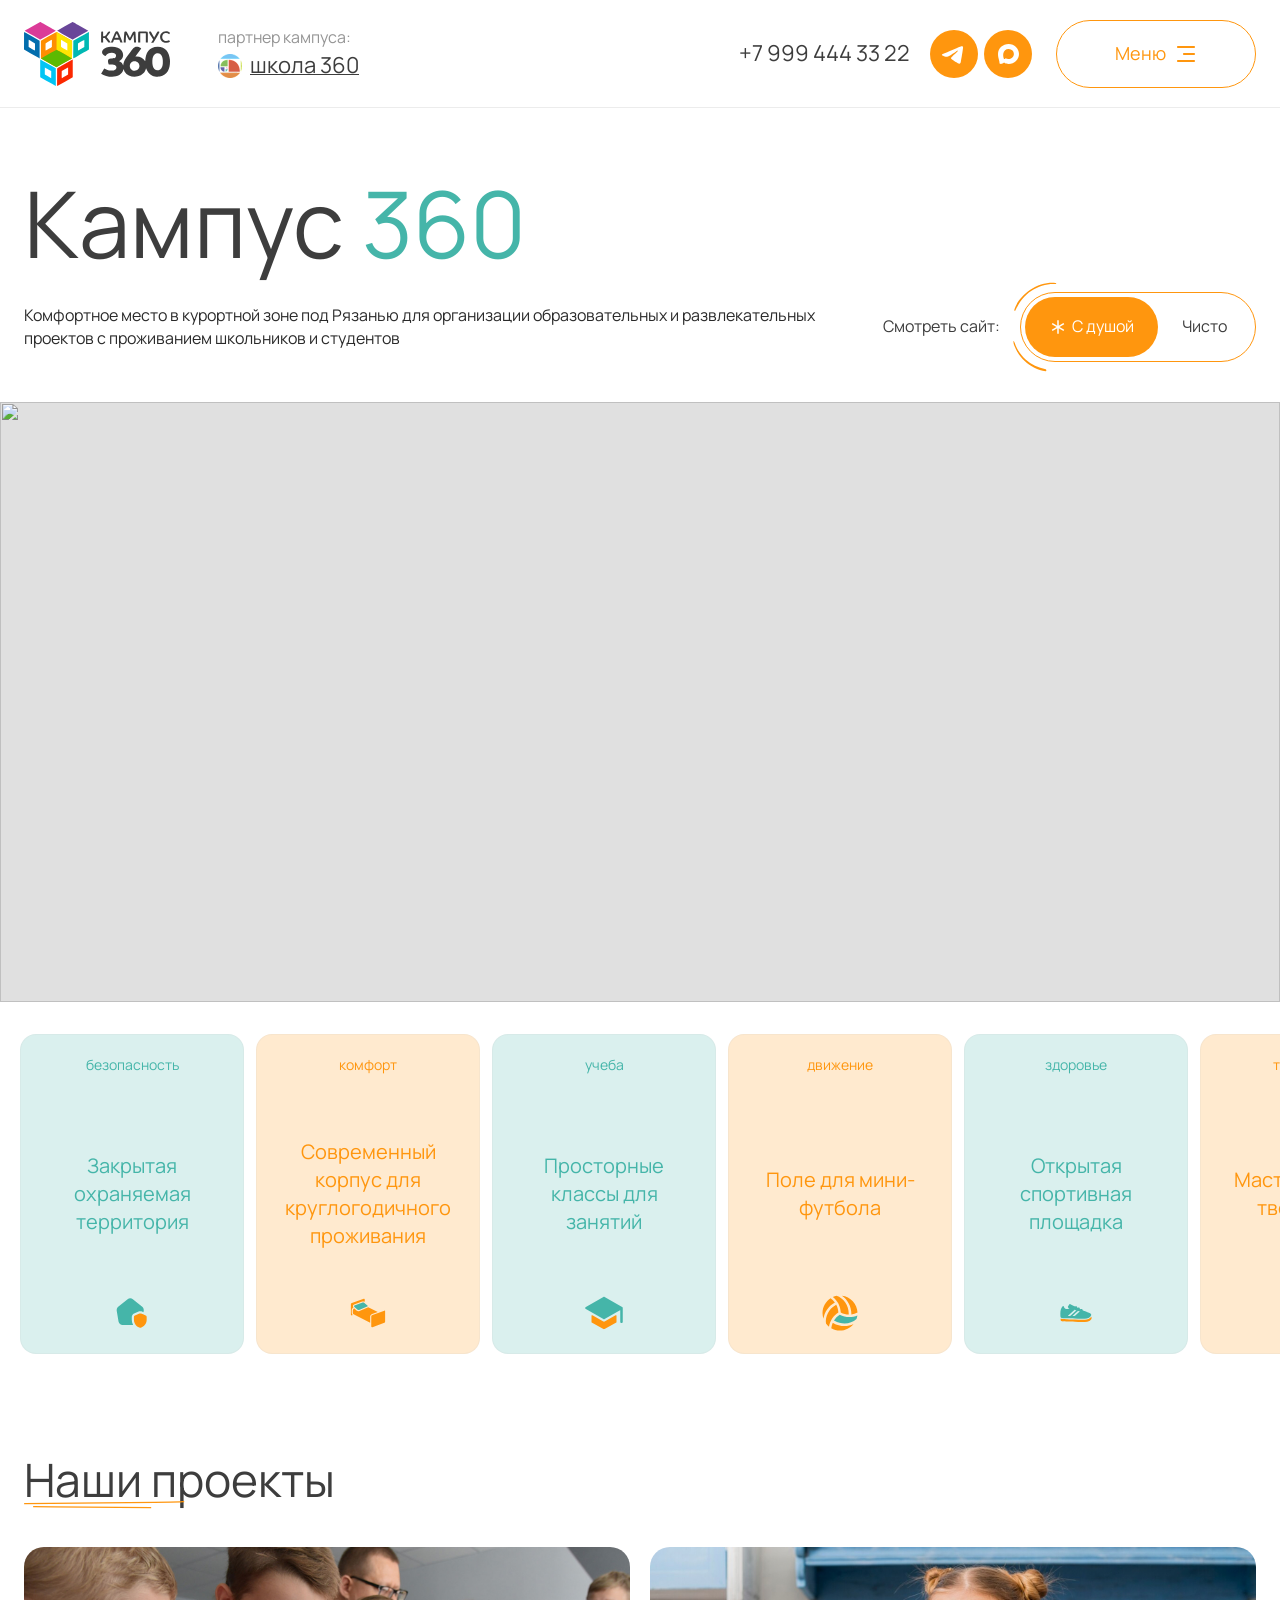
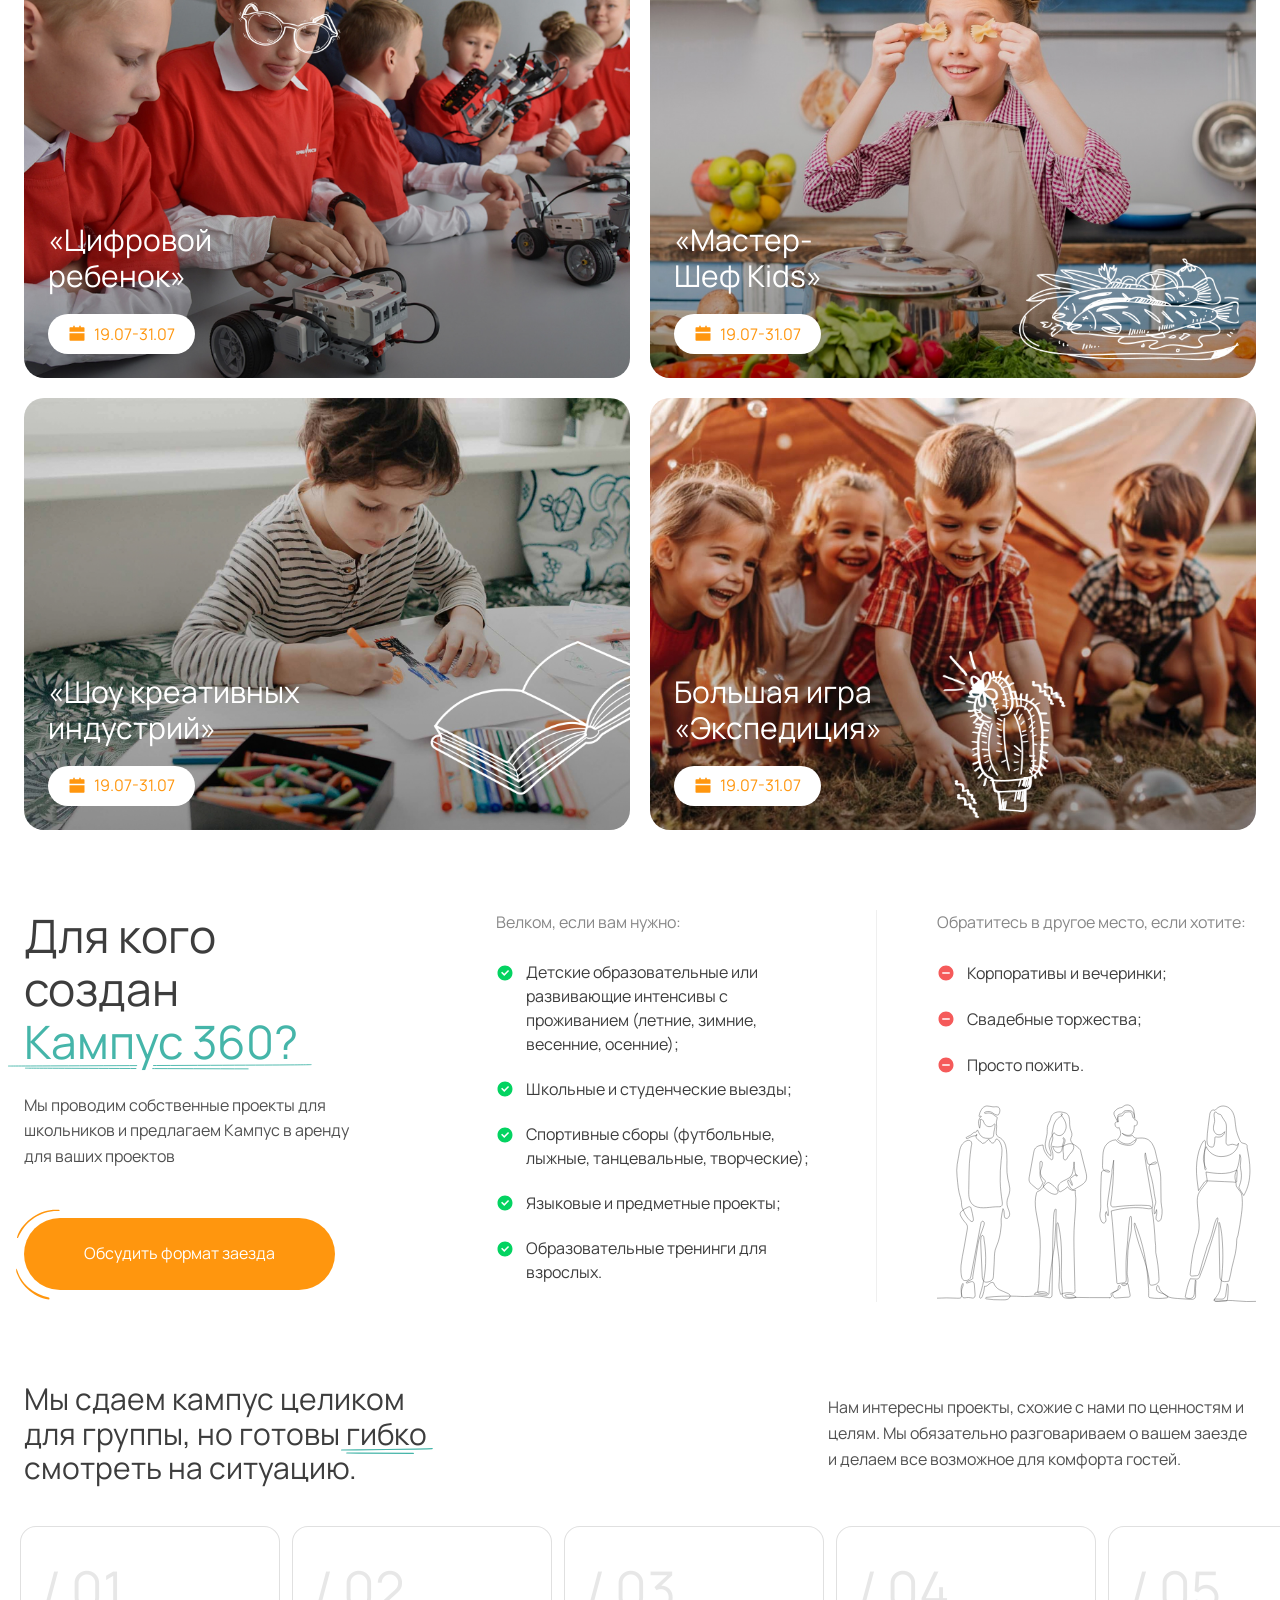
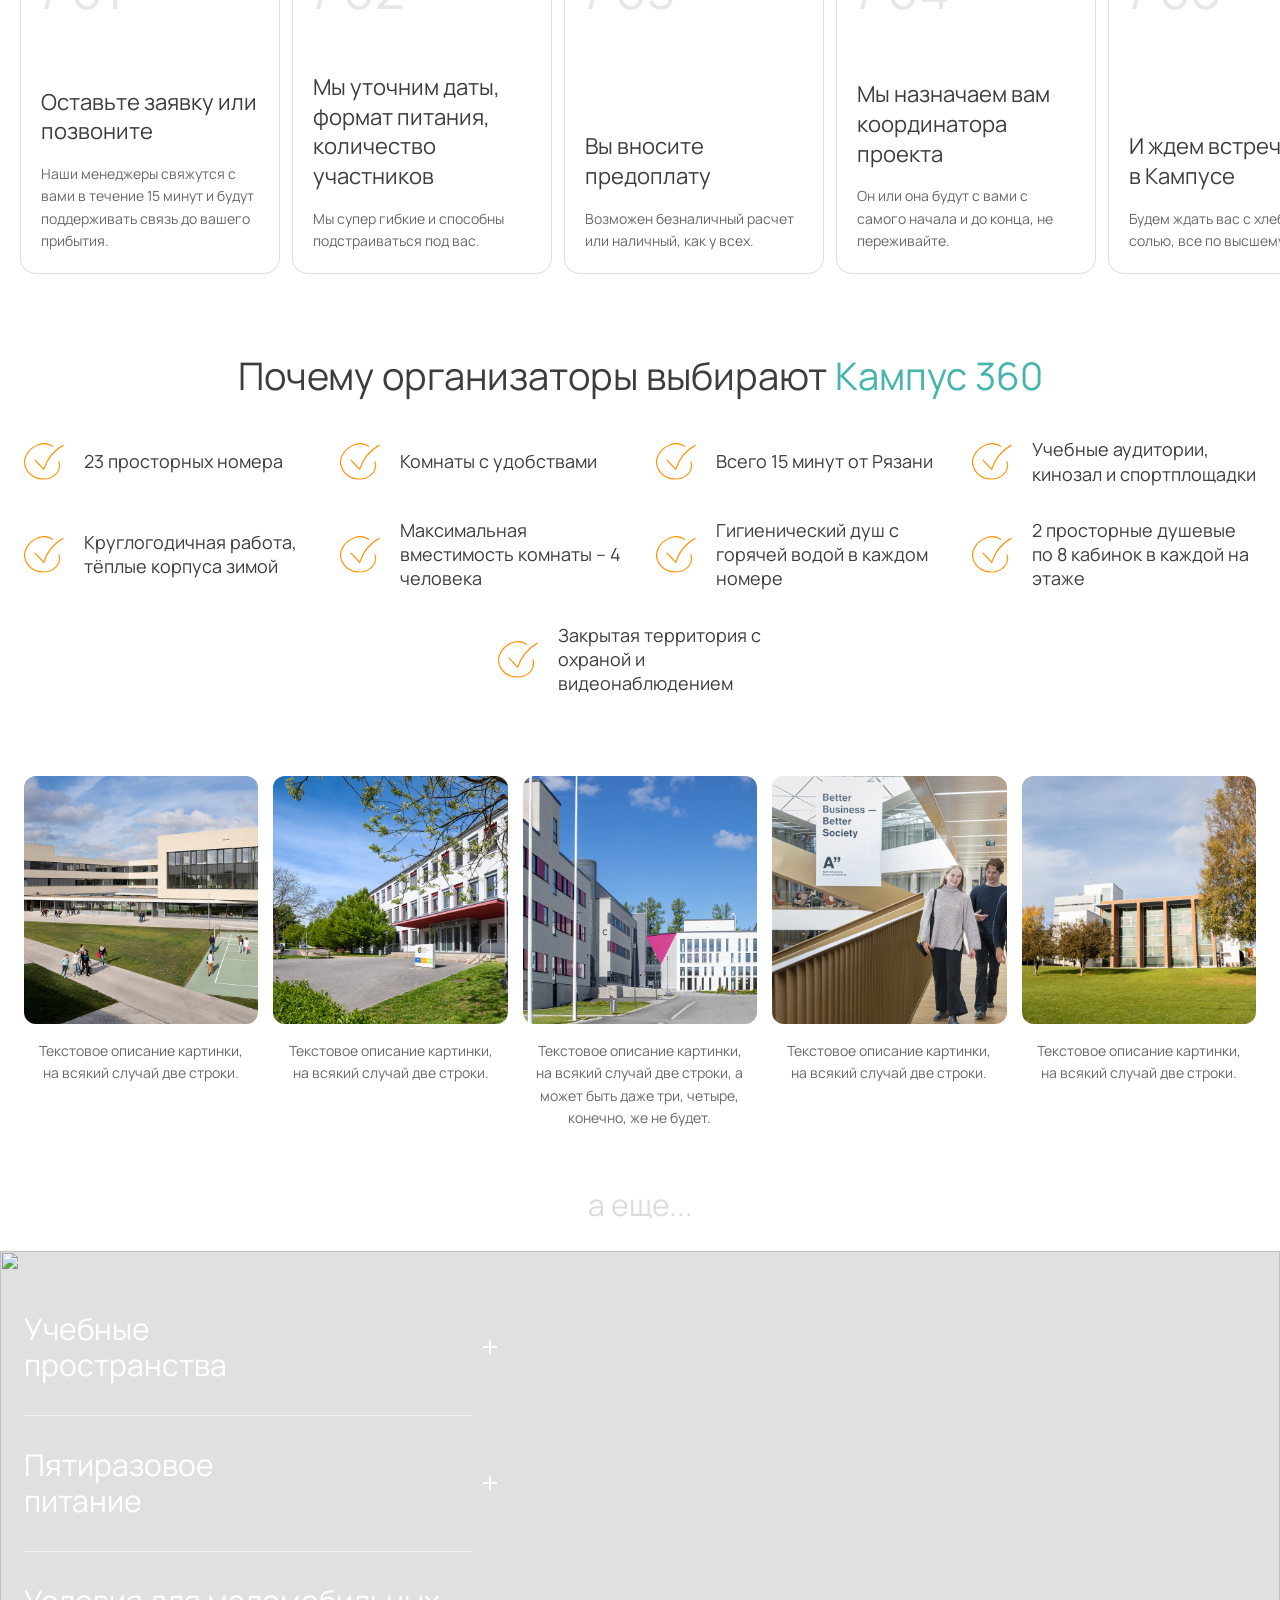
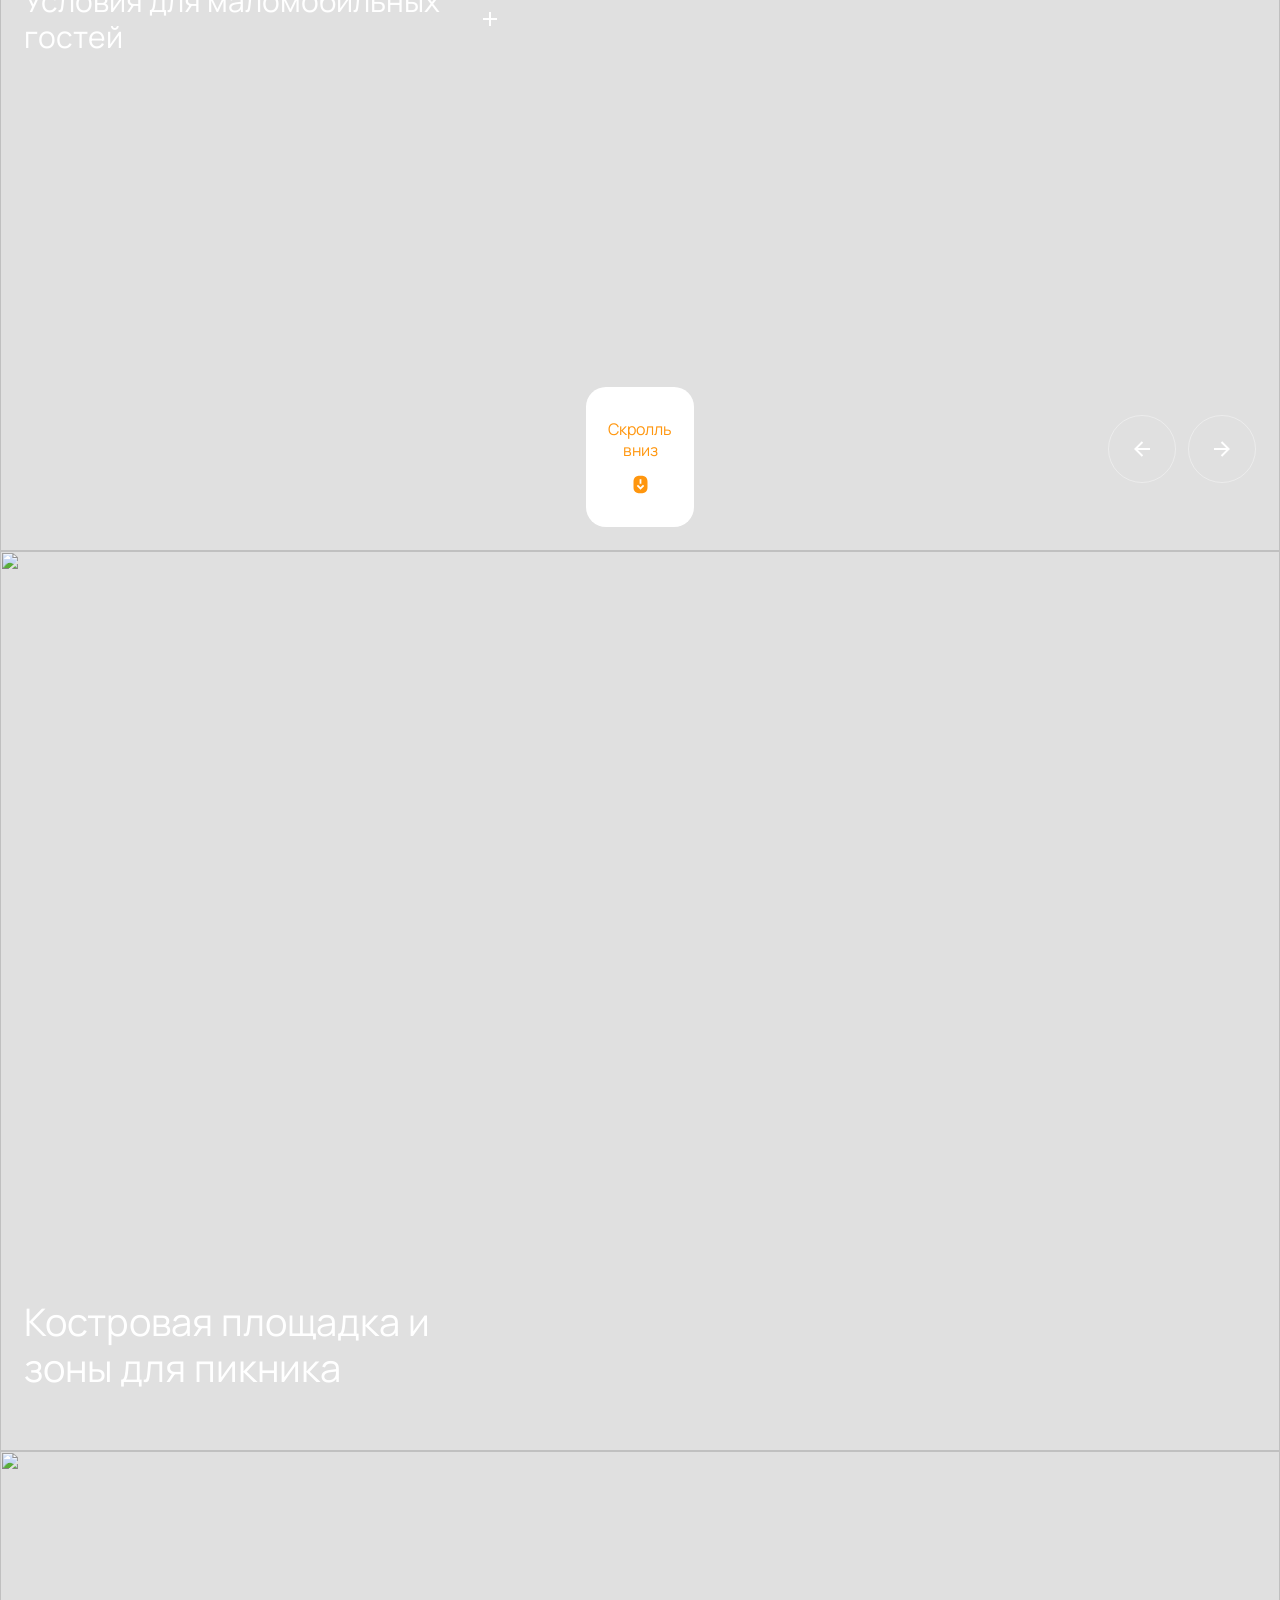
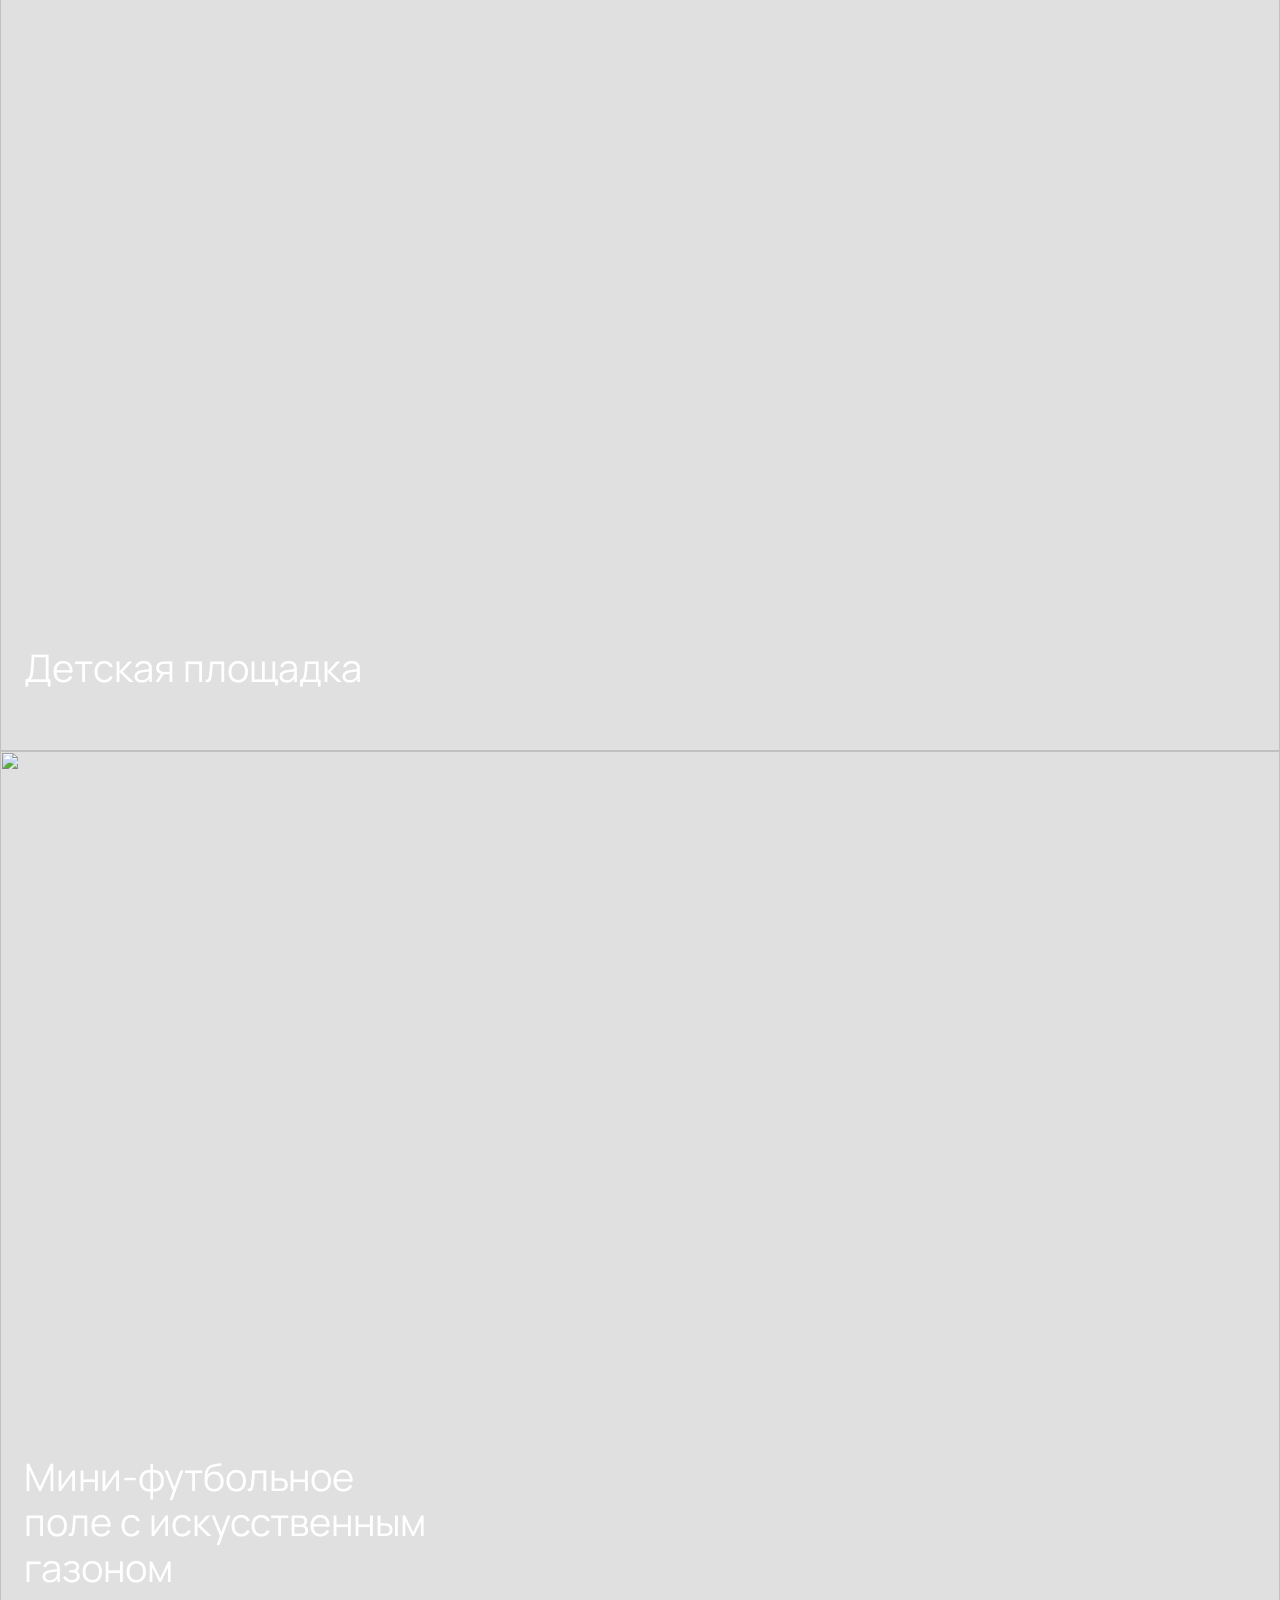
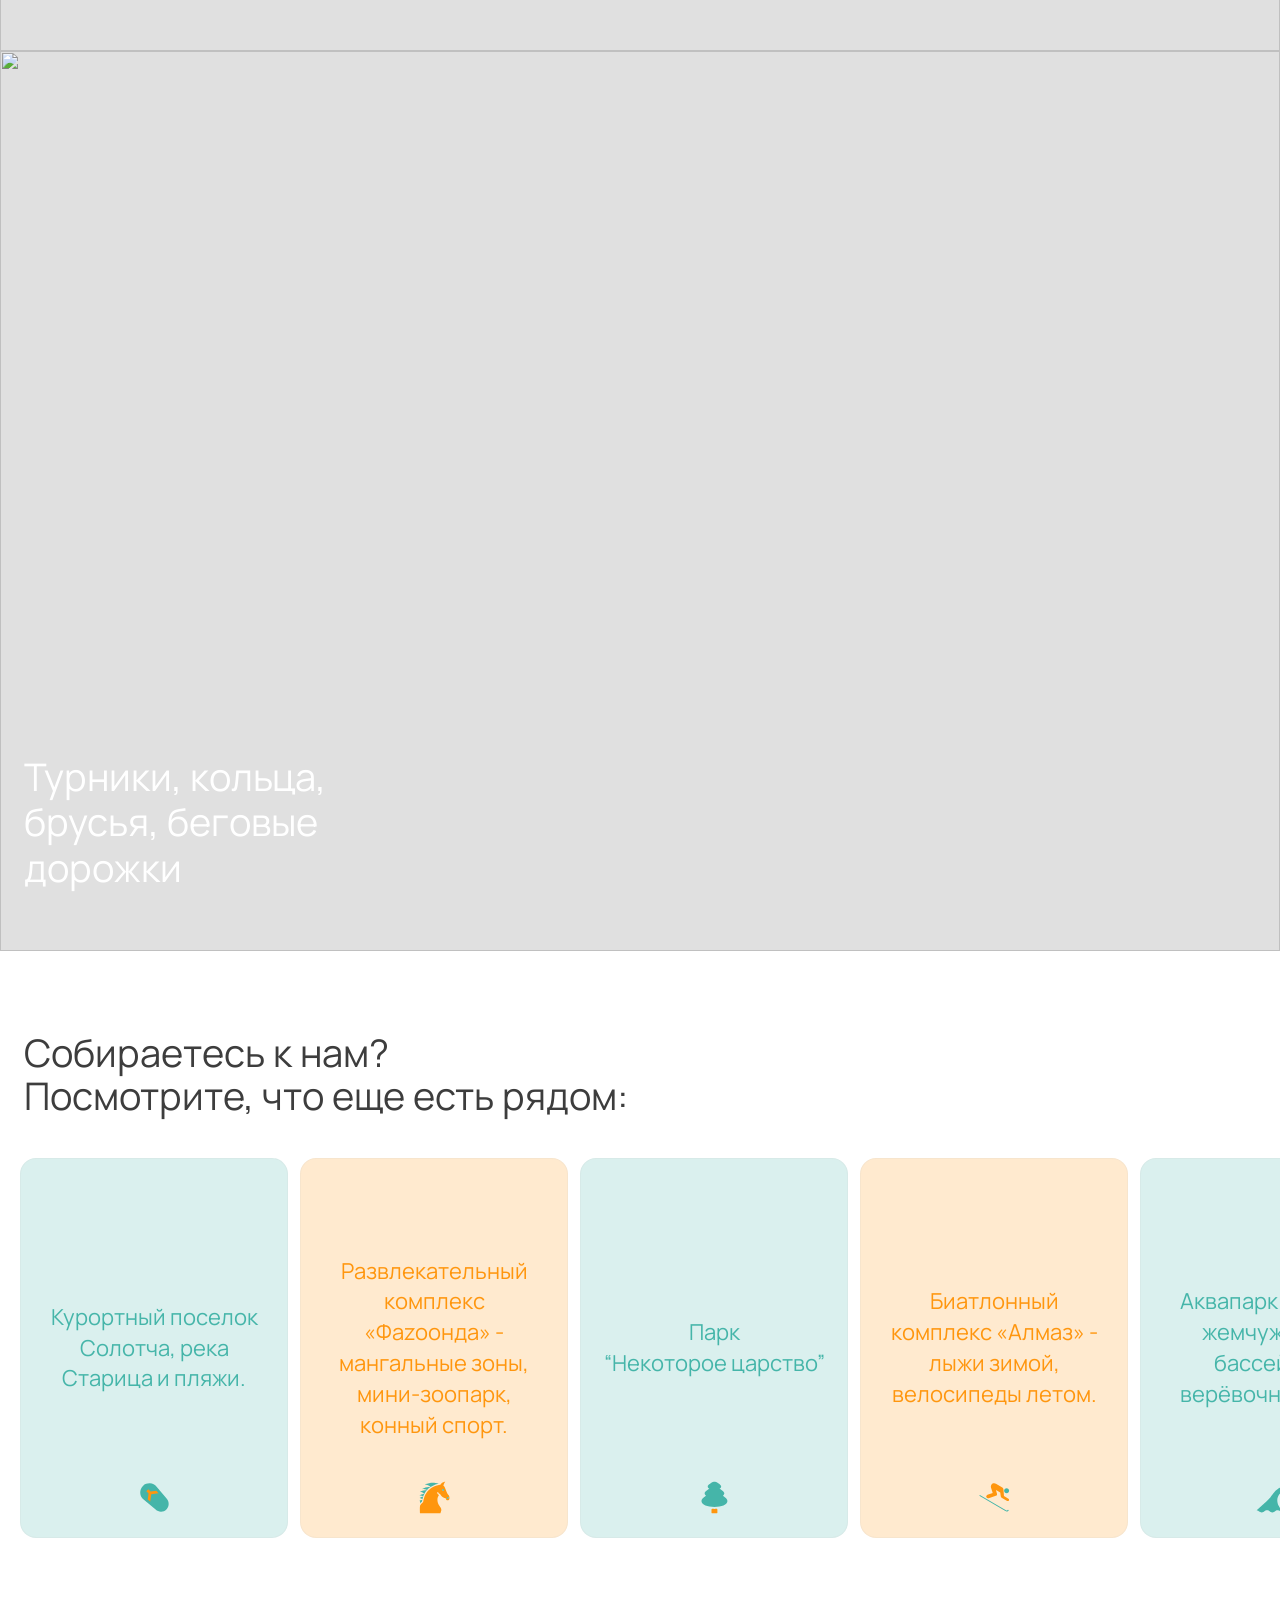
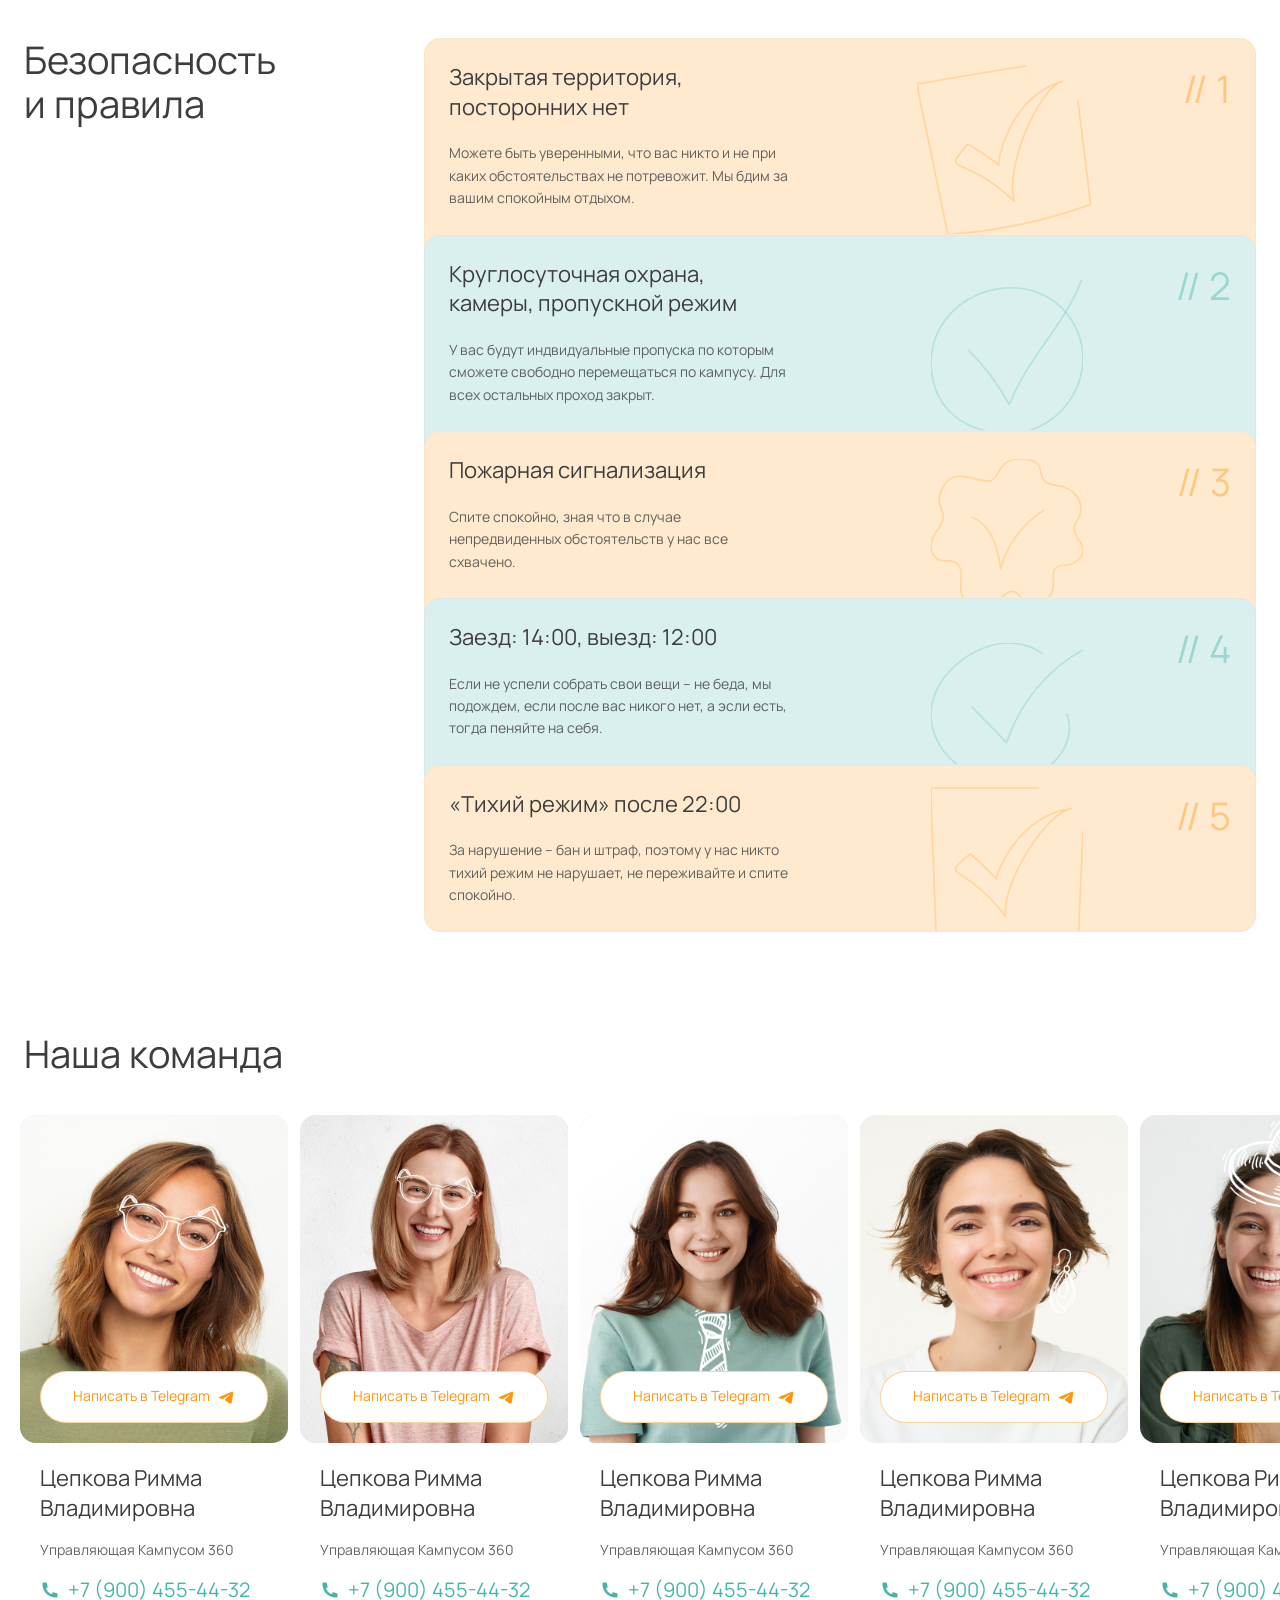
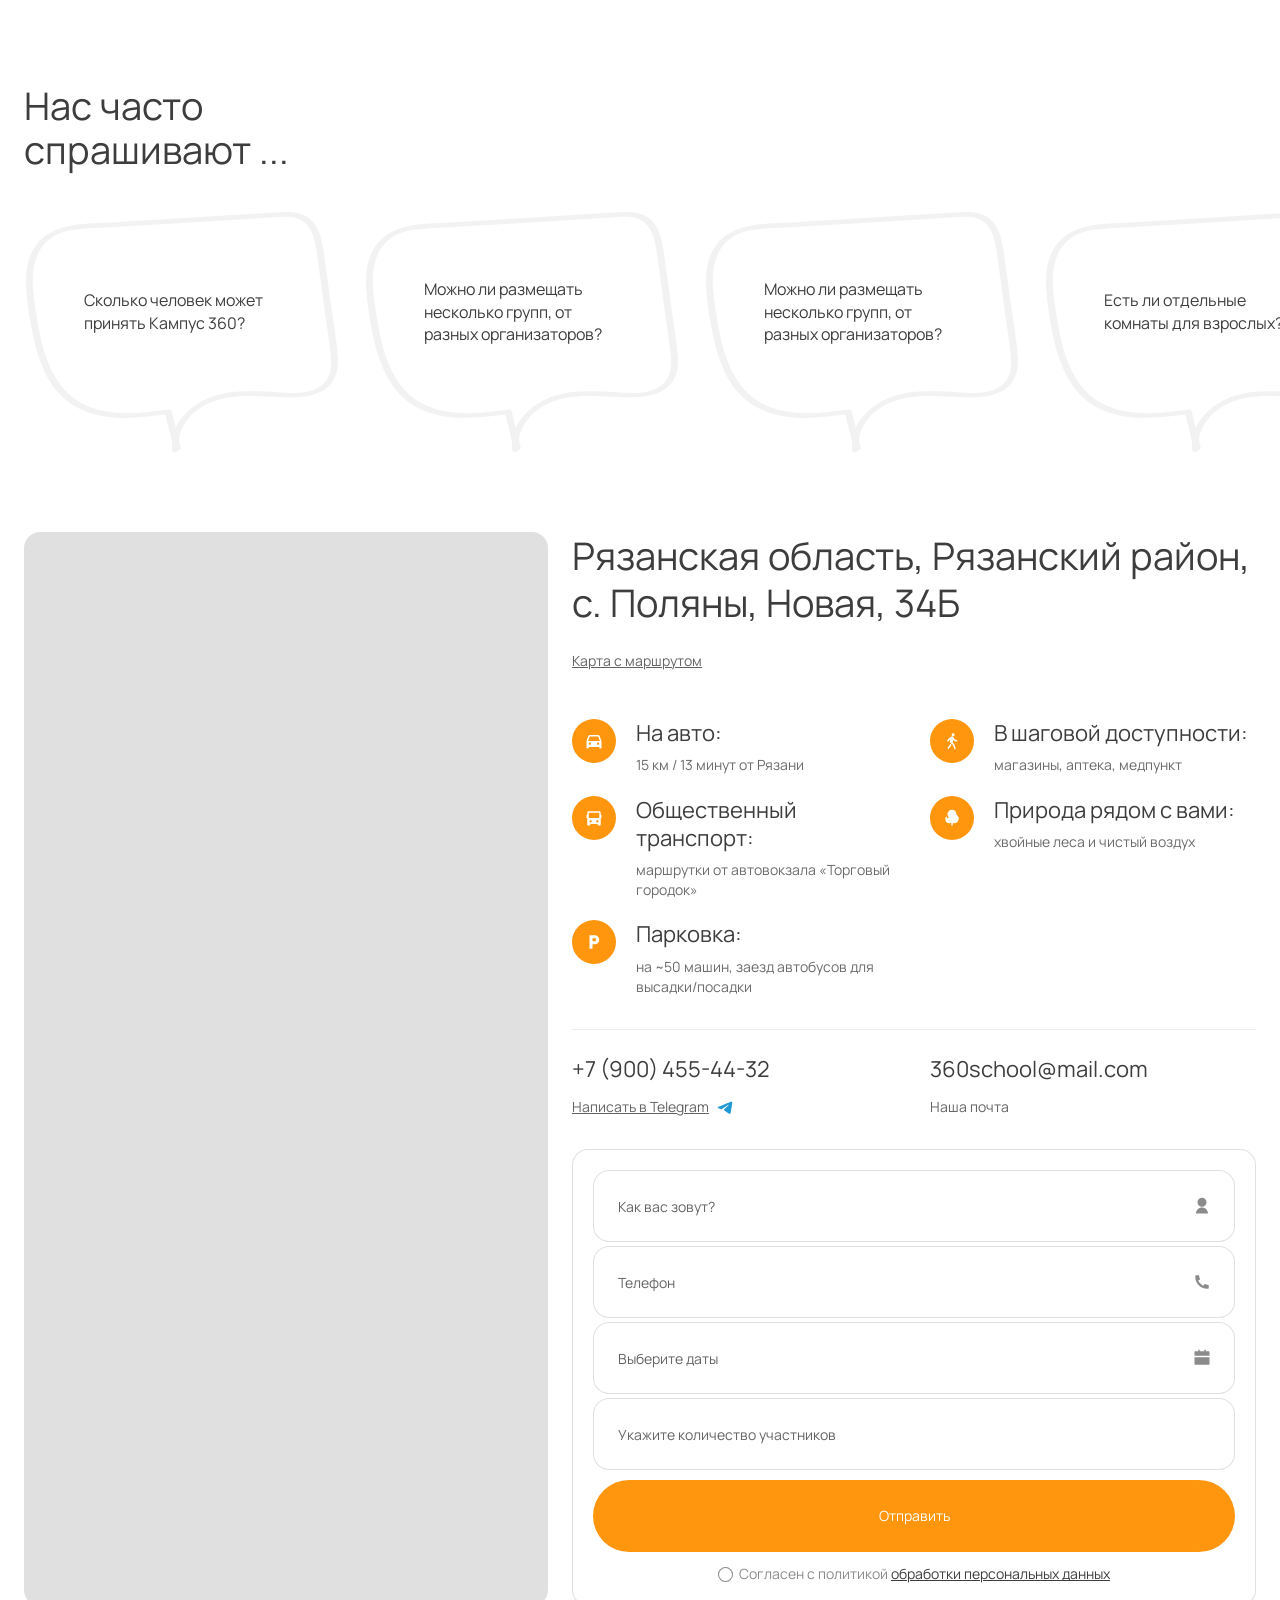
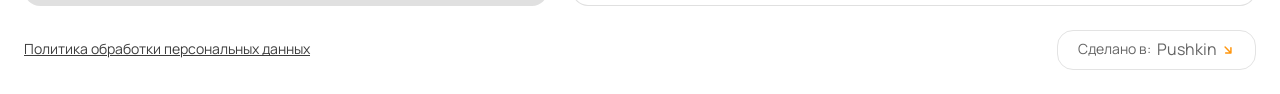
==== commit 415534d3: "Update" ====
--- a/index.html
+++ b/index.html
@@ -27,6 +27,7 @@
 		<link rel="stylesheet" href="css/reset.css">
 		<link rel="stylesheet" href="css/swiper-bundle.min.css">
 		<link rel="stylesheet" href="css/swiper.css">
+		<link rel="stylesheet" href="css/air-datepicker.css">
 		<link rel="stylesheet" href="css/styles.css">
 		<link rel="stylesheet" href="css/fonts.css">
 
@@ -156,6 +157,10 @@
 								<picture class="icon">
 									<img src="images/ic_advantage1.svg" alt="" loading="lazy">
 								</picture>
+
+								<picture class="image">
+									<img src="images/tmp/advantages_image1.jpg" alt="" loading="lazy" class="cover">
+								</picture>
 							</div>
 
 							<div class="item">
@@ -166,6 +171,10 @@
 								<picture class="icon">
 									<img src="images/ic_advantage2.svg" alt="" loading="lazy">
 								</picture>
+
+								<picture class="image">
+									<img src="images/tmp/advantages_image2.jpg" alt="" loading="lazy" class="cover">
+								</picture>
 							</div>
 
 							<div class="item">
@@ -176,6 +185,10 @@
 								<picture class="icon">
 									<img src="images/ic_advantage3.svg" alt="" loading="lazy">
 								</picture>
+
+								<picture class="image">
+									<img src="images/tmp/advantages_image3.jpg" alt="" loading="lazy" class="cover">
+								</picture>
 							</div>
 
 							<div class="item">
@@ -186,6 +199,10 @@
 								<picture class="icon">
 									<img src="images/ic_advantage4.svg" alt="" loading="lazy">
 								</picture>
+
+								<picture class="image">
+									<img src="images/tmp/advantages_image4.jpg" alt="" loading="lazy" class="cover">
+								</picture>
 							</div>
 
 							<div class="item">
@@ -196,6 +213,10 @@
 								<picture class="icon">
 									<img src="images/ic_advantage5.svg" alt="" loading="lazy">
 								</picture>
+
+								<picture class="image">
+									<img src="images/tmp/advantages_image5.jpg" alt="" loading="lazy" class="cover">
+								</picture>
 							</div>
 
 							<div class="item">
@@ -205,6 +226,10 @@
 
 								<picture class="icon">
 									<img src="images/ic_advantage6.svg" alt="" loading="lazy">
+								</picture>
+
+								<picture class="image">
+									<img src="images/tmp/advantages_image6.jpg" alt="" loading="lazy" class="cover">
 								</picture>
 							</div>
 						</div>
@@ -219,7 +244,7 @@
 						</div>
 
 						<div class="grid_row">
-							<div class="project">
+							<a href="/" class="project">
 								<div class="info">
 									<div class="name">«Цифровой<br> ребенок»</div>
 
@@ -233,9 +258,13 @@
 								<picture class="image">
 									<img src="images/tmp/project_image1.jpg" alt="" loading="lazy" class="cover">
 								</picture>
-							</div>
-
-							<div class="project">
+
+								<div class="link">
+									<svg class="icon"><use xlink:href="images/sprite.svg#ic_arrow_diagonal"></use></svg>
+								</div>
+							</a>
+
+							<a href="/" class="project">
 								<div class="info">
 									<div class="name">«Мастер-<br> Шеф Kids»</div>
 
@@ -249,9 +278,13 @@
 								<picture class="image">
 									<img src="images/tmp/project_image2.jpg" alt="" loading="lazy" class="cover">
 								</picture>
-							</div>
-
-							<div class="project">
+
+								<div class="link">
+									<svg class="icon"><use xlink:href="images/sprite.svg#ic_arrow_diagonal"></use></svg>
+								</div>
+							</a>
+
+							<a href="/" class="project">
 								<div class="info">
 									<div class="name">«Шоу креативных<br> индустрий»</div>
 
@@ -265,9 +298,13 @@
 								<picture class="image">
 									<img src="images/tmp/project_image3.jpg" alt="" loading="lazy" class="cover">
 								</picture>
-							</div>
-
-							<div class="project">
+
+								<div class="link">
+									<svg class="icon"><use xlink:href="images/sprite.svg#ic_arrow_diagonal"></use></svg>
+								</div>
+							</a>
+
+							<a href="/" class="project">
 								<div class="info">
 									<div class="name">Большая игра<br> «Экспедиция»</div>
 
@@ -281,7 +318,11 @@
 								<picture class="image">
 									<img src="images/tmp/project_image4.jpg" alt="" loading="lazy" class="cover">
 								</picture>
-							</div>
+
+								<div class="link">
+									<svg class="icon"><use xlink:href="images/sprite.svg#ic_arrow_diagonal"></use></svg>
+								</div>
+							</a>
 						</div>
 					</div>
 				</section>
@@ -781,6 +822,10 @@
 								<picture class="icon">
 									<img src="images/ic_nearby1.svg" alt="" loading="lazy">
 								</picture>
+
+								<picture class="image">
+									<img src="images/tmp/nearby_image1.jpg" alt="" loading="lazy" class="cover">
+								</picture>
 							</div>
 
 							<div class="item">
@@ -791,6 +836,10 @@
 								<picture class="icon">
 									<img src="images/ic_nearby2.svg" alt="" loading="lazy">
 								</picture>
+
+								<picture class="image">
+									<img src="images/tmp/nearby_image2.jpg" alt="" loading="lazy" class="cover">
+								</picture>
 							</div>
 
 							<div class="item">
@@ -801,6 +850,10 @@
 								<picture class="icon">
 									<img src="images/ic_nearby3.svg" alt="" loading="lazy">
 								</picture>
+
+								<picture class="image">
+									<img src="images/tmp/nearby_image3.jpg" alt="" loading="lazy" class="cover">
+								</picture>
 							</div>
 
 							<div class="item">
@@ -811,6 +864,10 @@
 								<picture class="icon">
 									<img src="images/ic_nearby4.svg" alt="" loading="lazy">
 								</picture>
+
+								<picture class="image">
+									<img src="images/tmp/nearby_image4.jpg" alt="" loading="lazy" class="cover">
+								</picture>
 							</div>
 
 							<div class="item">
@@ -820,6 +877,10 @@
 
 								<picture class="icon">
 									<img src="images/ic_nearby5.svg" alt="" loading="lazy">
+								</picture>
+
+								<picture class="image">
+									<img src="images/tmp/nearby_image5.jpg" alt="" loading="lazy" class="cover">
 								</picture>
 							</div>
 						</div>
@@ -1334,9 +1395,6 @@
 					</div>
 				</div>
 			</footer>
-
-
-			<div class="overlay"></div>
 		</div>
 
 
@@ -1345,6 +1403,7 @@
 		<script src="js/functions.js"></script>
 		<script src="js/swiper-bundle.min.js"></script>
 		<script src="js/imask.js"></script>
+		<script src="js/air-datepicker.js"></script>
 		<script src="js/scripts.js"></script>
 	</body>
 </html>
--- a/css/air-datepicker.css
+++ b/css/air-datepicker.css
@@ -0,0 +1,7 @@
+.air-datepicker-cell.-year-.-other-decade-,.air-datepicker-cell.-day-.-other-month-{color:var(--adp-color-other-month)}.air-datepicker-cell.-year-.-other-decade-:hover,.air-datepicker-cell.-day-.-other-month-:hover{color:var(--adp-color-other-month-hover)}.-disabled-.-focus-.air-datepicker-cell.-year-.-other-decade-,.-disabled-.-focus-.air-datepicker-cell.-day-.-other-month-{color:var(--adp-color-other-month)}.-selected-.air-datepicker-cell.-year-.-other-decade-,.-selected-.air-datepicker-cell.-day-.-other-month-{color:#fff;background:var(--adp-background-color-selected-other-month)}.-selected-.-focus-.air-datepicker-cell.-year-.-other-decade-,.-selected-.-focus-.air-datepicker-cell.-day-.-other-month-{background:var(--adp-background-color-selected-other-month-focused)}.-in-range-.air-datepicker-cell.-year-.-other-decade-,.-in-range-.air-datepicker-cell.-day-.-other-month-{background-color:var(--adp-background-color-in-range);color:var(--adp-color)}.-in-range-.-focus-.air-datepicker-cell.-year-.-other-decade-,.-in-range-.-focus-.air-datepicker-cell.-day-.-other-month-{background-color:var(--adp-background-color-in-range-focused)}.air-datepicker-cell.-year-.-other-decade-:empty,.air-datepicker-cell.-day-.-other-month-:empty{background:none;border:none}.air-datepicker-cell{border-radius:var(--adp-cell-border-radius);box-sizing:border-box;cursor:pointer;display:flex;position:relative;align-items:center;justify-content:center;z-index:1}.air-datepicker-cell.-focus-{background:var(--adp-cell-background-color-hover)}.air-datepicker-cell.-current-{color:var(--adp-color-current-date)}.air-datepicker-cell.-current-.-focus-{color:var(--adp-color)}.air-datepicker-cell.-current-.-in-range-{color:var(--adp-color-current-date)}.air-datepicker-cell.-disabled-{cursor:default;color:var(--adp-color-disabled)}.air-datepicker-cell.-disabled-.-focus-{color:var(--adp-color-disabled)}.air-datepicker-cell.-disabled-.-in-range-{color:var(--adp-color-disabled-in-range)}.air-datepicker-cell.-disabled-.-current-.-focus-{color:var(--adp-color-disabled)}.air-datepicker-cell.-in-range-{background:var(--adp-cell-background-color-in-range);border-radius:0}.air-datepicker-cell.-in-range-:hover,.air-datepicker-cell.-in-range-.-focus-{background:var(--adp-cell-background-color-in-range-hover)}.air-datepicker-cell.-range-from-{border:1px solid var(--adp-cell-border-color-in-range);background-color:var(--adp-cell-background-color-in-range);border-radius:var(--adp-cell-border-radius) 0 0 var(--adp-cell-border-radius)}.air-datepicker-cell.-range-to-{border:1px solid var(--adp-cell-border-color-in-range);background-color:var(--adp-cell-background-color-in-range);border-radius:0 var(--adp-cell-border-radius) var(--adp-cell-border-radius) 0}.air-datepicker-cell.-range-to-.-range-from-{border-radius:var(--adp-cell-border-radius)}.air-datepicker-cell.-selected-{color:#fff;border:none;background:var(--adp-cell-background-color-selected)}.air-datepicker-cell.-selected-.-current-{color:#fff;background:var(--adp-cell-background-color-selected)}.air-datepicker-cell.-selected-.-focus-{background:var(--adp-cell-background-color-selected-hover)}
+.air-datepicker-body{transition:all var(--adp-transition-duration) var(--adp-transition-ease)}.air-datepicker-body.-hidden-{display:none}.air-datepicker-body--day-names{display:grid;grid-template-columns:repeat(7, var(--adp-day-cell-width));margin:8px 0 3px}.air-datepicker-body--day-name{color:var(--adp-day-name-color);display:flex;align-items:center;justify-content:center;flex:1;text-align:center;text-transform:uppercase;font-size:.8em}.air-datepicker-body--day-name.-clickable-{cursor:pointer}.air-datepicker-body--day-name.-clickable-:hover{color:var(--adp-day-name-color-hover)}.air-datepicker-body--cells{display:grid}.air-datepicker-body--cells.-days-{grid-template-columns:repeat(7, var(--adp-day-cell-width));grid-auto-rows:var(--adp-day-cell-height)}.air-datepicker-body--cells.-months-{grid-template-columns:repeat(3, 1fr);grid-auto-rows:var(--adp-month-cell-height)}.air-datepicker-body--cells.-years-{grid-template-columns:repeat(4, 1fr);grid-auto-rows:var(--adp-year-cell-height)}
+.air-datepicker-nav{display:flex;justify-content:space-between;border-bottom:1px solid var(--adp-border-color-inner);min-height:var(--adp-nav-height);padding:var(--adp-padding);box-sizing:content-box}.-only-timepicker- .air-datepicker-nav{display:none}.air-datepicker-nav--title,.air-datepicker-nav--action{display:flex;cursor:pointer;align-items:center;justify-content:center}.air-datepicker-nav--action{width:var(--adp-nav-action-size);border-radius:var(--adp-border-radius);-webkit-user-select:none;-moz-user-select:none;user-select:none}.air-datepicker-nav--action:hover{background:var(--adp-background-color-hover)}.air-datepicker-nav--action:active{background:var(--adp-background-color-active)}.air-datepicker-nav--action.-disabled-{visibility:hidden}.air-datepicker-nav--action svg{width:32px;height:32px}.air-datepicker-nav--action path{fill:none;stroke:var(--adp-nav-arrow-color);stroke-width:2px}.air-datepicker-nav--title{border-radius:var(--adp-border-radius);padding:0 8px}.air-datepicker-nav--title i{font-style:normal;color:var(--adp-nav-color-secondary);margin-left:.3em}.air-datepicker-nav--title:hover{background:var(--adp-background-color-hover)}.air-datepicker-nav--title:active{background:var(--adp-background-color-active)}.air-datepicker-nav--title.-disabled-{cursor:default;background:none}
+.air-datepicker-buttons{display:grid;grid-auto-columns:1fr;grid-auto-flow:column}.air-datepicker-button{display:inline-flex;color:var(--adp-btn-color);border-radius:var(--adp-btn-border-radius);cursor:pointer;height:var(--adp-btn-height);border:none;background:rgba(255,255,255,0)}.air-datepicker-button:hover{color:var(--adp-btn-color-hover);background:var(--adp-btn-background-color-hover)}.air-datepicker-button:focus{color:var(--adp-btn-color-hover);background:var(--adp-btn-background-color-hover);outline:none}.air-datepicker-button:active{background:var(--adp-btn-background-color-active)}.air-datepicker-button span{outline:none;display:flex;align-items:center;justify-content:center;width:100%;height:100%}
+.air-datepicker-time{display:grid;grid-template-columns:max-content 1fr;grid-column-gap:12px;align-items:center;position:relative;padding:0 var(--adp-time-padding-inner)}.-only-timepicker- .air-datepicker-time{border-top:none}.air-datepicker-time--current{display:flex;align-items:center;flex:1;font-size:14px;text-align:center}.air-datepicker-time--current-colon{margin:0 2px 3px;line-height:1}.air-datepicker-time--current-hours,.air-datepicker-time--current-minutes{line-height:1;font-size:19px;font-family:"Century Gothic",CenturyGothic,AppleGothic,sans-serif;position:relative;z-index:1}.air-datepicker-time--current-hours:after,.air-datepicker-time--current-minutes:after{content:"";background:var(--adp-background-color-hover);border-radius:var(--adp-border-radius);position:absolute;left:-2px;top:-3px;right:-2px;bottom:-2px;z-index:-1;opacity:0}.air-datepicker-time--current-hours.-focus-:after,.air-datepicker-time--current-minutes.-focus-:after{opacity:1}.air-datepicker-time--current-ampm{text-transform:uppercase;align-self:flex-end;color:var(--adp-time-day-period-color);margin-left:6px;font-size:11px;margin-bottom:1px}.air-datepicker-time--row{display:flex;align-items:center;font-size:11px;height:17px;background:linear-gradient(to right, var(--adp-time-track-color), var(--adp-time-track-color)) left 50%/100% var(--adp-time-track-height) no-repeat}.air-datepicker-time--row:first-child{margin-bottom:4px}.air-datepicker-time--row input[type=range]{background:none;cursor:pointer;flex:1;height:100%;width:100%;padding:0;margin:0;-webkit-appearance:none}.air-datepicker-time--row input[type=range]::-webkit-slider-thumb{-webkit-appearance:none}.air-datepicker-time--row input[type=range]::-ms-tooltip{display:none}.air-datepicker-time--row input[type=range]:hover::-webkit-slider-thumb{border-color:var(--adp-time-track-color-hover)}.air-datepicker-time--row input[type=range]:hover::-moz-range-thumb{border-color:var(--adp-time-track-color-hover)}.air-datepicker-time--row input[type=range]:hover::-ms-thumb{border-color:var(--adp-time-track-color-hover)}.air-datepicker-time--row input[type=range]:focus{outline:none}.air-datepicker-time--row input[type=range]:focus::-webkit-slider-thumb{background:var(--adp-cell-background-color-selected);border-color:var(--adp-cell-background-color-selected)}.air-datepicker-time--row input[type=range]:focus::-moz-range-thumb{background:var(--adp-cell-background-color-selected);border-color:var(--adp-cell-background-color-selected)}.air-datepicker-time--row input[type=range]:focus::-ms-thumb{background:var(--adp-cell-background-color-selected);border-color:var(--adp-cell-background-color-selected)}.air-datepicker-time--row input[type=range]::-webkit-slider-thumb{box-sizing:border-box;height:12px;width:12px;border-radius:3px;border:1px solid var(--adp-time-track-color);background:#fff;cursor:pointer;-webkit-transition:background var(--adp-transition-duration);transition:background var(--adp-transition-duration)}.air-datepicker-time--row input[type=range]::-moz-range-thumb{box-sizing:border-box;height:12px;width:12px;border-radius:3px;border:1px solid var(--adp-time-track-color);background:#fff;cursor:pointer;-moz-transition:background var(--adp-transition-duration);transition:background var(--adp-transition-duration)}.air-datepicker-time--row input[type=range]::-ms-thumb{box-sizing:border-box;height:12px;width:12px;border-radius:3px;border:1px solid var(--adp-time-track-color);background:#fff;cursor:pointer;-ms-transition:background var(--adp-transition-duration);transition:background var(--adp-transition-duration)}.air-datepicker-time--row input[type=range]::-webkit-slider-thumb{margin-top:calc(var(--adp-time-thumb-size)/2*-1)}.air-datepicker-time--row input[type=range]::-webkit-slider-runnable-track{border:none;height:var(--adp-time-track-height);cursor:pointer;color:rgba(0,0,0,0);background:rgba(0,0,0,0)}.air-datepicker-time--row input[type=range]::-moz-range-track{border:none;height:var(--adp-time-track-height);cursor:pointer;color:rgba(0,0,0,0);background:rgba(0,0,0,0)}.air-datepicker-time--row input[type=range]::-ms-track{border:none;height:var(--adp-time-track-height);cursor:pointer;color:rgba(0,0,0,0);background:rgba(0,0,0,0)}.air-datepicker-time--row input[type=range]::-ms-fill-lower{background:rgba(0,0,0,0)}.air-datepicker-time--row input[type=range]::-ms-fill-upper{background:rgba(0,0,0,0)}
+.air-datepicker{--adp-font-family: -apple-system, BlinkMacSystemFont, "Segoe UI", Roboto, Helvetica, Arial, sans-serif, "Apple Color Emoji", "Segoe UI Emoji", "Segoe UI Symbol";--adp-font-size: 14px;--adp-width: 246px;--adp-z-index: 100;--adp-padding: 4px;--adp-grid-areas: "nav" "body" "timepicker" "buttons";--adp-transition-duration: .3s;--adp-transition-ease: ease-out;--adp-transition-offset: 8px;--adp-background-color: #fff;--adp-background-color-hover: #f0f0f0;--adp-background-color-active: #eaeaea;--adp-background-color-in-range: rgba(92, 196, 239, .1);--adp-background-color-in-range-focused: rgba(92, 196, 239, .2);--adp-background-color-selected-other-month-focused: #8ad5f4;--adp-background-color-selected-other-month: #a2ddf6;--adp-color: #4a4a4a;--adp-color-secondary: #9c9c9c;--adp-accent-color: #4eb5e6;--adp-color-current-date: var(--adp-accent-color);--adp-color-other-month: #dedede;--adp-color-disabled: #aeaeae;--adp-color-disabled-in-range: #939393;--adp-color-other-month-hover: #c5c5c5;--adp-border-color: #dbdbdb;--adp-border-color-inner: #efefef;--adp-border-radius: 4px;--adp-border-color-inline: #d7d7d7;--adp-nav-height: 32px;--adp-nav-arrow-color: var(--adp-color-secondary);--adp-nav-action-size: 32px;--adp-nav-color-secondary: var(--adp-color-secondary);--adp-day-name-color: #ff9a19;--adp-day-name-color-hover: #8ad5f4;--adp-day-cell-width: 1fr;--adp-day-cell-height: 32px;--adp-month-cell-height: 42px;--adp-year-cell-height: 56px;--adp-pointer-size: 10px;--adp-poiner-border-radius: 2px;--adp-pointer-offset: 14px;--adp-cell-border-radius: 4px;--adp-cell-background-color-hover: var(--adp-background-color-hover);--adp-cell-background-color-selected: #5cc4ef;--adp-cell-background-color-selected-hover: #45bced;--adp-cell-background-color-in-range: rgba(92, 196, 239, 0.1);--adp-cell-background-color-in-range-hover: rgba(92, 196, 239, 0.2);--adp-cell-border-color-in-range: var(--adp-cell-background-color-selected);--adp-btn-height: 32px;--adp-btn-color: var(--adp-accent-color);--adp-btn-color-hover: var(--adp-color);--adp-btn-border-radius: var(--adp-border-radius);--adp-btn-background-color-hover: var(--adp-background-color-hover);--adp-btn-background-color-active: var(--adp-background-color-active);--adp-time-track-height: 1px;--adp-time-track-color: #dedede;--adp-time-track-color-hover: #b1b1b1;--adp-time-thumb-size: 12px;--adp-time-padding-inner: 10px;--adp-time-day-period-color: var(--adp-color-secondary);--adp-mobile-font-size: 16px;--adp-mobile-nav-height: 40px;--adp-mobile-width: 320px;--adp-mobile-day-cell-height: 38px;--adp-mobile-month-cell-height: 48px;--adp-mobile-year-cell-height: 64px}.air-datepicker-overlay{--adp-overlay-background-color: rgba(0, 0, 0, .3);--adp-overlay-transition-duration: .3s;--adp-overlay-transition-ease: ease-out;--adp-overlay-z-index: 99}
+.air-datepicker{background:var(--adp-background-color);border:1px solid var(--adp-border-color);box-shadow:0 4px 12px rgba(0,0,0,.15);border-radius:var(--adp-border-radius);box-sizing:content-box;display:grid;grid-template-columns:1fr;grid-template-rows:repeat(4, max-content);grid-template-areas:var(--adp-grid-areas);font-family:var(--adp-font-family),sans-serif;font-size:var(--adp-font-size);color:var(--adp-color);width:var(--adp-width);position:absolute;transition:opacity var(--adp-transition-duration) var(--adp-transition-ease),transform var(--adp-transition-duration) var(--adp-transition-ease);z-index:var(--adp-z-index)}.air-datepicker:not(.-custom-position-){opacity:0}.air-datepicker.-from-top-{transform:translateY(calc(var(--adp-transition-offset) * -1))}.air-datepicker.-from-right-{transform:translateX(var(--adp-transition-offset))}.air-datepicker.-from-bottom-{transform:translateY(var(--adp-transition-offset))}.air-datepicker.-from-left-{transform:translateX(calc(var(--adp-transition-offset) * -1))}.air-datepicker.-active-:not(.-custom-position-){transform:translate(0, 0);opacity:1}.air-datepicker.-active-.-custom-position-{transition:none}.air-datepicker.-inline-{border-color:var(--adp-border-color-inline);box-shadow:none;position:static;left:auto;right:auto;opacity:1;transform:none}.air-datepicker.-inline- .air-datepicker--pointer{display:none}.air-datepicker.-is-mobile-{--adp-font-size: var(--adp-mobile-font-size);--adp-day-cell-height: var(--adp-mobile-day-cell-height);--adp-month-cell-height: var(--adp-mobile-month-cell-height);--adp-year-cell-height: var(--adp-mobile-year-cell-height);--adp-nav-height: var(--adp-mobile-nav-height);--adp-nav-action-size: var(--adp-mobile-nav-height);position:fixed;width:var(--adp-mobile-width);border:none}.air-datepicker.-is-mobile- *{-webkit-tap-highlight-color:rgba(0,0,0,0)}.air-datepicker.-is-mobile- .air-datepicker--pointer{display:none}.air-datepicker.-is-mobile-:not(.-custom-position-){transform:translate(-50%, calc(-50% + var(--adp-transition-offset)))}.air-datepicker.-is-mobile-.-active-:not(.-custom-position-){transform:translate(-50%, -50%)}.air-datepicker.-custom-position-{transition:none}.air-datepicker-global-container{position:absolute;left:0;top:0}.air-datepicker--pointer{--pointer-half-size: calc(var(--adp-pointer-size) / 2);position:absolute;width:var(--adp-pointer-size);height:var(--adp-pointer-size);z-index:-1}.air-datepicker--pointer:after{content:"";position:absolute;background:#fff;border-top:1px solid var(--adp-border-color-inline);border-right:1px solid var(--adp-border-color-inline);border-top-right-radius:var(--adp-poiner-border-radius);width:var(--adp-pointer-size);height:var(--adp-pointer-size);box-sizing:border-box}.-top-left- .air-datepicker--pointer,.-top-center- .air-datepicker--pointer,.-top-right- .air-datepicker--pointer,[data-popper-placement^=top] .air-datepicker--pointer{top:calc(100% - var(--pointer-half-size) + 1px)}.-top-left- .air-datepicker--pointer:after,.-top-center- .air-datepicker--pointer:after,.-top-right- .air-datepicker--pointer:after,[data-popper-placement^=top] .air-datepicker--pointer:after{transform:rotate(135deg)}.-right-top- .air-datepicker--pointer,.-right-center- .air-datepicker--pointer,.-right-bottom- .air-datepicker--pointer,[data-popper-placement^=right] .air-datepicker--pointer{right:calc(100% - var(--pointer-half-size) + 1px)}.-right-top- .air-datepicker--pointer:after,.-right-center- .air-datepicker--pointer:after,.-right-bottom- .air-datepicker--pointer:after,[data-popper-placement^=right] .air-datepicker--pointer:after{transform:rotate(225deg)}.-bottom-left- .air-datepicker--pointer,.-bottom-center- .air-datepicker--pointer,.-bottom-right- .air-datepicker--pointer,[data-popper-placement^=bottom] .air-datepicker--pointer{bottom:calc(100% - var(--pointer-half-size) + 1px)}.-bottom-left- .air-datepicker--pointer:after,.-bottom-center- .air-datepicker--pointer:after,.-bottom-right- .air-datepicker--pointer:after,[data-popper-placement^=bottom] .air-datepicker--pointer:after{transform:rotate(315deg)}.-left-top- .air-datepicker--pointer,.-left-center- .air-datepicker--pointer,.-left-bottom- .air-datepicker--pointer,[data-popper-placement^=left] .air-datepicker--pointer{left:calc(100% - var(--pointer-half-size) + 1px)}.-left-top- .air-datepicker--pointer:after,.-left-center- .air-datepicker--pointer:after,.-left-bottom- .air-datepicker--pointer:after,[data-popper-placement^=left] .air-datepicker--pointer:after{transform:rotate(45deg)}.-top-left- .air-datepicker--pointer,.-bottom-left- .air-datepicker--pointer{left:var(--adp-pointer-offset)}.-top-right- .air-datepicker--pointer,.-bottom-right- .air-datepicker--pointer{right:var(--adp-pointer-offset)}.-top-center- .air-datepicker--pointer,.-bottom-center- .air-datepicker--pointer{left:calc(50% - var(--adp-pointer-size)/2)}.-left-top- .air-datepicker--pointer,.-right-top- .air-datepicker--pointer{top:var(--adp-pointer-offset)}.-left-bottom- .air-datepicker--pointer,.-right-bottom- .air-datepicker--pointer{bottom:var(--adp-pointer-offset)}.-left-center- .air-datepicker--pointer,.-right-center- .air-datepicker--pointer{top:calc(50% - var(--adp-pointer-size)/2)}.air-datepicker--navigation{grid-area:nav}.air-datepicker--content{box-sizing:content-box;padding:var(--adp-padding);grid-area:body}.-only-timepicker- .air-datepicker--content{display:none}.air-datepicker--time{grid-area:timepicker}.air-datepicker--buttons{grid-area:buttons}.air-datepicker--buttons,.air-datepicker--time{padding:var(--adp-padding);border-top:1px solid var(--adp-border-color-inner)}.air-datepicker-overlay{position:fixed;background:var(--adp-overlay-background-color);left:0;top:0;width:0;height:0;opacity:0;transition:opacity var(--adp-overlay-transition-duration) var(--adp-overlay-transition-ease),left 0s,height 0s,width 0s;transition-delay:0s,var(--adp-overlay-transition-duration),var(--adp-overlay-transition-duration),var(--adp-overlay-transition-duration);z-index:var(--adp-overlay-z-index)}.air-datepicker-overlay.-active-{opacity:1;width:100%;height:100%;transition:opacity var(--adp-overlay-transition-duration) var(--adp-overlay-transition-ease),height 0s,width 0s}
--- a/css/styles.css
+++ b/css/styles.css
@@ -226,25 +226,6 @@
 
 
 
-.overlay
-{
-    position: fixed;
-    top: 0;
-    left: 0;
-
-    display: none;
-
-    width: 100%;
-    height: 100%;
-
-    z-index: 100;
-
-    opacity: .6;
-    background: var(--dark_color);
-}
-
-
-
 /*--------------
     Fancybox
 --------------*/
@@ -284,51 +265,13 @@
 /*--------------
     ButtonUp
 --------------*/
-.buttonUp
-{
-    position: fixed;
-    right: var(--cont_padding);
-    bottom: var(--cont_padding);
-
-    display: none;
-
-    z-index: 10;
-}
-
-
-.buttonUp .btn
-{
-    display: flex;
-    align-content: center;
-    align-items: center;
-    flex-wrap: wrap;
-    justify-content: center;
-
-    width: 60px;
-
-    transition: background .2s linear;
-
-    color: var(--light_color);
-    border-radius: 50%;
-    background: var(--primary_color);
-
-    aspect-ratio: 1 / 1;
-}
-
-
-.buttonUp .btn .icon
-{
-    display: block;
-
-    width: 24px;
-
-    aspect-ratio: 1 / 1;
-}
-
-
-.buttonUp .btn:hover
-{
-    background: var(--secondary_color);
+.air-datepicker
+{
+    --adp-cell-background-color-selected: var(--secondary_color);
+    --adp-day-name-color: var(--primary_color);
+    --adp-day-name-color-hover: var(--secondary_color);
+    --adp-cell-background-color-selected-hover: var(--secondary_color);
+    --adp-accent-color: var(--secondary_color);
 }
 
 
@@ -1805,13 +1748,17 @@
 
 .advantages .item
 {
-    display: flex;
+    position: relative;
+
+    display: flex;
+    overflow: hidden;
     flex-direction: column;
     justify-content: space-between;
 
     min-height: 340px;
     padding: var(--inner_gap_m);
 
+    transition: .2s linear;
     text-align: center;
 
     border: 1px solid rgba(186, 186, 186, .12);
@@ -1827,7 +1774,6 @@
     background: var(--bg_green);
 }
 
-
 .advantages .item:nth-child(2n)
 {
     color: var(--primary_color);
@@ -1835,6 +1781,14 @@
 }
 
 
+.advantages .item > *
+{
+    position: relative;
+
+    z-index: 3;
+}
+
+
 .advantages .item .name
 {
     min-height: 45px;
@@ -1869,6 +1823,40 @@
 
     max-width: 100%;
     max-height: 100%;
+}
+
+
+.advantages .item .image
+{
+    position: absolute;
+    inset: 0;
+
+    display: block;
+
+    z-index: 1;
+    transition: opacity .2s linear;
+    pointer-events: none;
+
+    opacity: 0;
+}
+
+
+.advantages .item:hover
+{
+    color: var(--light_color);
+    background: transparent;
+}
+
+
+.advantages .item:hover .image
+{
+    opacity: 1;
+}
+
+
+.advantages .item:hover .icon
+{
+    display: none;
 }
 
 
@@ -1987,6 +1975,59 @@
     display: block;
 
     background: var(--grey_color);
+}
+
+
+.projects .project .link
+{
+    position: absolute;
+    right: var(--inner_gap);
+    bottom: var(--inner_gap);
+
+    display: none;
+    align-content: center;
+    align-items: center;
+    flex-wrap: wrap;
+    justify-content: center;
+
+    width: 38px;
+
+    z-index: 3;
+
+    color: var(--light_color);
+    border-radius: 50%;
+    background: var(--primary_color);
+
+    aspect-ratio: 1 / 1;
+}
+
+
+.projects .project .link:before
+{
+    position: absolute;
+    top: -11px;
+    left: -6px;
+
+    display: block;
+
+    width: 24px;
+    height: 56px;
+
+    content: '';
+
+    background: url(../images/bg_project_link.svg) 0 0/100% 100% no-repeat;
+}
+
+
+.projects .project .link .icon
+{
+    display: block;
+
+    width: 14px;
+
+    transform: scale(1, -1);
+
+    aspect-ratio: 1 / 1;
 }
 
 
@@ -2758,13 +2799,17 @@
 
 .nearby .item
 {
-    display: flex;
+    position: relative;
+
+    display: flex;
+    overflow: hidden;
     flex-direction: column;
     justify-content: space-between;
 
     min-height: 420px;
     padding: var(--inner_gap_m);
 
+    transition: .2s linear;
     text-align: center;
 
     border: 1px solid rgba(186, 186, 186, .12);
@@ -2780,7 +2825,6 @@
     background: var(--bg_green);
 }
 
-
 .nearby .item:nth-child(2n)
 {
     color: var(--primary_color);
@@ -2788,6 +2832,14 @@
 }
 
 
+.nearby .item > *
+{
+    position: relative;
+
+    z-index: 3;
+}
+
+
 .nearby .item .name
 {
     min-height: 45px;
@@ -2822,6 +2874,40 @@
 
     max-width: 100%;
     max-height: 100%;
+}
+
+
+.nearby .item .image
+{
+    position: absolute;
+    inset: 0;
+
+    display: block;
+
+    z-index: 1;
+    transition: opacity .2s linear;
+    pointer-events: none;
+
+    opacity: 0;
+}
+
+
+.nearby .item:hover
+{
+    color: var(--light_color);
+    background: transparent;
+}
+
+
+.nearby .item:hover .image
+{
+    opacity: 1;
+}
+
+
+.nearby .item:hover .icon
+{
+    display: none;
 }
 
 
--- a/css/response_1023.css
+++ b/css/response_1023.css
@@ -53,6 +53,12 @@
     }
 
 
+    .projects .project .link
+    {
+        display: flex;
+    }
+
+
 
     /*--------------
         For whom
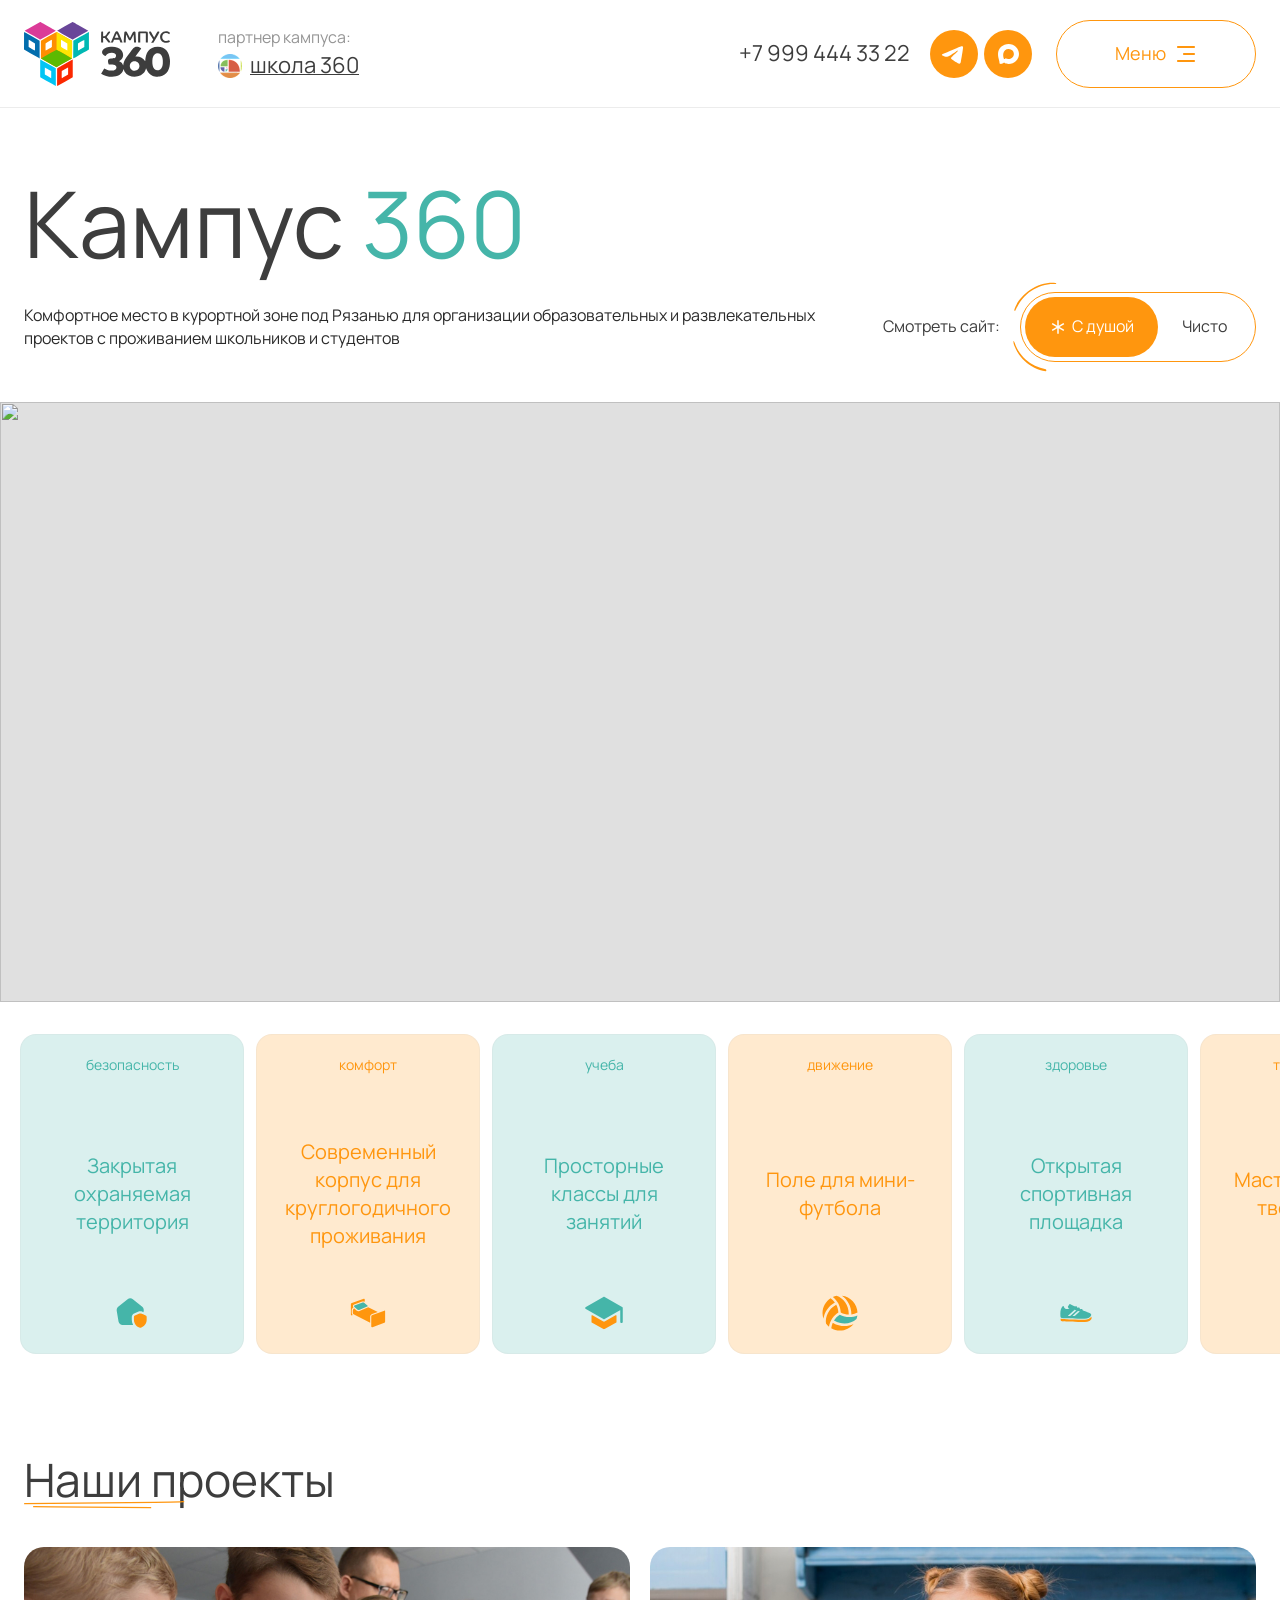
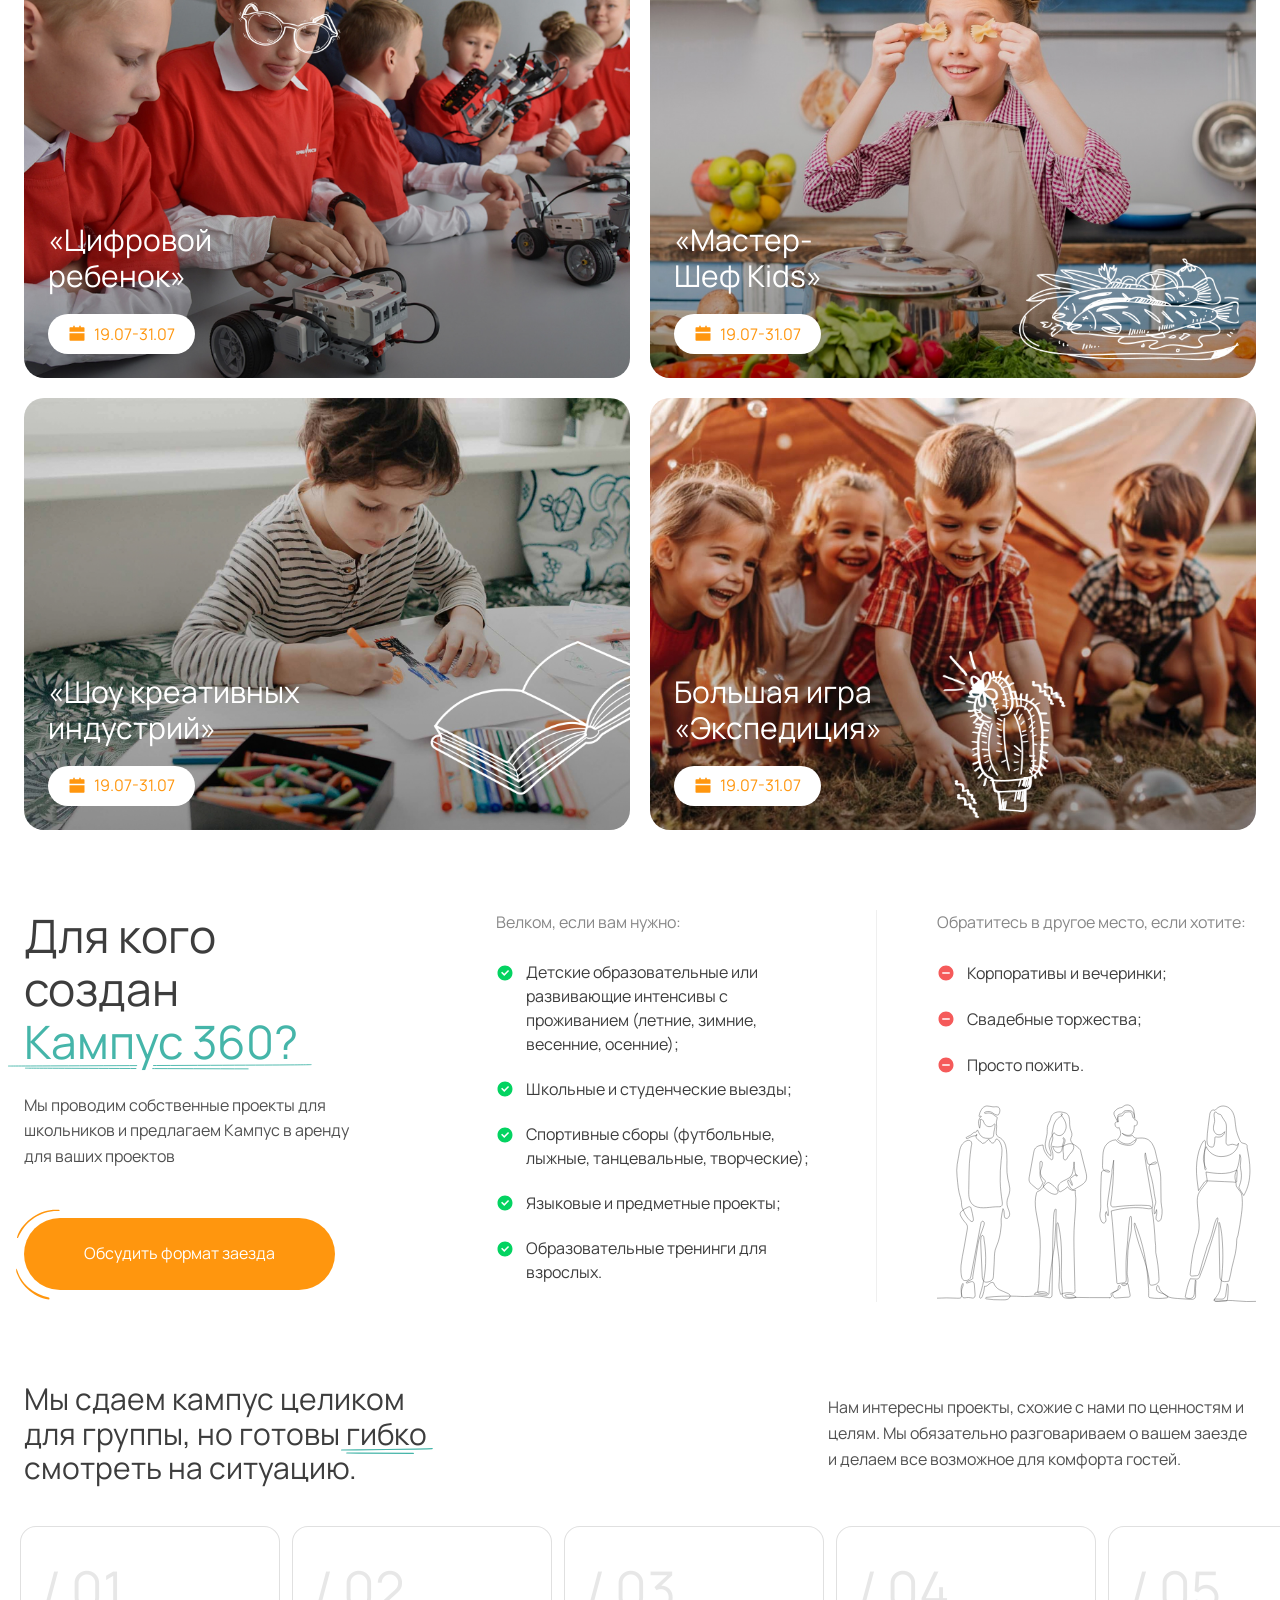
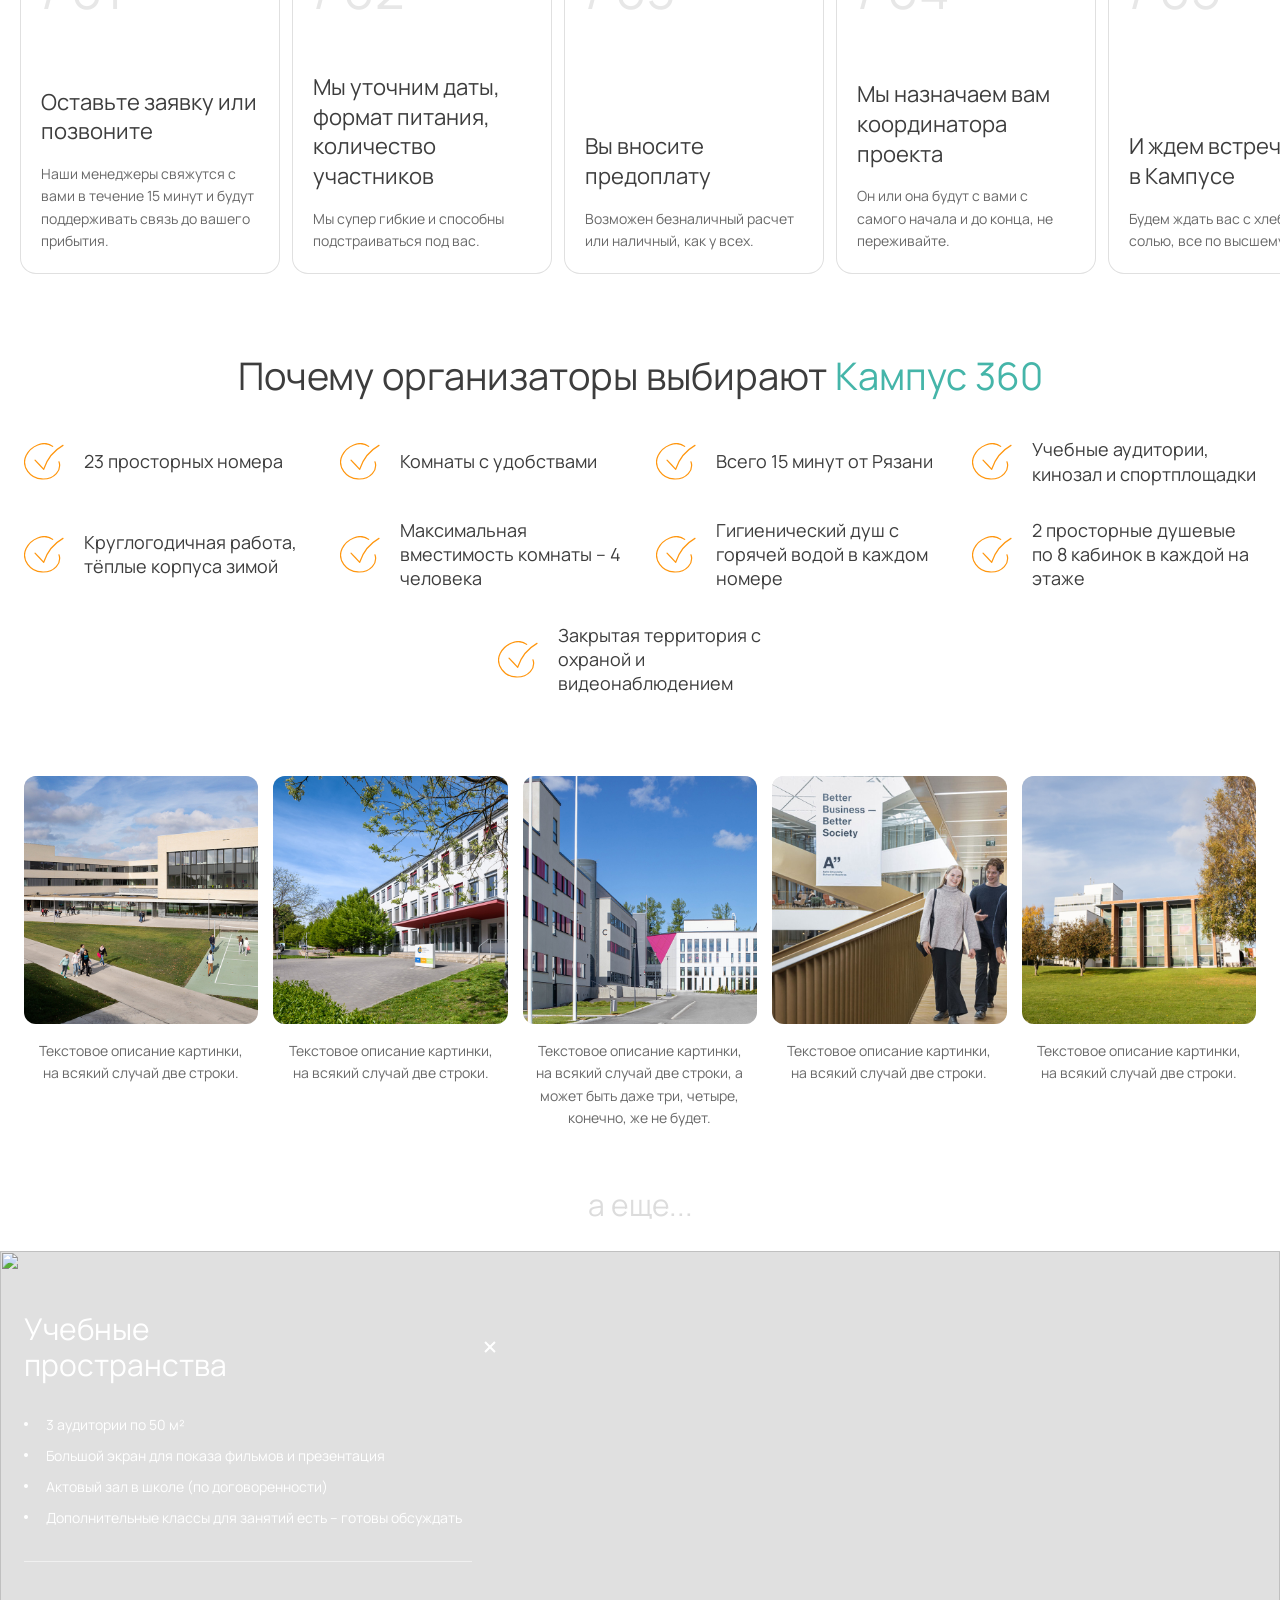
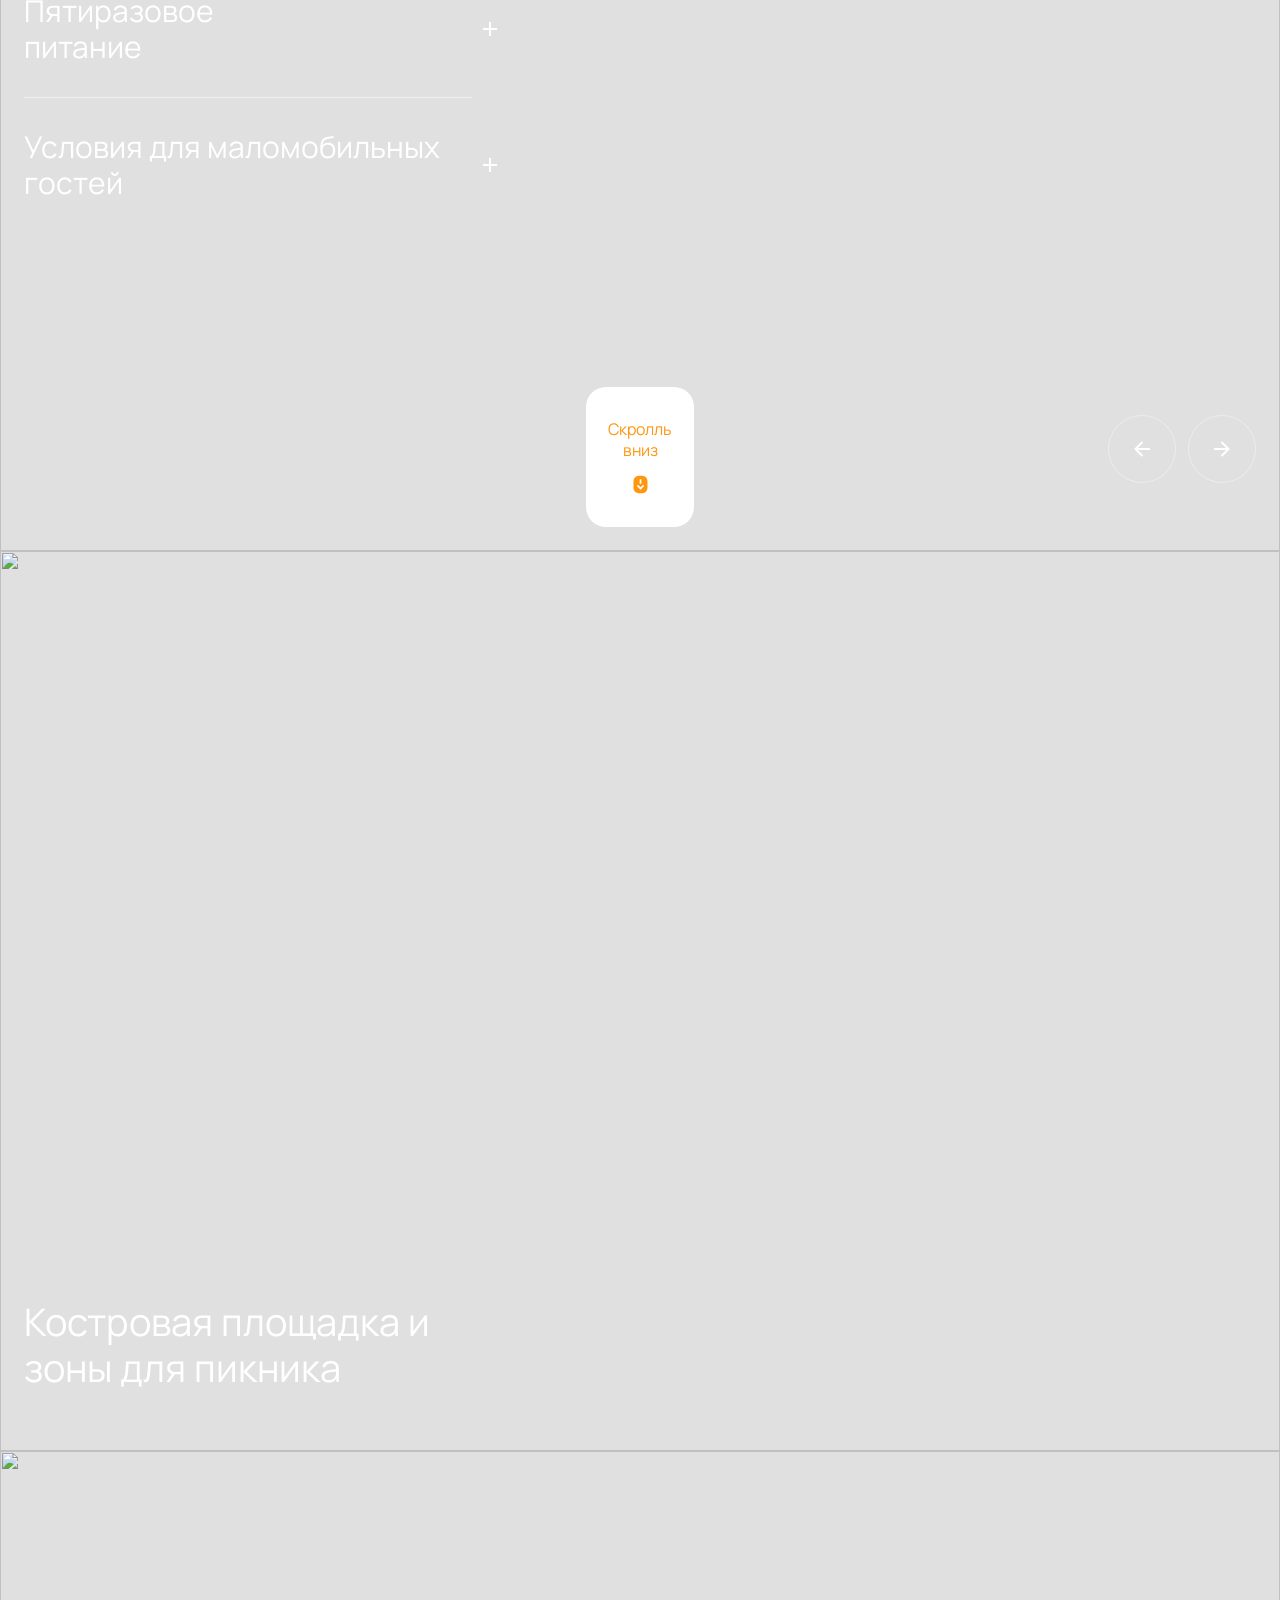
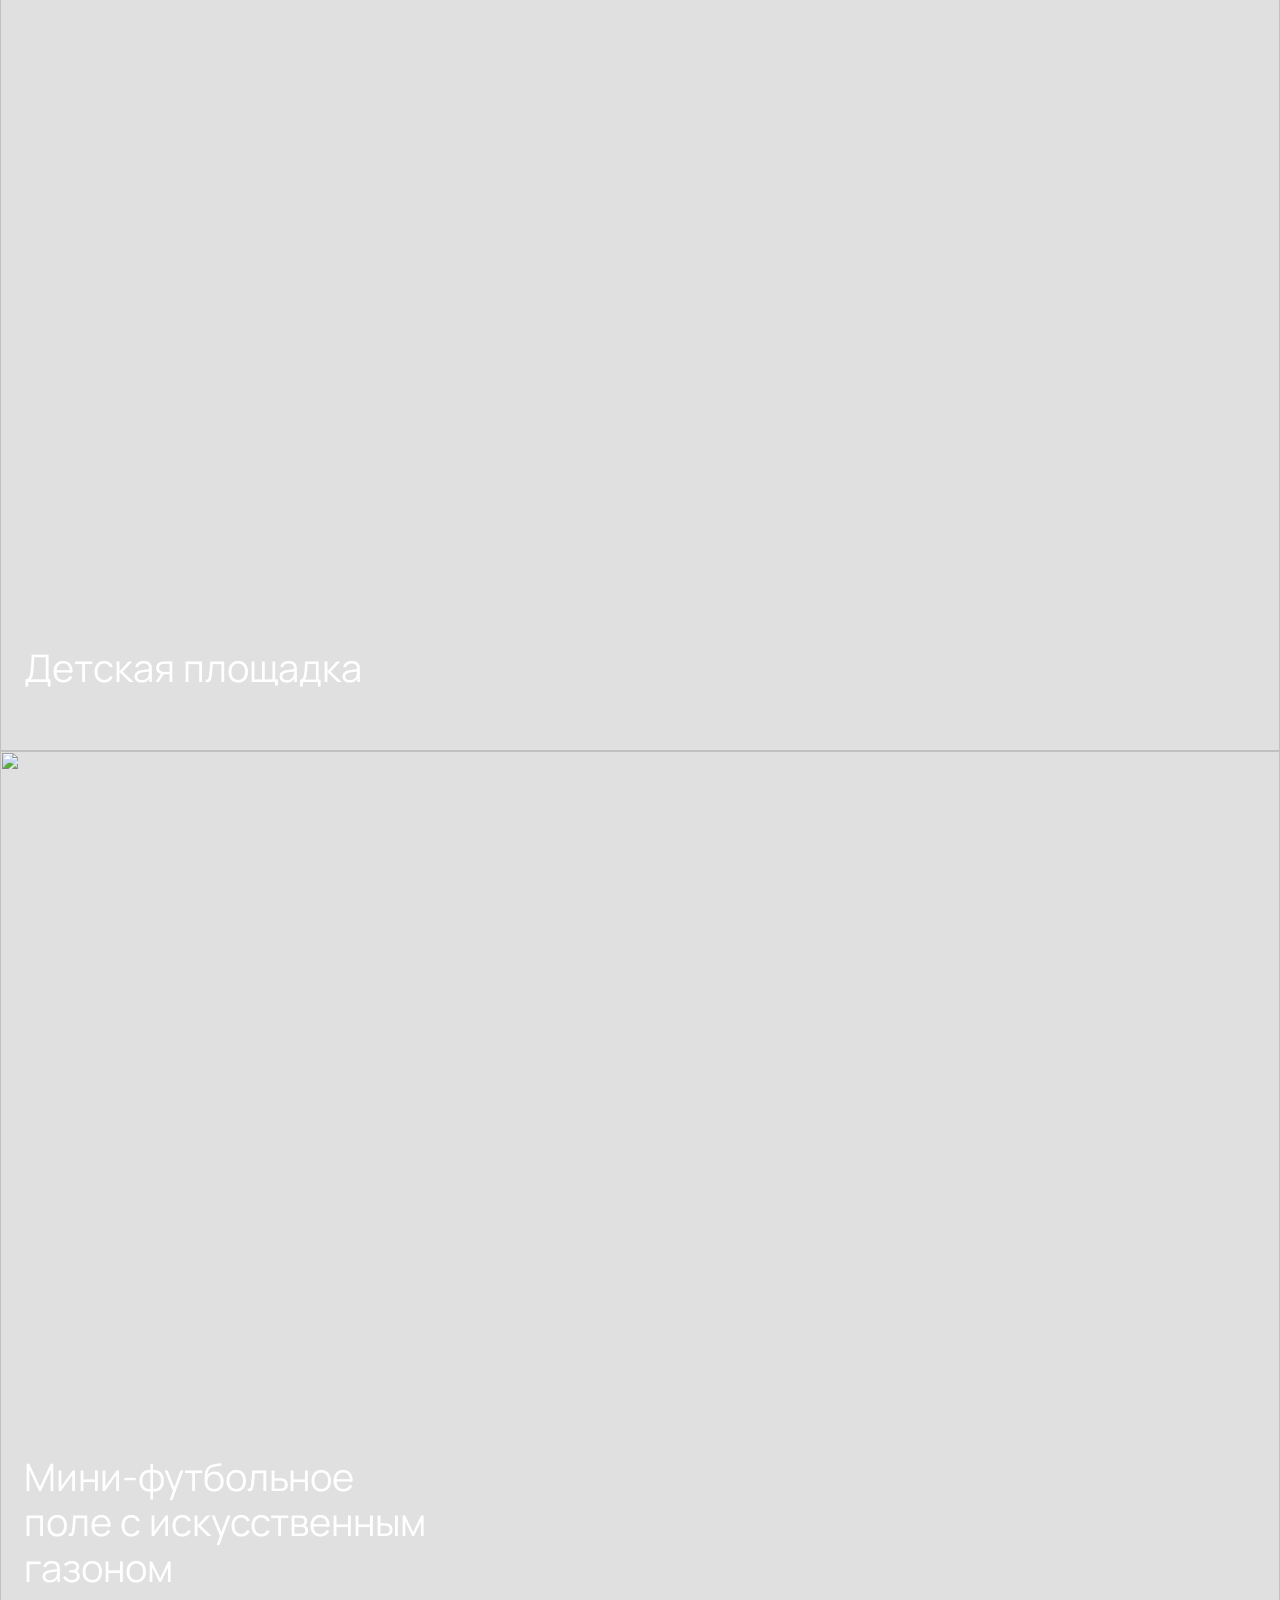
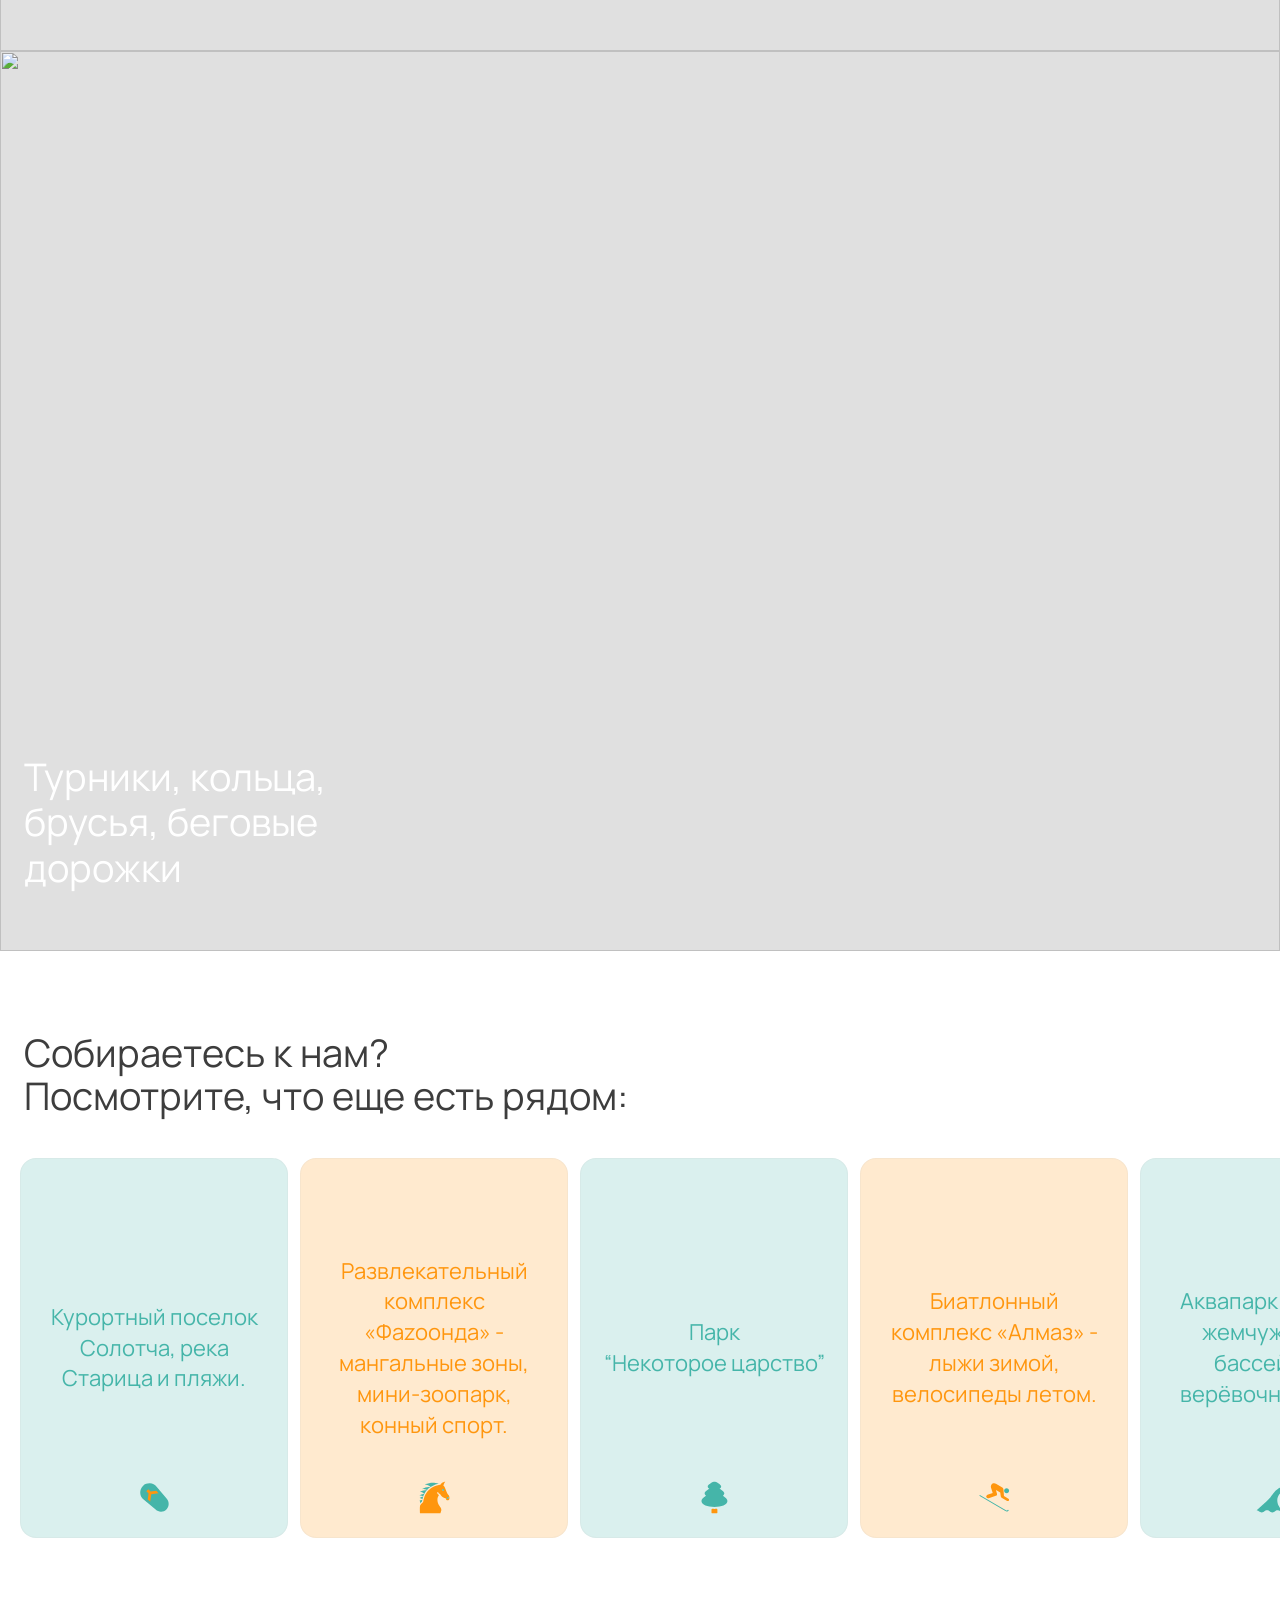
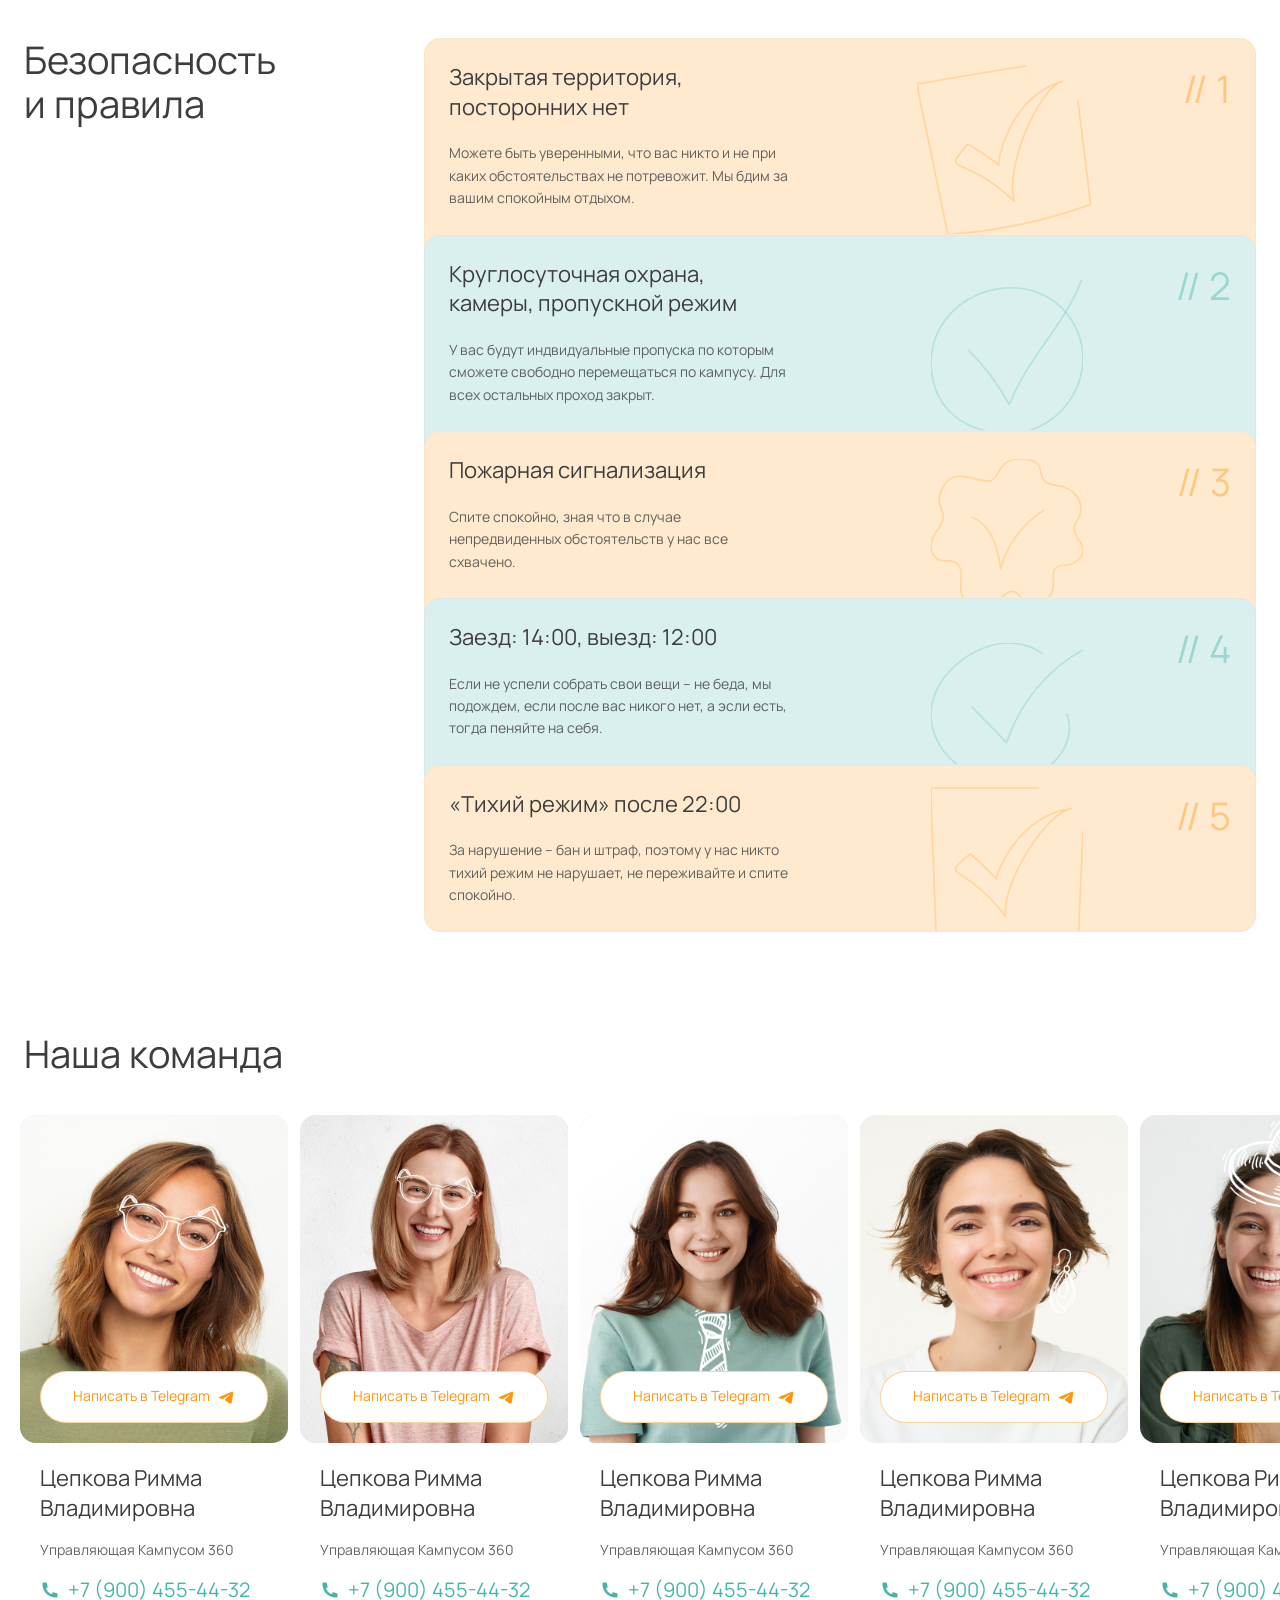
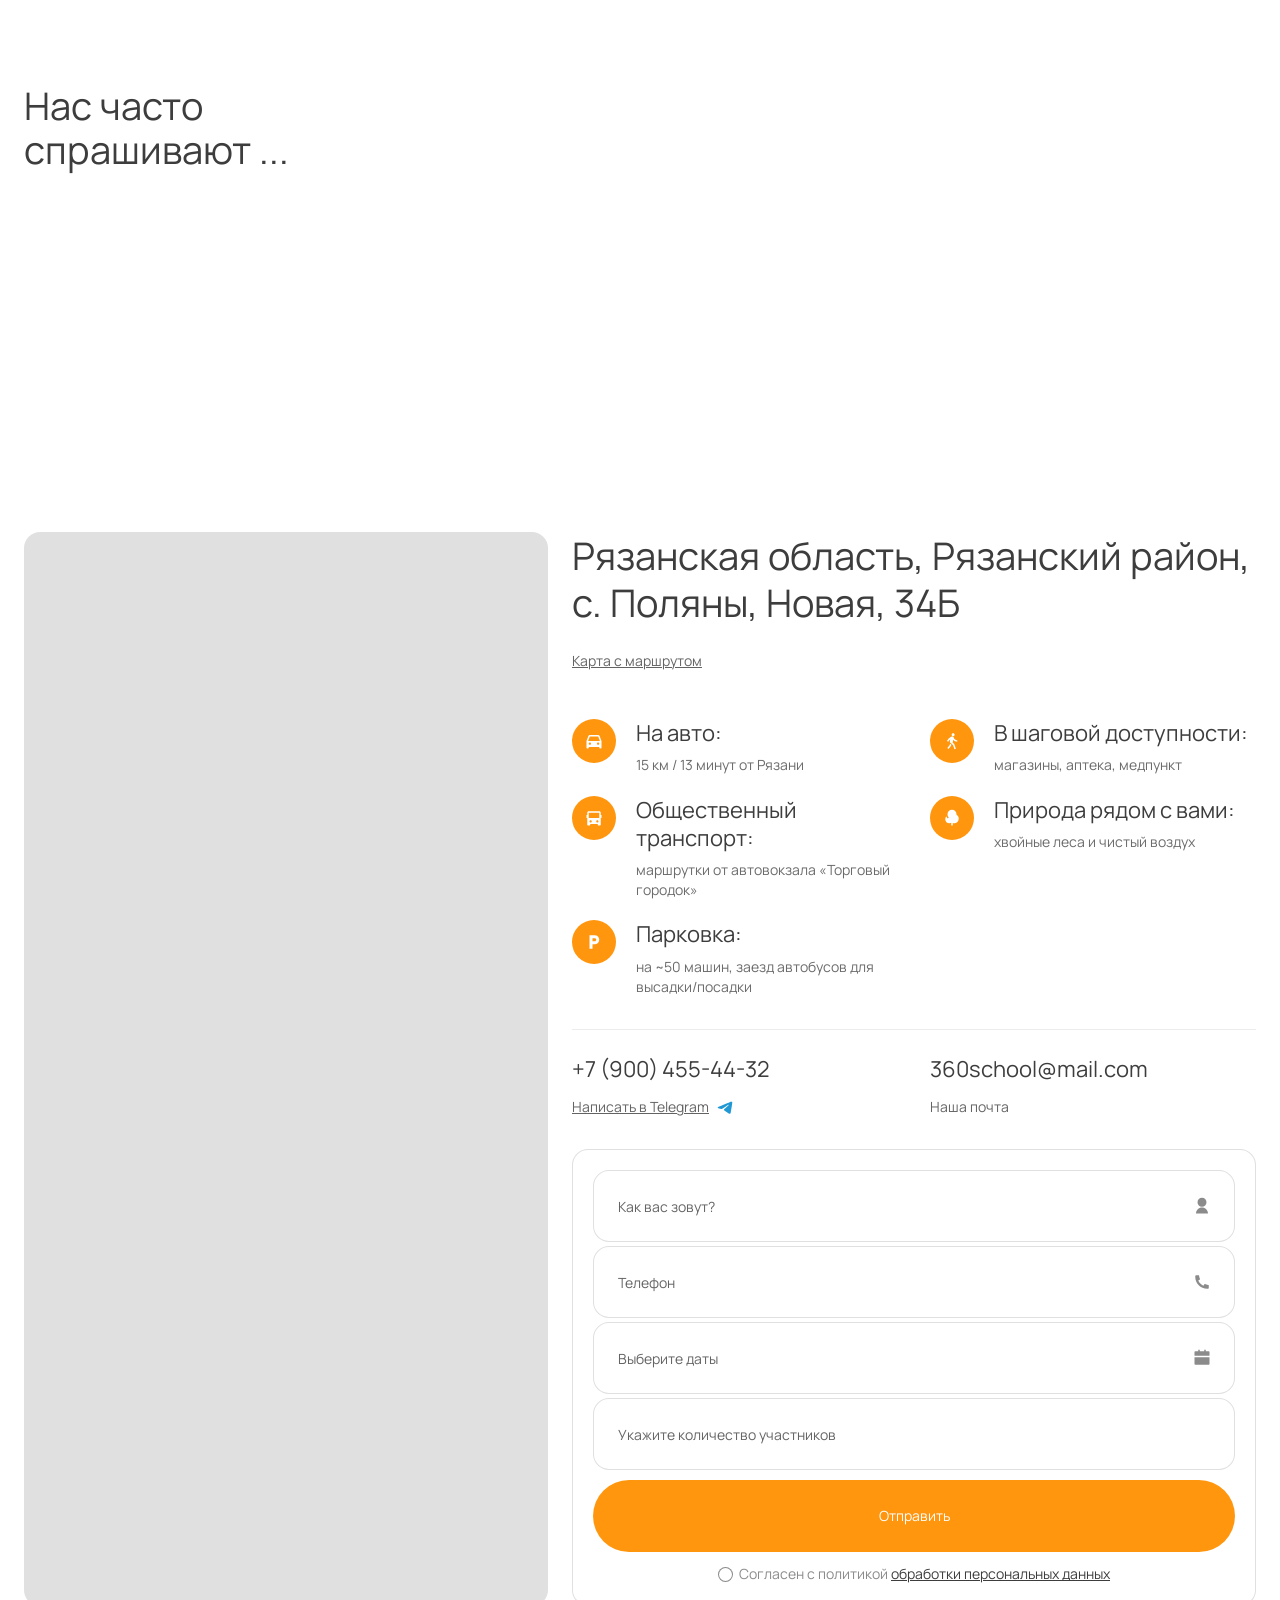
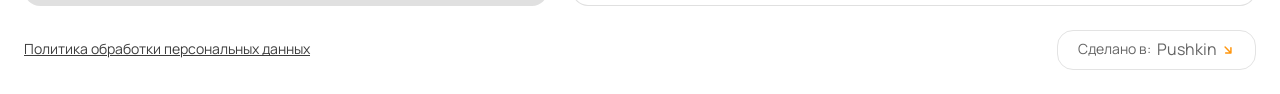
==== commit 396929c8: "Update" ====
--- a/index.html
+++ b/index.html
@@ -594,155 +594,151 @@
 
 				<section class="info_blocks block">
 					<div class="slider_block">
-						<div class="swiper">
+						<div class="cont s_w">
+							<div class="accordion">
+								<div class="accordion_item active">
+									<div class="head">
+										<div class="title">Учебные<br> пространства</div>
+
+										<svg class="icon"><use xlink:href="images/sprite.svg#ic_plus"></use></svg>
+									</div>
+
+									<div class="data" style="display: block;">
+										<div class="text_block">
+											<ul>
+												<li>3 аудитории по 50 м²</li>
+
+												<li>Большой экран для показа фильмов и презентация</li>
+
+												<li>Актовый зал в школе (по договоренности)</li>
+
+												<li>Дополнительные классы для занятий есть -- готовы обсуждать</li>
+											</ul>
+										</div>
+									</div>
+								</div>
+
+								<div class="accordion_item">
+									<div class="head">
+										<div class="title">Пятиразовое<br> питание</div>
+
+										<svg class="icon"><use xlink:href="images/sprite.svg#ic_plus"></use></svg>
+									</div>
+
+									<div class="data">
+										<div class="text_block">
+											<ul>
+												<li>3 аудитории по 50 м²</li>
+
+												<li>Большой экран для показа фильмов и презентация</li>
+
+												<li>Актовый зал в школе (по договоренности)</li>
+
+												<li>Дополнительные классы для занятий есть -- готовы обсуждать</li>
+											</ul>
+										</div>
+									</div>
+								</div>
+
+								<div class="accordion_item">
+									<div class="head">
+										<div class="title">Условия для маломобильных гостей</div>
+
+										<svg class="icon"><use xlink:href="images/sprite.svg#ic_plus"></use></svg>
+									</div>
+
+									<div class="data">
+										<div class="text_block">
+											<ul>
+												<li>3 аудитории по 50 м²</li>
+
+												<li>Большой экран для показа фильмов и презентация</li>
+
+												<li>Актовый зал в школе (по договоренности)</li>
+
+												<li>Дополнительные классы для занятий есть -- готовы обсуждать</li>
+											</ul>
+										</div>
+									</div>
+								</div>
+							</div>
+						</div>
+
+						<div class="swiper swiper1 show">
 							<div class="swiper-wrapper">
 								<div class="swiper-slide">
-									<div class="cont s_w">
-										<div class="accordion">
-											<div class="accordion_item">
-												<div class="head">
-													<div class="title">Учебные<br> пространства</div>
-
-													<svg class="icon"><use xlink:href="images/sprite.svg#ic_plus"></use></svg>
-												</div>
-
-												<div class="data">
-													<div class="text_block">
-														<ul>
-															<li>3 аудитории по 50 м²</li>
-
-															<li>Большой экран для показа фильмов и презентация</li>
-
-															<li>Актовый зал в школе (по договоренности)</li>
-
-															<li>Дополнительные классы для занятий есть -- готовы обсуждать</li>
-														</ul>
-													</div>
-												</div>
-											</div>
-
-											<div class="accordion_item">
-												<div class="head">
-													<div class="title">Пятиразовое<br> питание</div>
-
-													<svg class="icon"><use xlink:href="images/sprite.svg#ic_plus"></use></svg>
-												</div>
-
-												<div class="data">
-													<div class="text_block">
-														<ul>
-															<li>3 аудитории по 50 м²</li>
-
-															<li>Большой экран для показа фильмов и презентация</li>
-
-															<li>Актовый зал в школе (по договоренности)</li>
-
-															<li>Дополнительные классы для занятий есть -- готовы обсуждать</li>
-														</ul>
-													</div>
-												</div>
-											</div>
-
-											<div class="accordion_item">
-												<div class="head">
-													<div class="title">Условия для маломобильных гостей</div>
-
-													<svg class="icon"><use xlink:href="images/sprite.svg#ic_plus"></use></svg>
-												</div>
-
-												<div class="data">
-													<div class="text_block">
-														<ul>
-															<li>3 аудитории по 50 м²</li>
-
-															<li>Большой экран для показа фильмов и презентация</li>
-
-															<li>Актовый зал в школе (по договоренности)</li>
-
-															<li>Дополнительные классы для занятий есть -- готовы обсуждать</li>
-														</ul>
-													</div>
-												</div>
-											</div>
-										</div>
-									</div>
-
 									<picture class="image">
 										<img src="images/tmp/info_block_slider_image.jpg" alt="" loading="lazy" class="cover">
 									</picture>
 								</div>
 
 								<div class="swiper-slide">
-									<div class="cont s_w">
-										<div class="accordion">
-											<div class="accordion_item">
-												<div class="head">
-													<div class="title">Учебные<br> пространства</div>
-
-													<svg class="icon"><use xlink:href="images/sprite.svg#ic_plus"></use></svg>
-												</div>
-
-												<div class="data">
-													<div class="text_block">
-														<ul>
-															<li>3 аудитории по 50 м²</li>
-
-															<li>Большой экран для показа фильмов и презентация</li>
-
-															<li>Актовый зал в школе (по договоренности)</li>
-
-															<li>Дополнительные классы для занятий есть -- готовы обсуждать</li>
-														</ul>
-													</div>
-												</div>
-											</div>
-
-											<div class="accordion_item">
-												<div class="head">
-													<div class="title">Пятиразовое<br> питание</div>
-
-													<svg class="icon"><use xlink:href="images/sprite.svg#ic_plus"></use></svg>
-												</div>
-
-												<div class="data">
-													<div class="text_block">
-														<ul>
-															<li>3 аудитории по 50 м²</li>
-
-															<li>Большой экран для показа фильмов и презентация</li>
-
-															<li>Актовый зал в школе (по договоренности)</li>
-
-															<li>Дополнительные классы для занятий есть -- готовы обсуждать</li>
-														</ul>
-													</div>
-												</div>
-											</div>
-
-											<div class="accordion_item">
-												<div class="head">
-													<div class="title">Условия для маломобильных гостей</div>
-
-													<svg class="icon"><use xlink:href="images/sprite.svg#ic_plus"></use></svg>
-												</div>
-
-												<div class="data">
-													<div class="text_block">
-														<ul>
-															<li>3 аудитории по 50 м²</li>
-
-															<li>Большой экран для показа фильмов и презентация</li>
-
-															<li>Актовый зал в школе (по договоренности)</li>
-
-															<li>Дополнительные классы для занятий есть -- готовы обсуждать</li>
-														</ul>
-													</div>
-												</div>
-											</div>
-										</div>
-									</div>
-
+									<picture class="image">
+										<img src="images/tmp/info_block_slider_image.jpg" alt="" loading="lazy" class="cover">
+									</picture>
+								</div>
+
+								<div class="swiper-slide">
+									<picture class="image">
+										<img src="images/tmp/info_block_slider_image.jpg" alt="" loading="lazy" class="cover">
+									</picture>
+								</div>
+							</div>
+
+							<button class="swiper-button-prev">
+								<svg class="icon"><use xlink:href="images/sprite.svg#ic_arrow_hor"></use></svg>
+							</button>
+
+							<button class="swiper-button-next">
+								<svg class="icon"><use xlink:href="images/sprite.svg#ic_arrow_hor"></use></svg>
+							</button>
+						</div>
+
+						<div class="swiper swiper2">
+							<div class="swiper-wrapper">
+								<div class="swiper-slide">
+									<picture class="image">
+										<img src="images/tmp/info_block_slider_image.jpg" alt="" loading="lazy" class="cover">
+									</picture>
+								</div>
+
+								<div class="swiper-slide">
+									<picture class="image">
+										<img src="images/tmp/info_block_slider_image.jpg" alt="" loading="lazy" class="cover">
+									</picture>
+								</div>
+
+								<div class="swiper-slide">
+									<picture class="image">
+										<img src="images/tmp/info_block_slider_image.jpg" alt="" loading="lazy" class="cover">
+									</picture>
+								</div>
+							</div>
+
+							<button class="swiper-button-prev">
+								<svg class="icon"><use xlink:href="images/sprite.svg#ic_arrow_hor"></use></svg>
+							</button>
+
+							<button class="swiper-button-next">
+								<svg class="icon"><use xlink:href="images/sprite.svg#ic_arrow_hor"></use></svg>
+							</button>
+						</div>
+
+						<div class="swiper swiper3">
+							<div class="swiper-wrapper">
+								<div class="swiper-slide">
+									<picture class="image">
+										<img src="images/tmp/info_block_slider_image.jpg" alt="" loading="lazy" class="cover">
+									</picture>
+								</div>
+
+								<div class="swiper-slide">
+									<picture class="image">
+										<img src="images/tmp/info_block_slider_image.jpg" alt="" loading="lazy" class="cover">
+									</picture>
+								</div>
+
+								<div class="swiper-slide">
 									<picture class="image">
 										<img src="images/tmp/info_block_slider_image.jpg" alt="" loading="lazy" class="cover">
 									</picture>
--- a/css/styles.css
+++ b/css/styles.css
@@ -2533,6 +2533,26 @@
 }
 
 
+.info_blocks .slider_block .swiper
+{
+    position: absolute;
+    inset: 0;
+
+    z-index: 1;
+    transition: opacity .2s linear;
+
+    opacity: 0;
+}
+
+
+.info_blocks .slider_block .swiper.show
+{
+    z-index: 2;
+
+    opacity: 1;
+}
+
+
 .info_blocks .slider_block .swiper-button-next,
 .info_blocks .slider_block .swiper-button-prev
 {
@@ -2565,6 +2585,7 @@
     padding-block: var(--outside_gap_s);
 
     z-index: 3;
+    pointer-events: none;
 }
 
 
@@ -2583,6 +2604,8 @@
 {
     width: 478px;
     max-width: 100%;
+
+    pointer-events: auto;
 
     color: var(--light_color);
 }
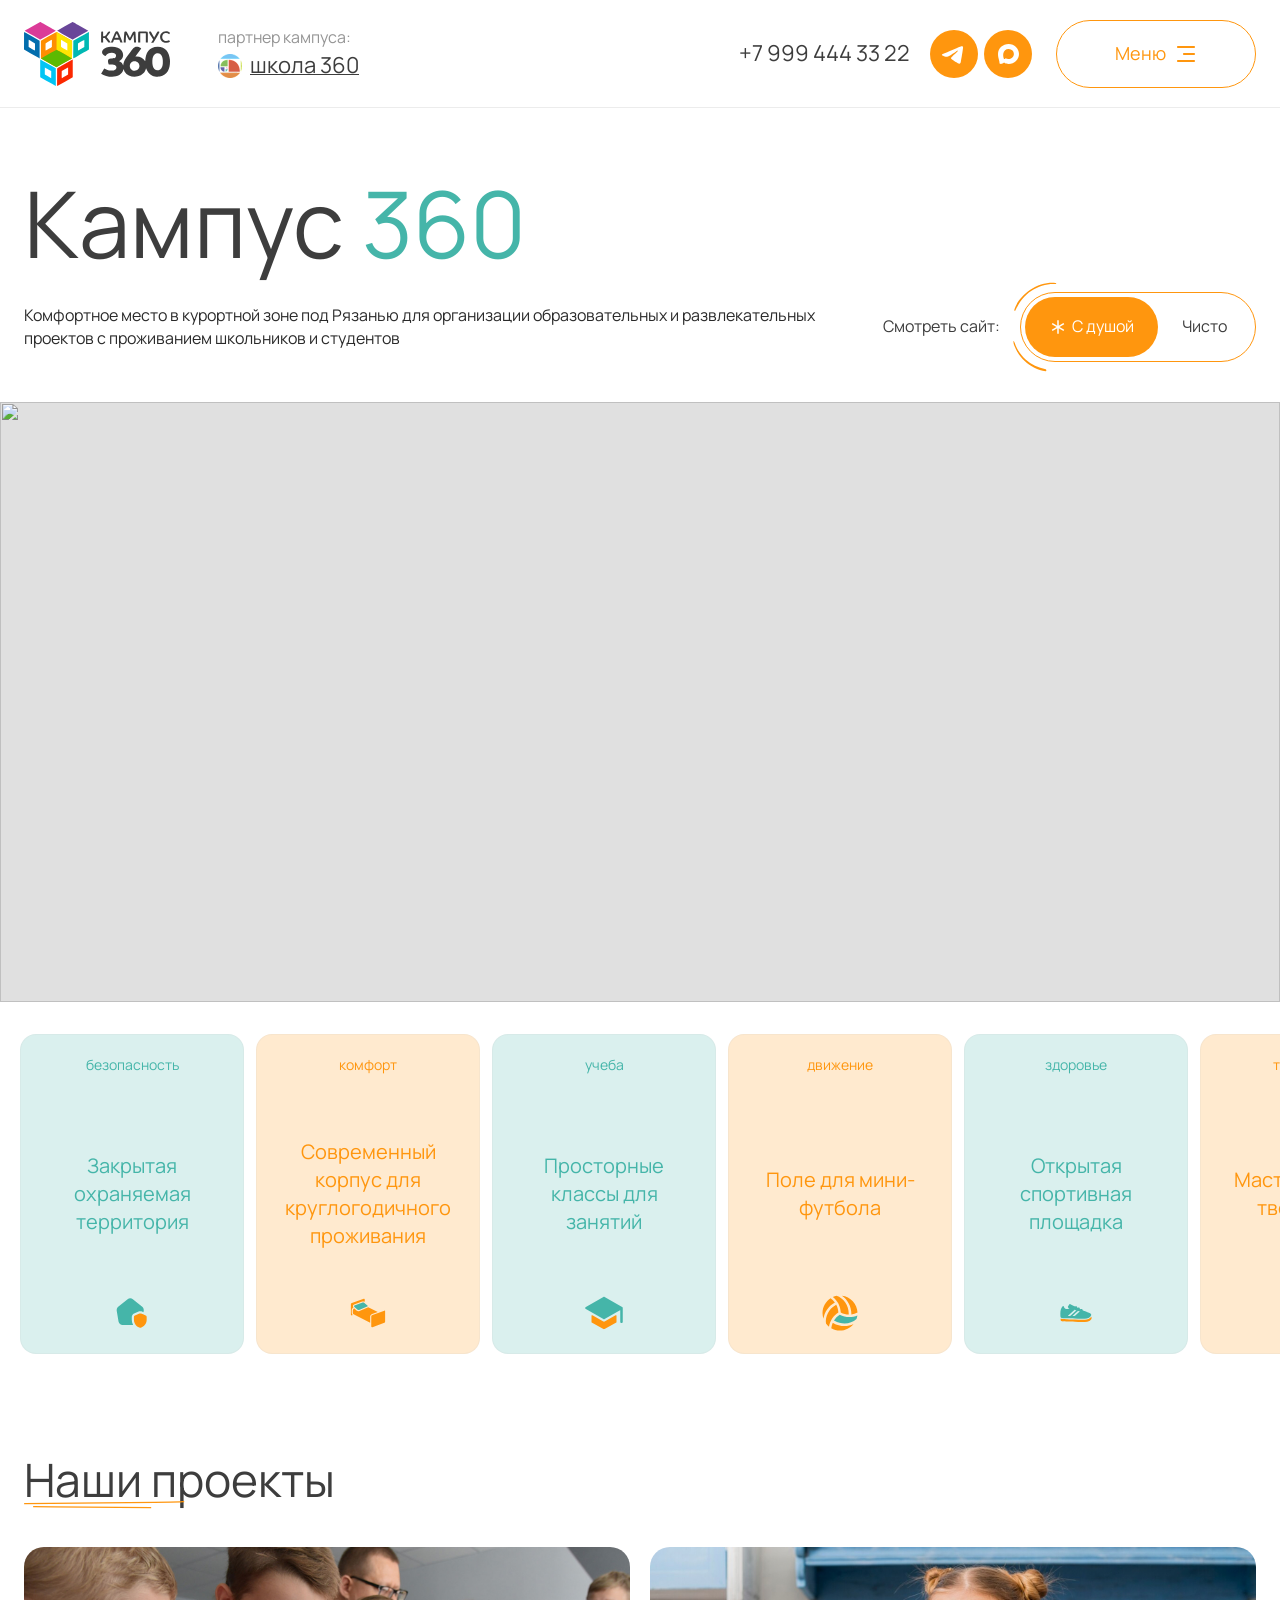
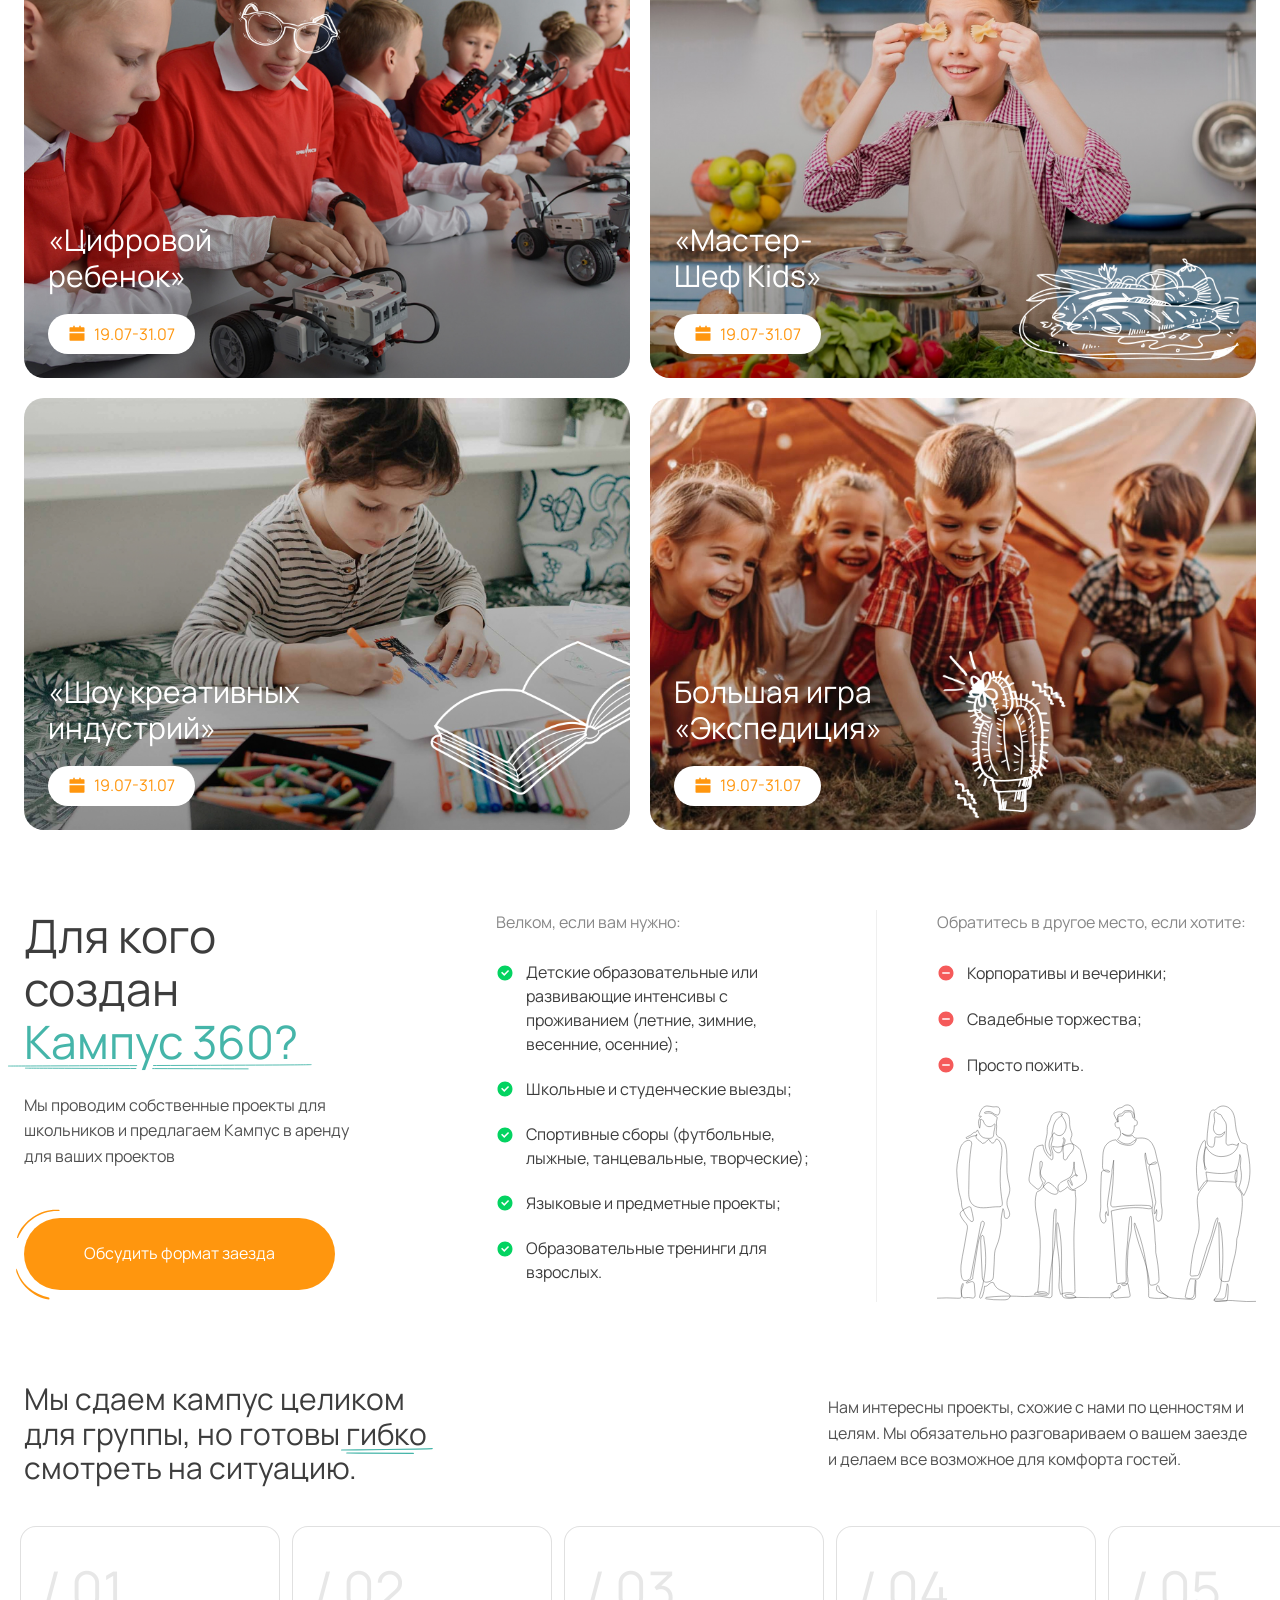
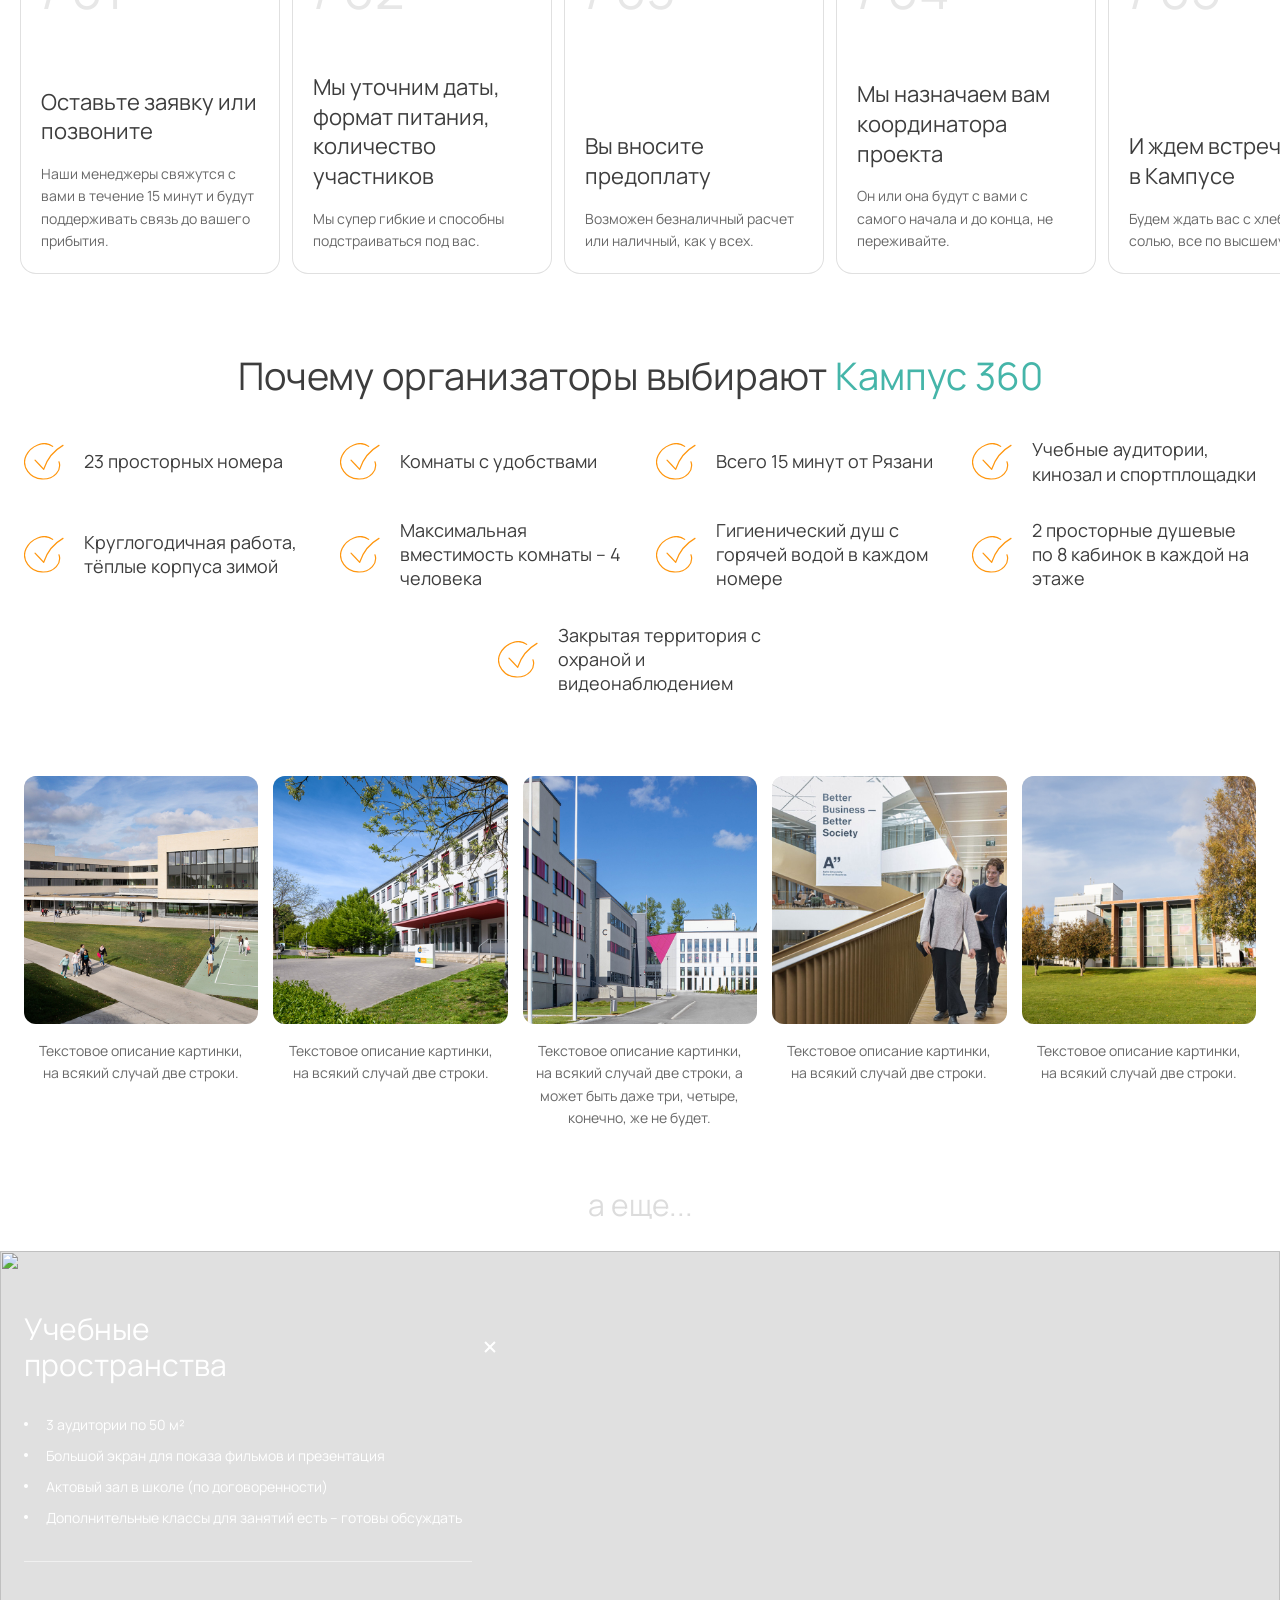
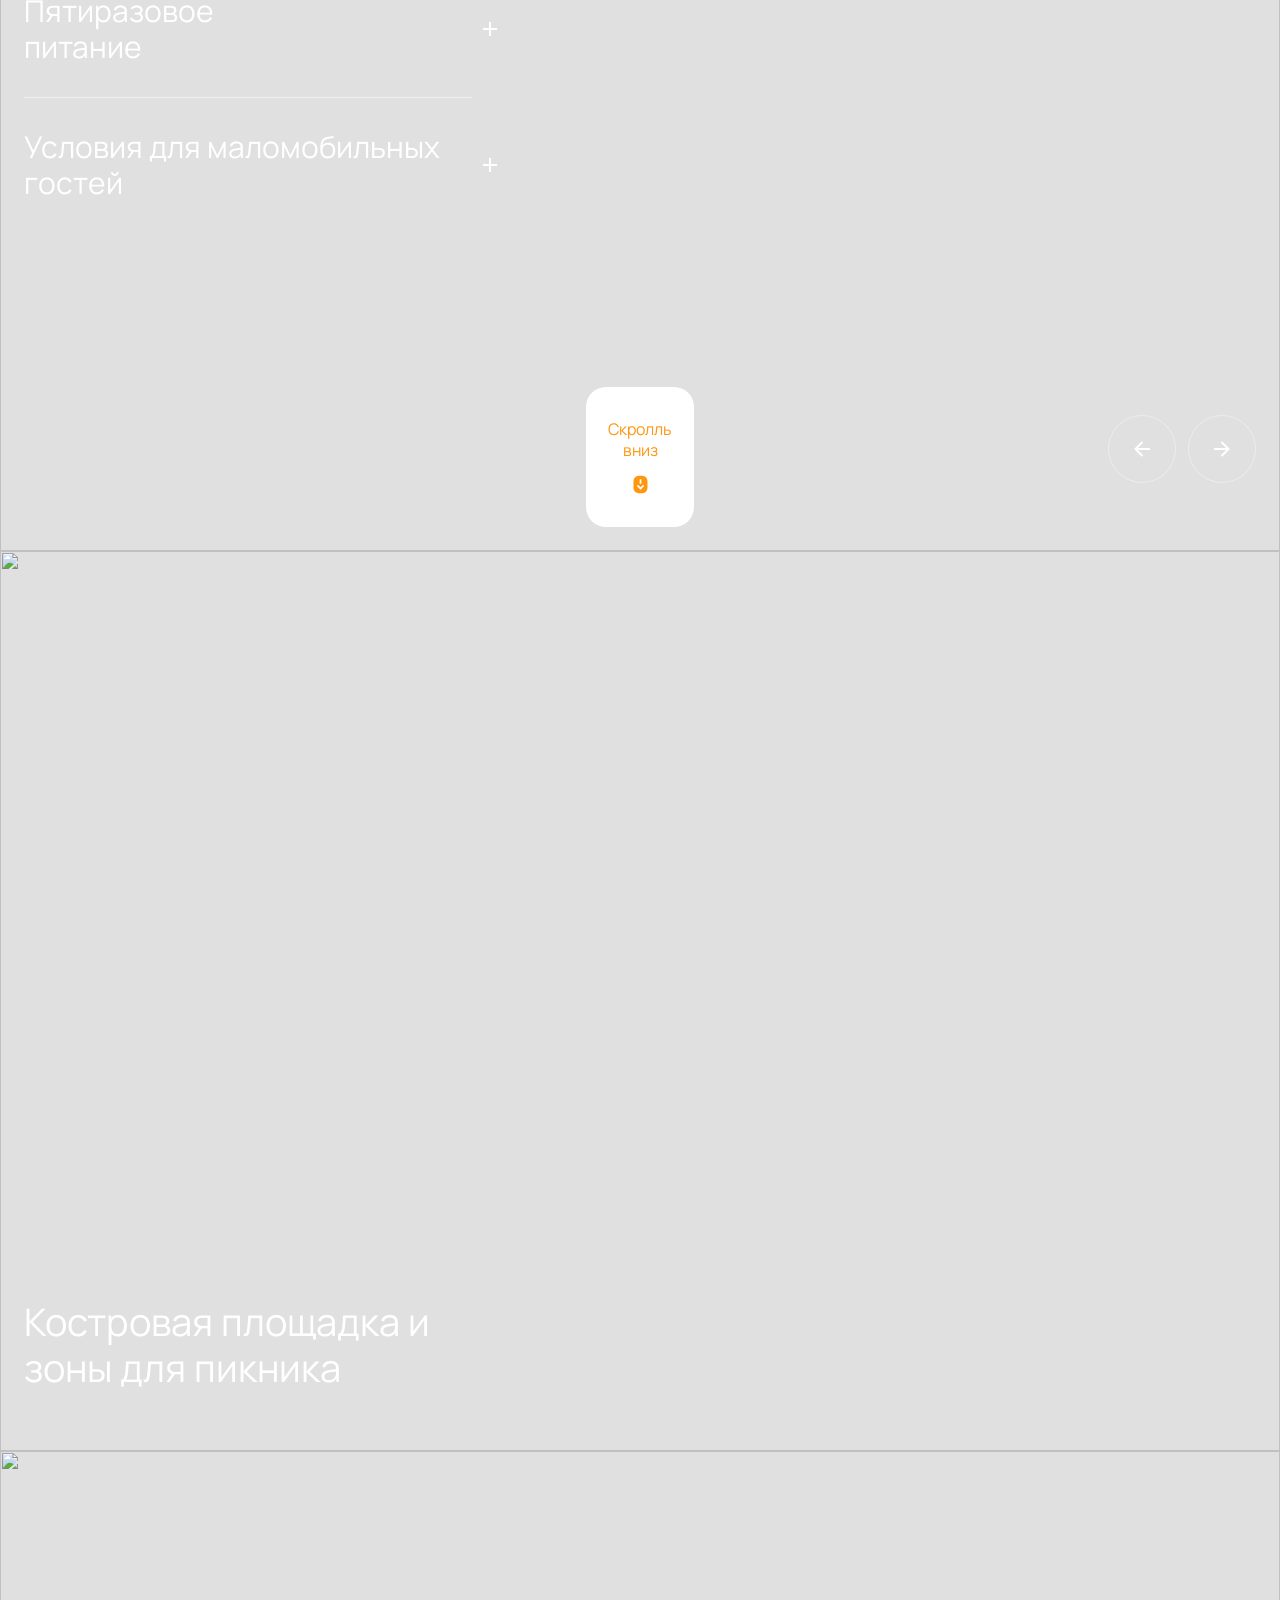
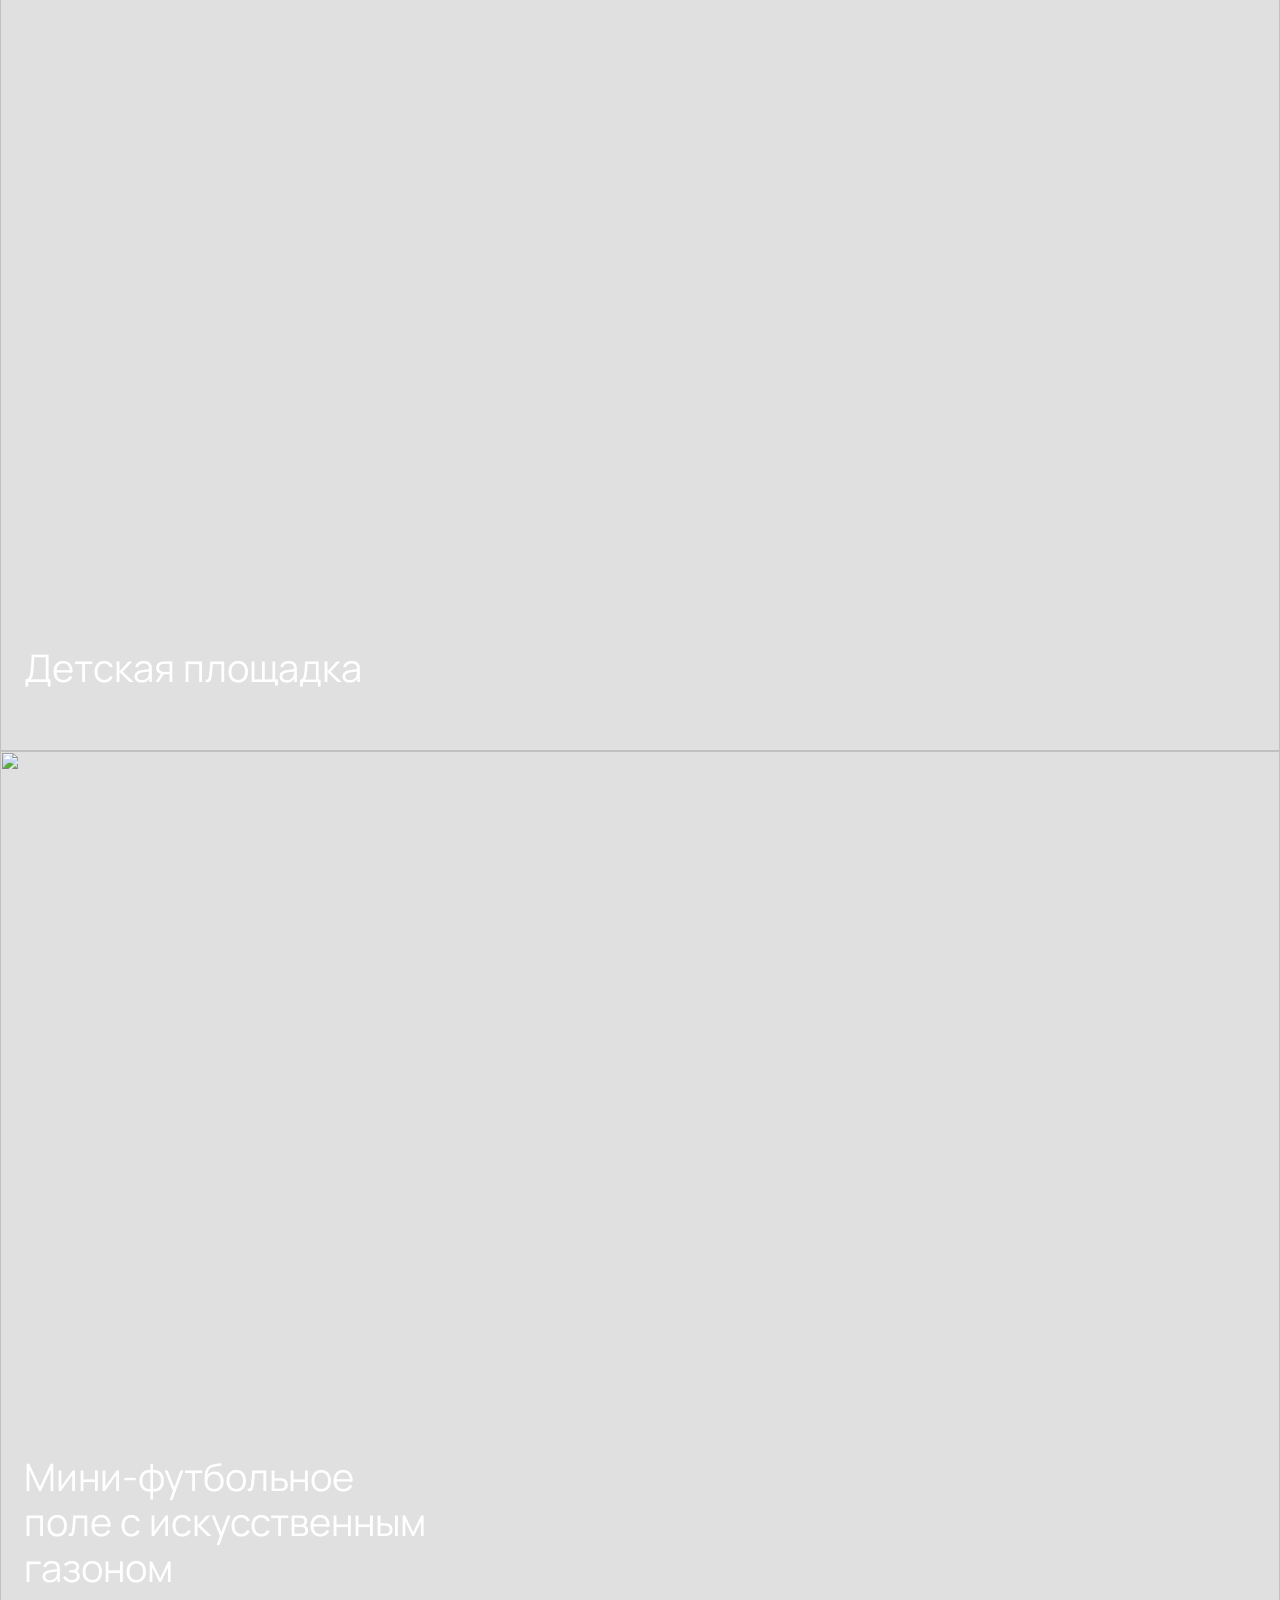
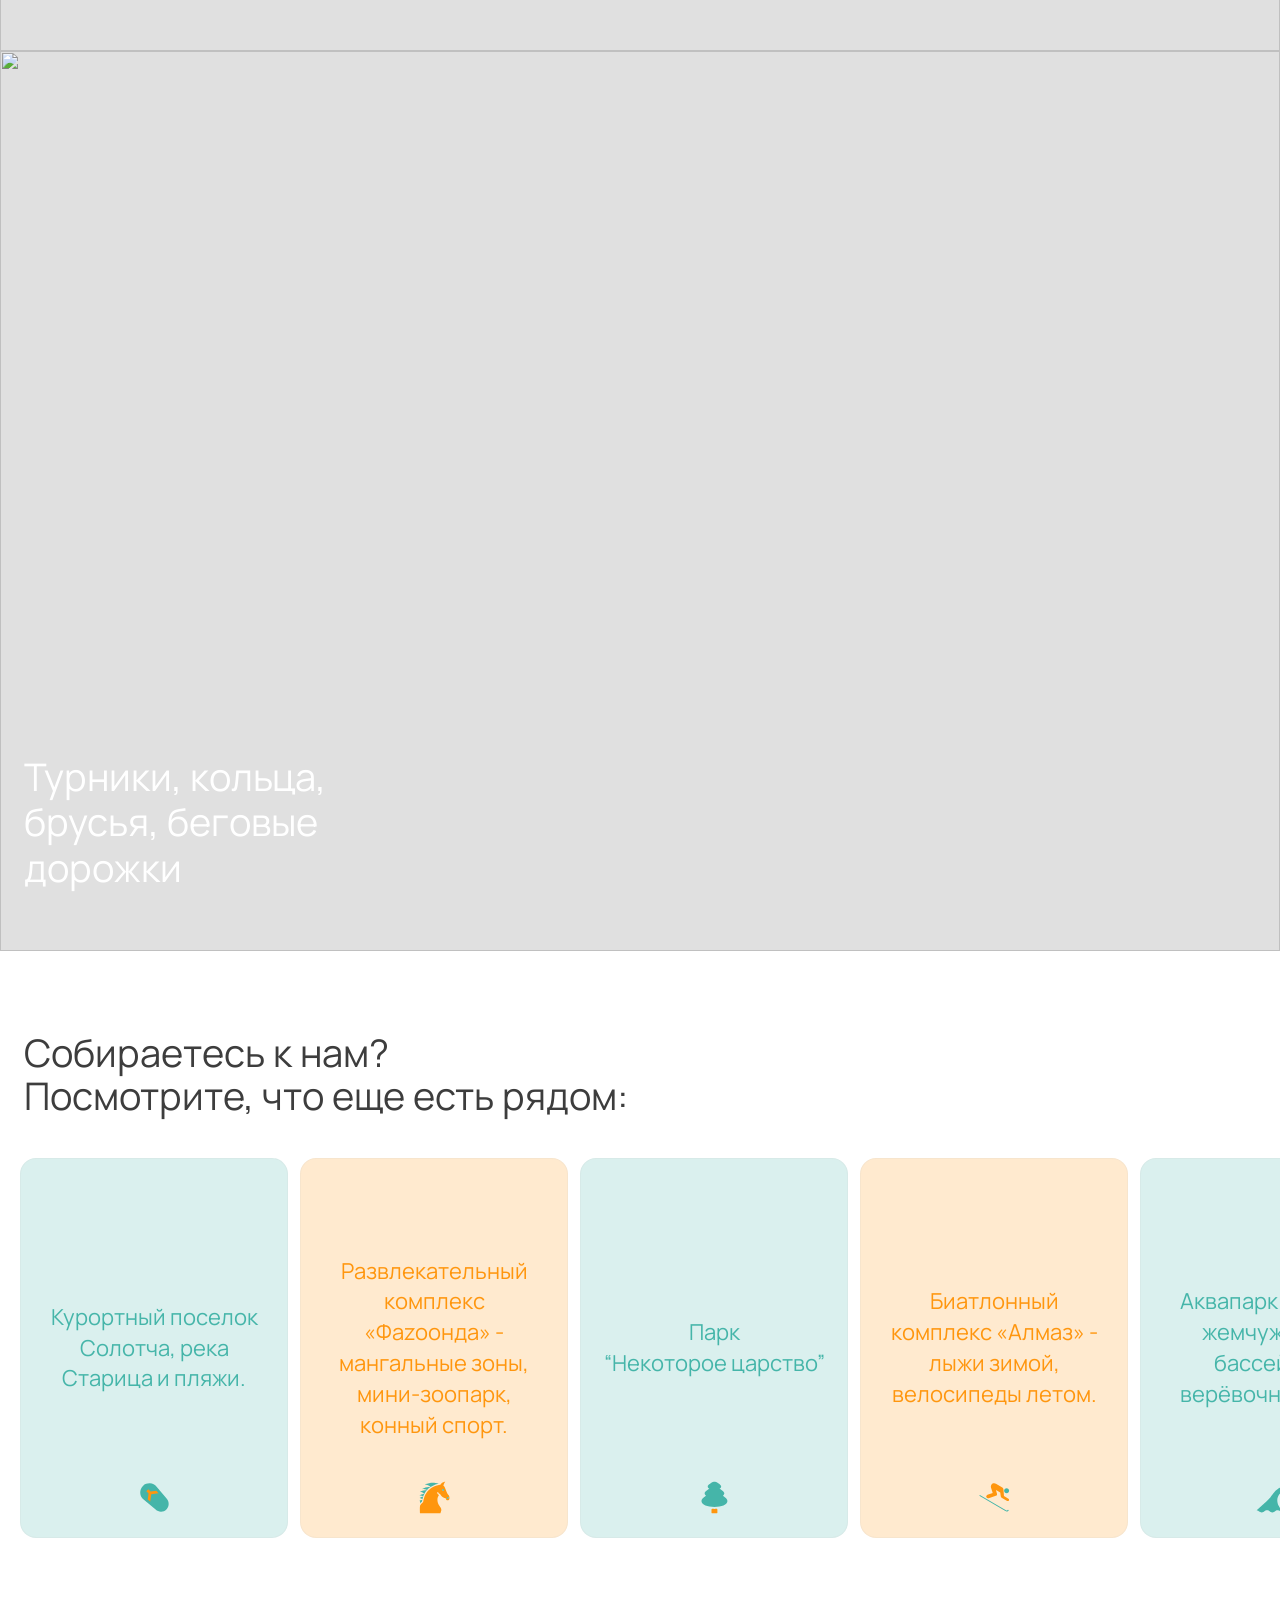
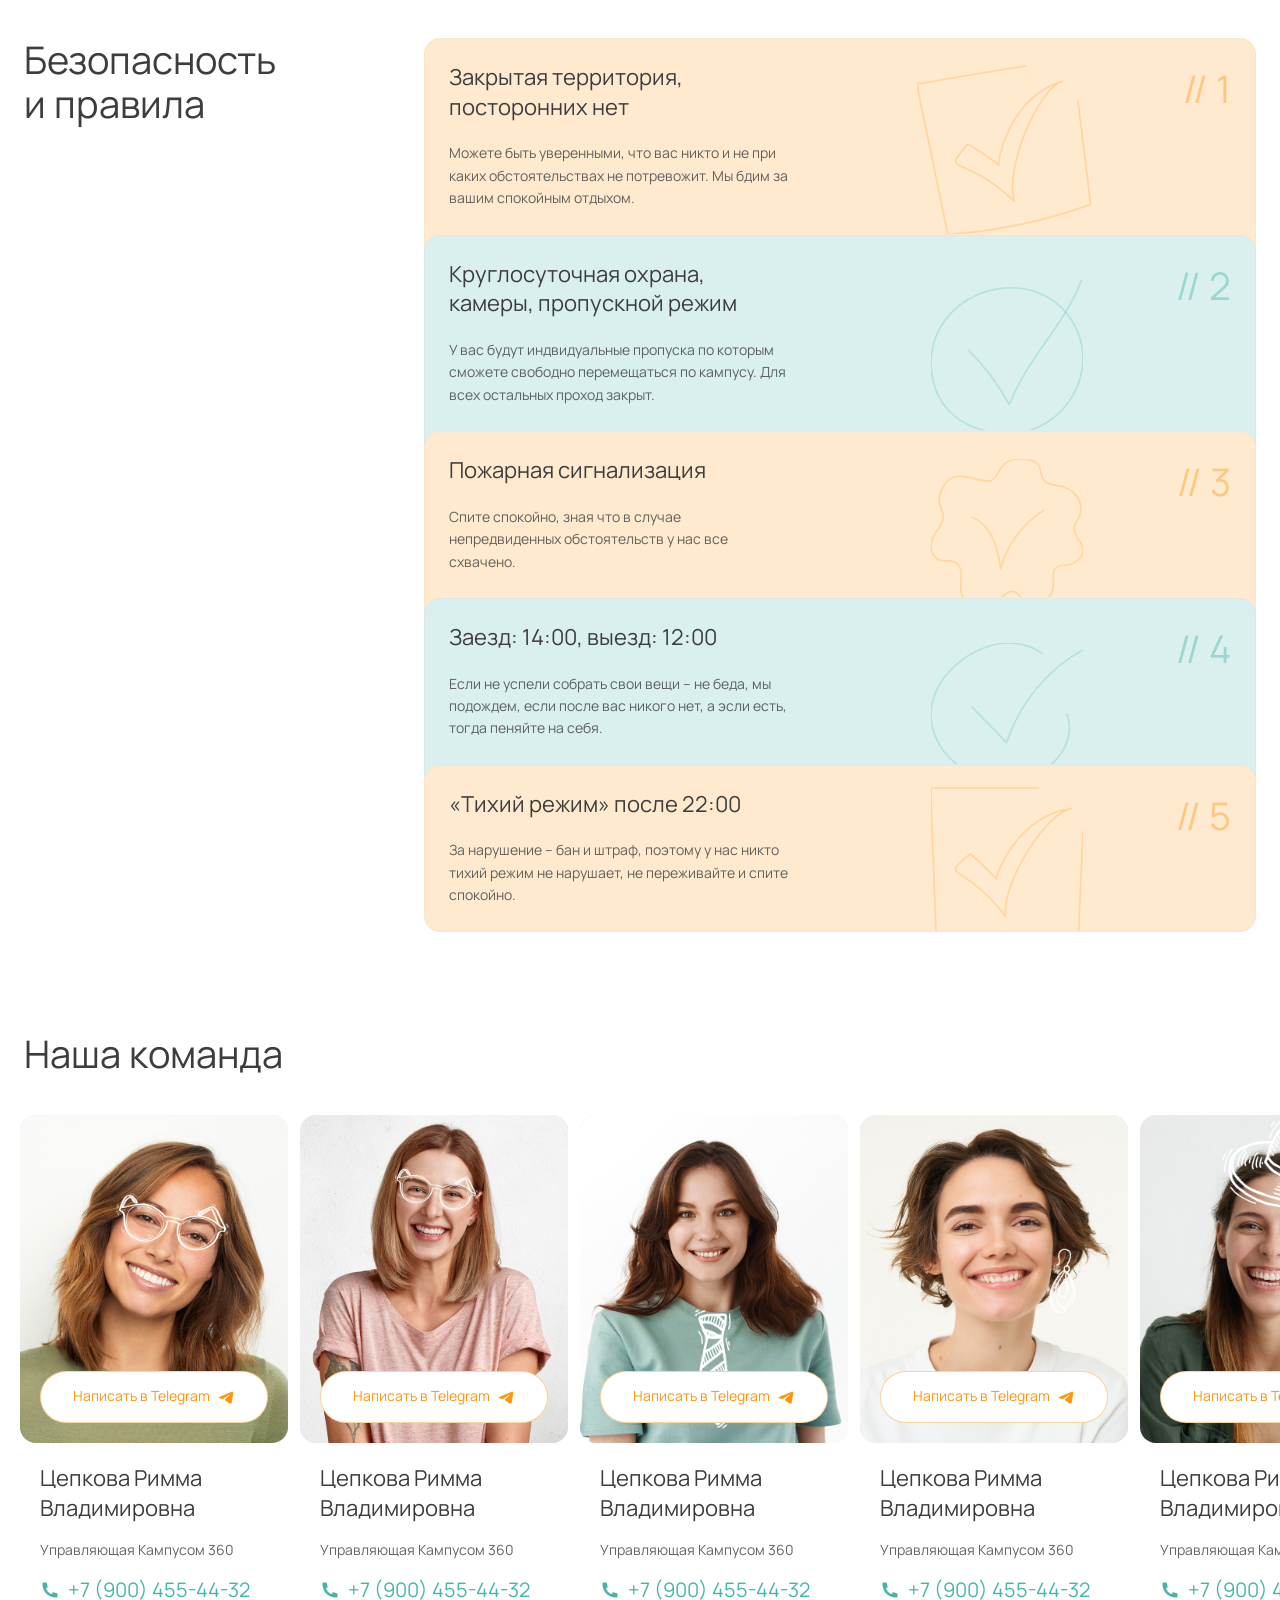
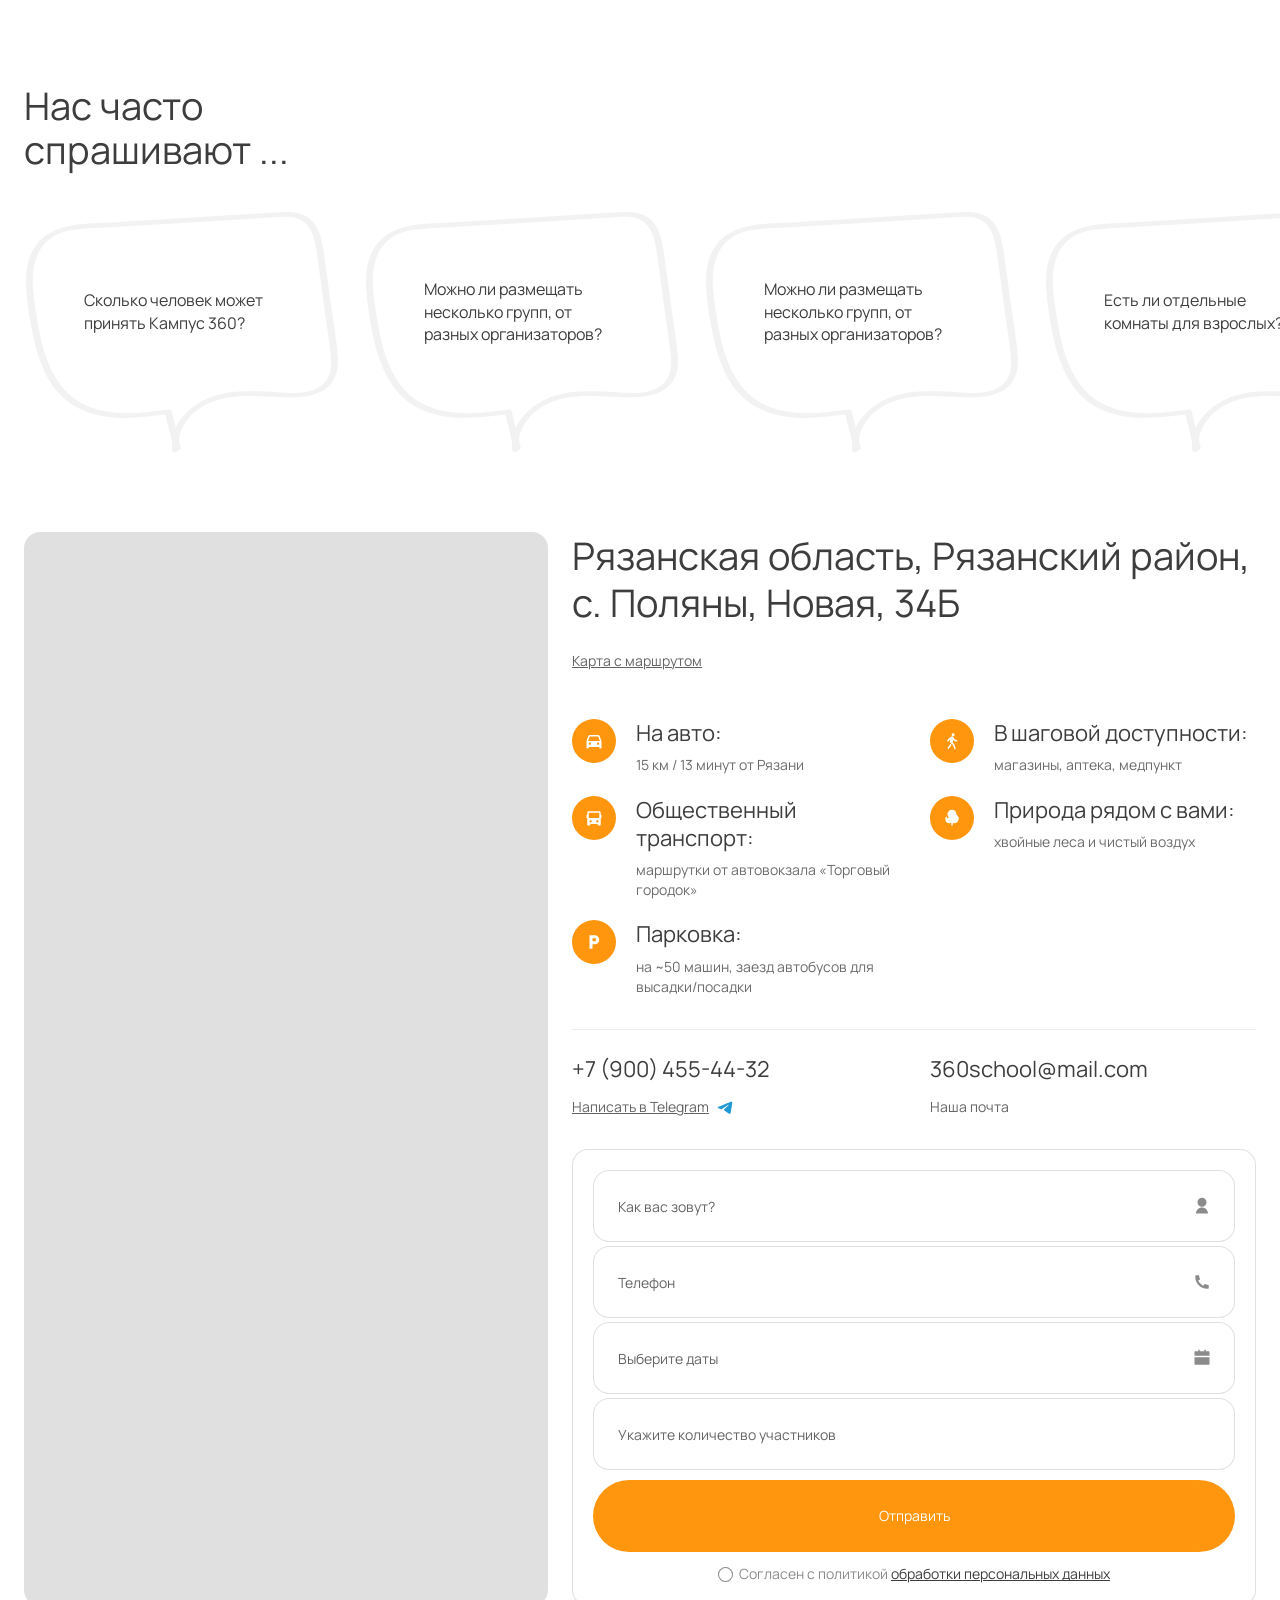
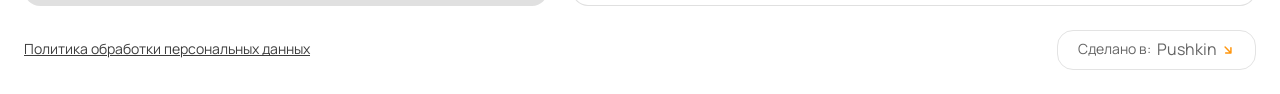
==== commit 30794986: "Update" ====
--- a/index.html
+++ b/index.html
@@ -25,6 +25,7 @@
 
 		<!-- Connecting style files -->
 		<link rel="stylesheet" href="css/reset.css">
+		<link rel="stylesheet" href="css/fancybox.css">
 		<link rel="stylesheet" href="css/swiper-bundle.min.css">
 		<link rel="stylesheet" href="css/swiper.css">
 		<link rel="stylesheet" href="css/air-datepicker.css">
@@ -103,7 +104,7 @@
 										</div>
 									</div>
 
-									<button class="btn">Обсудить формат заезда</button>
+									<button class="btn modal_btn" data-modal="order_modal">Обсудить формат заезда</button>
 								</div>
 							</div>
 						</div>
@@ -335,7 +336,7 @@
 
 							<div class="desc">Мы проводим собственные проекты для школьников и предлагаем Кампус в аренду для ваших проектов</div>
 
-							<button class="btn">Обсудить формат заезда</button>
+							<button class="btn modal_btn" data-modal="order_modal">Обсудить формат заезда</button>
 						</div>
 
 						<div class="if_you_need">
@@ -1394,9 +1395,59 @@
 		</div>
 
 
+		<section class="modal" id="order_modal">
+			<form action="" class="form">
+				<div class="line">
+					<div class="field">
+						<input type="text" name="" value="" class="input" placeholder="Как вас зовут?">
+
+						<svg class="icon"><use xlink:href="images/sprite.svg#ic_user"></use></svg>
+					</div>
+				</div>
+
+				<div class="line">
+					<div class="field">
+						<input type="tel" name="" value="" class="input" placeholder="Телефон">
+
+						<svg class="icon"><use xlink:href="images/sprite.svg#ic_phone"></use></svg>
+					</div>
+				</div>
+
+				<div class="line">
+					<div class="field">
+						<input type="text" name="" value="" class="input input_date" placeholder="Выберите даты">
+
+						<svg class="icon"><use xlink:href="images/sprite.svg#ic_calendar"></use></svg>
+					</div>
+				</div>
+
+				<div class="line">
+					<div class="field">
+						<input type="number" inputmode="numeric" name="" value="" class="input" placeholder="Укажите количество участников">
+					</div>
+				</div>
+
+				<div class="submit">
+					<button type="submit" class="submit_btn">Отправить</button>
+				</div>
+
+				<div class="agree">
+					<label class="checkbox">
+						<input type="checkbox" name="agree">
+
+						<div class="check"></div>
+
+						<div>Согласен с политикой <a href="/" target="_blank">обработки персональных данных</a></div>
+					</label>
+				</div>
+			</form>
+		</section>
+
+
 		<!-- Connecting javascript files -->
 		<script src="js/jquery-3.7.1.min.js"></script>
 		<script src="js/functions.js"></script>
+		<script src="js/fancybox.js"></script>
 		<script src="js/swiper-bundle.min.js"></script>
 		<script src="js/imask.js"></script>
 		<script src="js/air-datepicker.js"></script>
--- a/css/styles.css
+++ b/css/styles.css
@@ -231,15 +231,15 @@
 --------------*/
 .fancybox__container
 {
-    --fancybox-backdrop-bg: var(--dark_color);
-    --f-close-button-width: 40px;
-    --f-close-button-height: 40px;
+    --fancybox-backdrop-bg: rgba(0,0,0,.64);
+    --f-close-button-width: auto;
+    --f-close-button-height: 22px;
     --f-close-border-radius: 0;
-    --f-close-button-color: var(--dark_color);
-    --f-close-button-hover-color: var(--dark_color);
-    --f-close-button-svg-width: 24px;
-    --f-close-button-svg-height: 24px;
-    --f-close-button-svg-stroke-width: 1;
+    --f-close-button-color: var(--light_color);
+    --f-close-button-hover-color: var(--primary_color);
+    --f-close-button-svg-width: 18px;
+    --f-close-button-svg-height: 18px;
+    --f-close-button-svg-stroke-width: 0;
     --f-close-button-bg: transparent;
     --f-close-button-hover-bg: transparent;
     --f-close-button-active-bg: transparent;
@@ -256,8 +256,27 @@
 
 .f-button.is-close-button
 {
-    top: 0;
+    top: auto;
     right: 0;
+    bottom: 100%;
+
+    display: flex;
+    align-content: center;
+    align-items: center;
+    flex-wrap: wrap;
+    justify-content: flex-start;
+
+    margin-bottom: var(--inner_gap_s);
+
+    font-size: var(--font_size_s);
+
+    gap: var(--inner_gap_xxs);
+}
+
+
+.f-button.is-close-button span
+{
+    transform: translateY(-1px);
 }
 
 
@@ -5241,3 +5260,26 @@
 {
     color: var(--primary_color);
 }
+
+
+
+/*-----------
+    PopUp
+-----------*/
+.modal
+{
+    display: none;
+    visibility: visible !important;
+    flex-direction: column;
+
+    width: var(--modal_width);
+    max-width: 100%;
+    padding: var(--inner_gap);
+
+    color: var(--dark_color);
+    border: 1px solid var(--grey_color);
+    border-radius: var(--border_radius);
+    background: var(--light_color);
+
+    --modal_width: 466px;
+}
